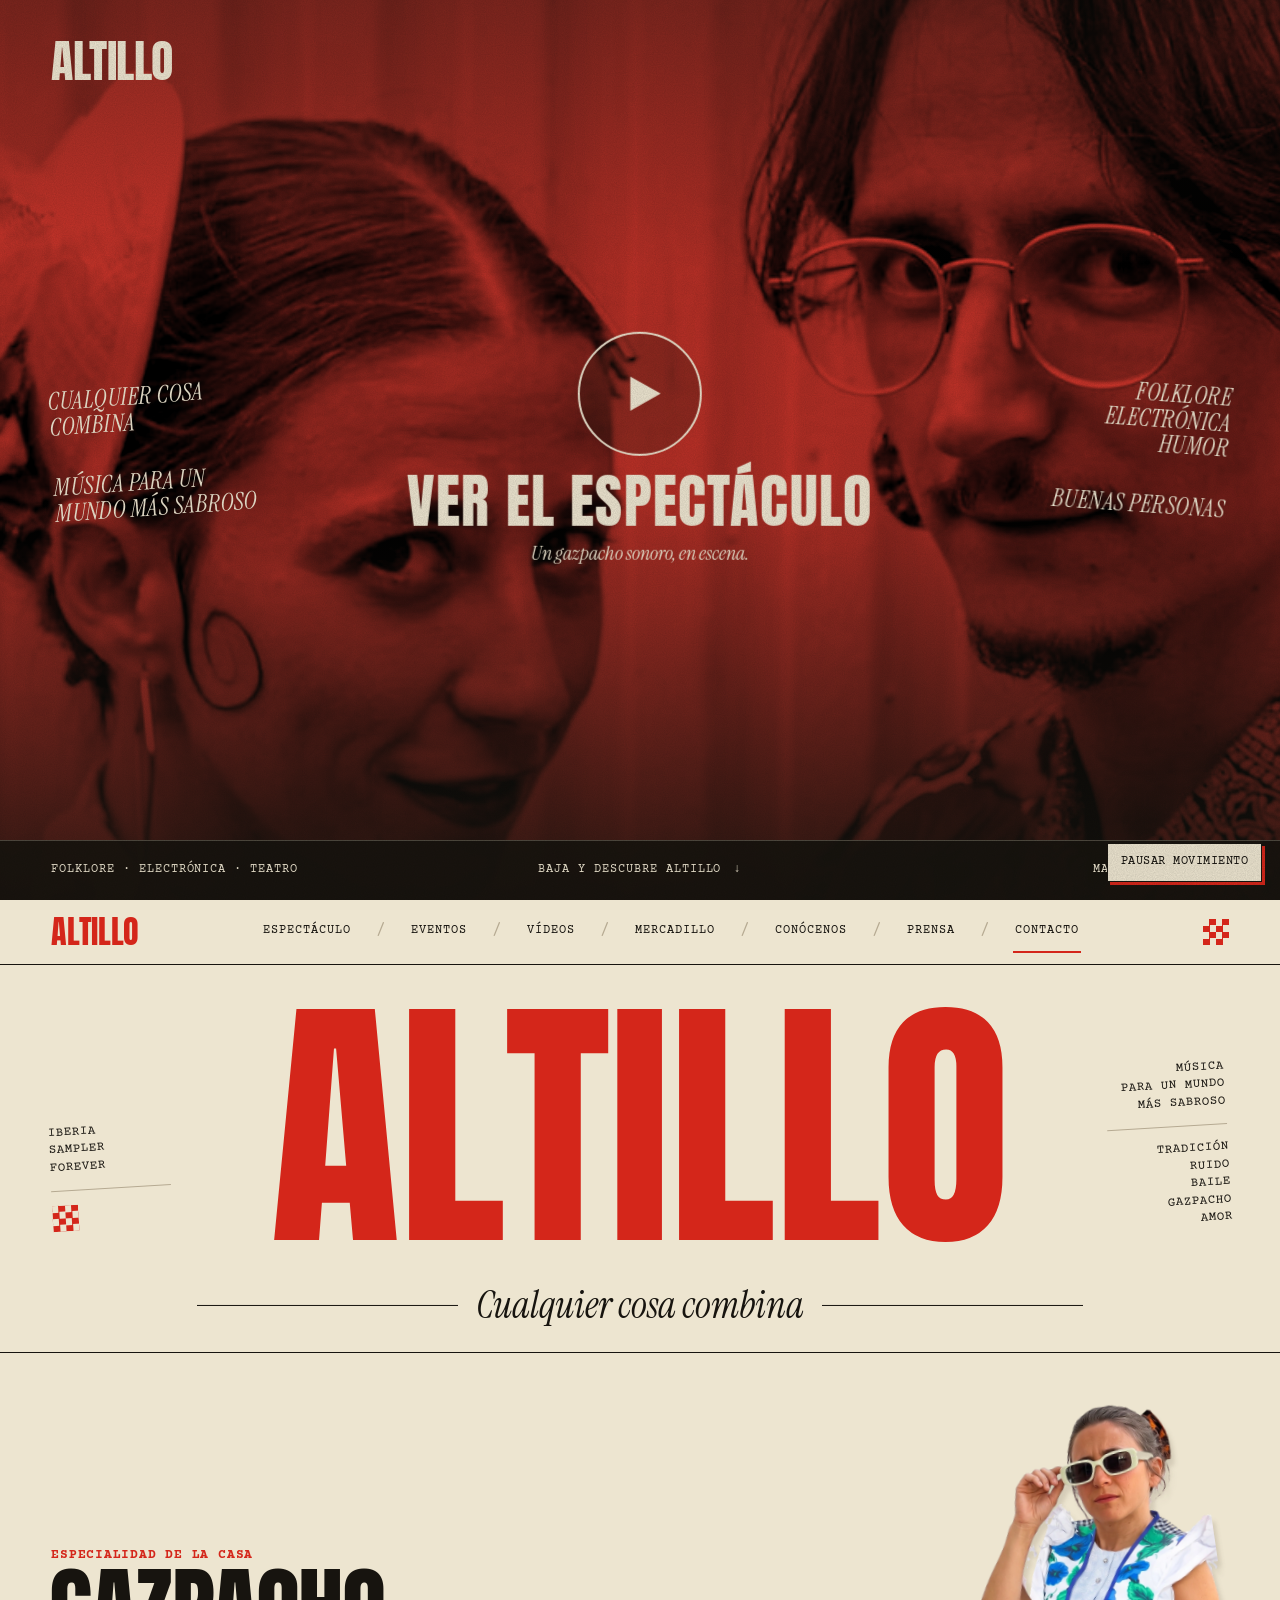
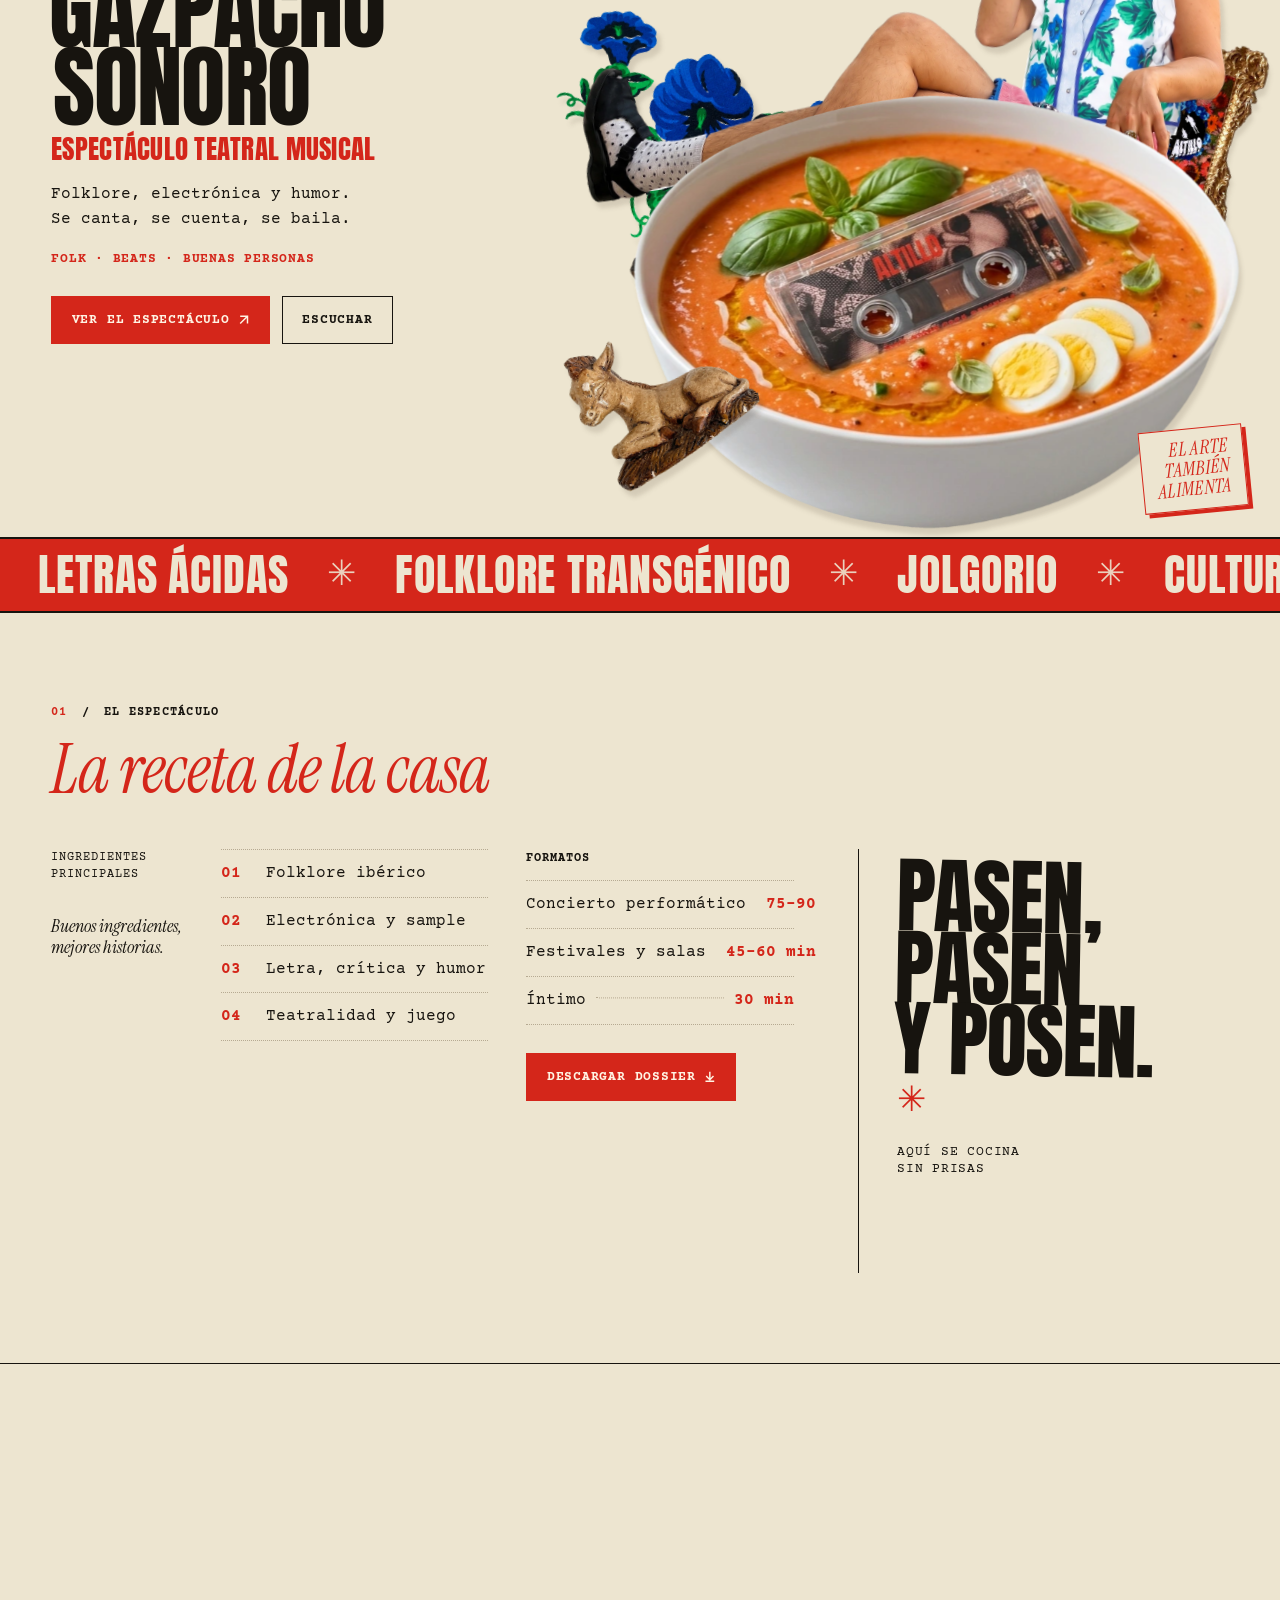
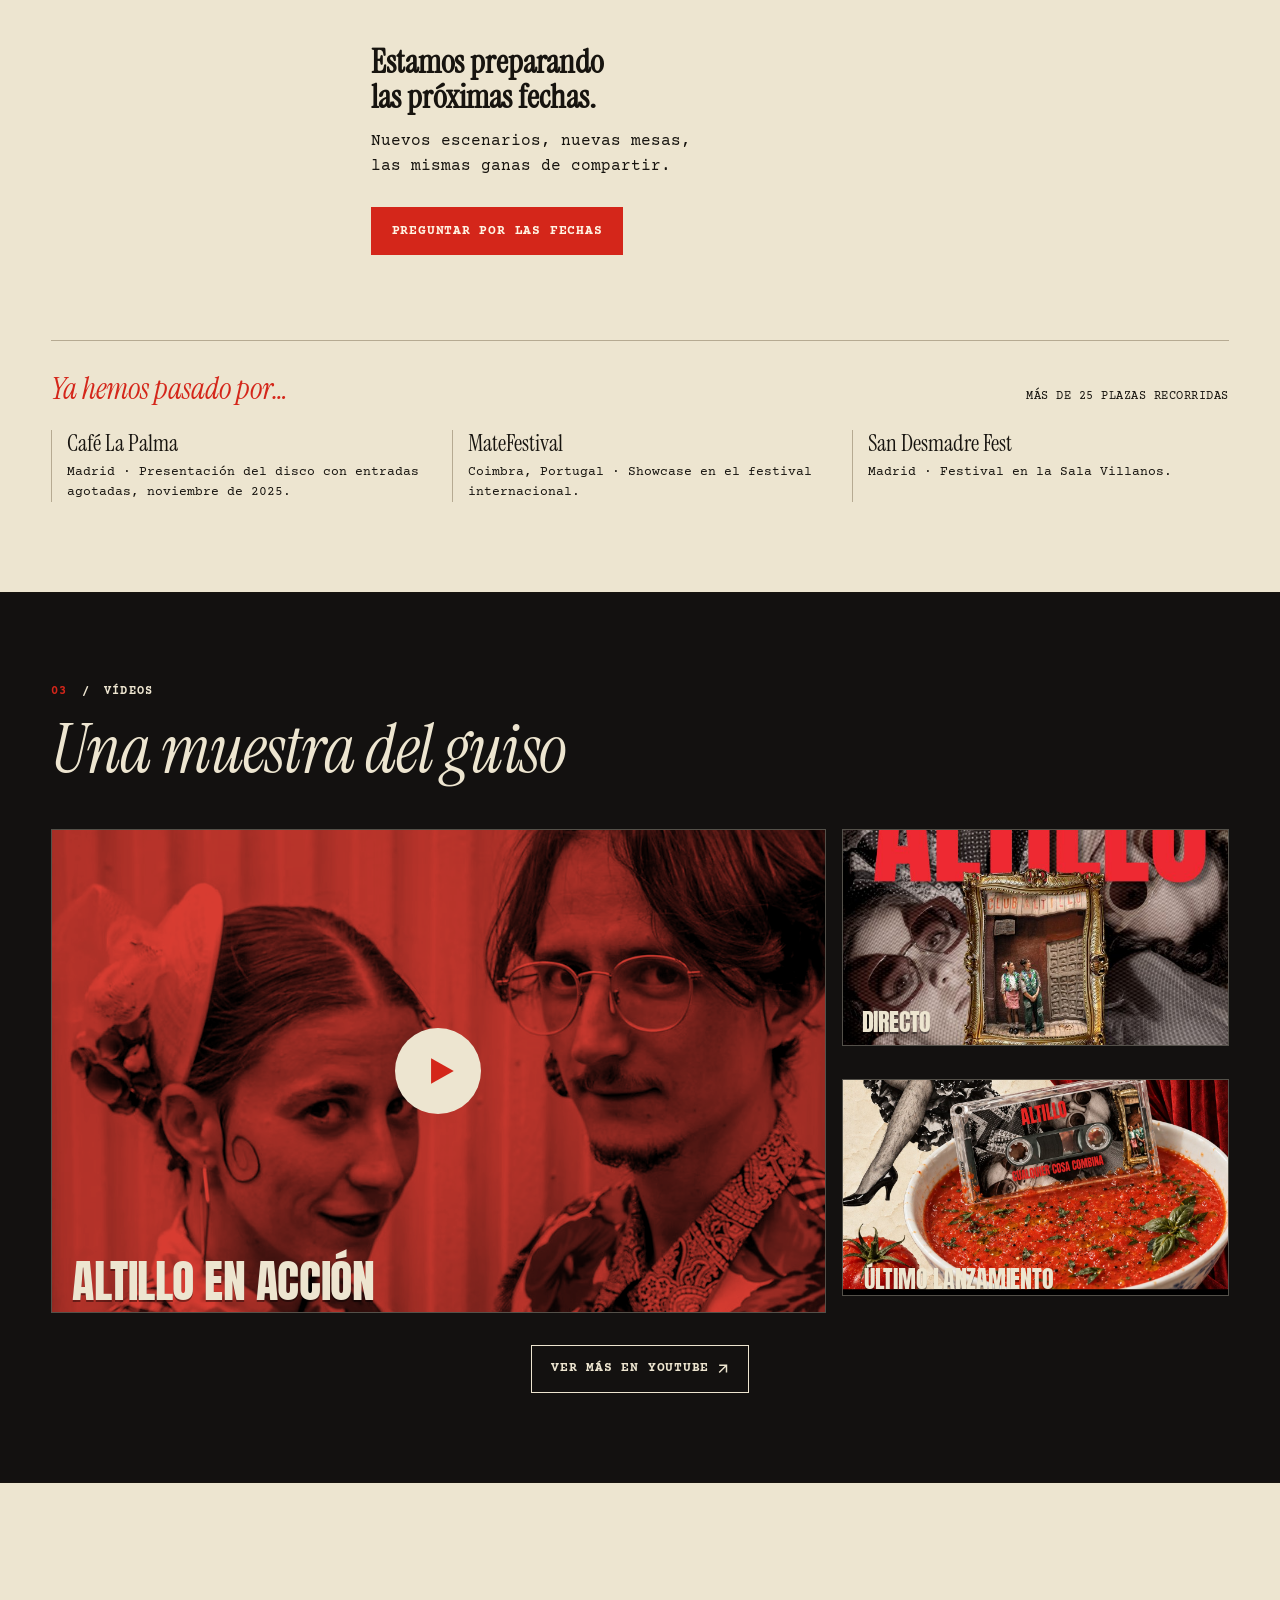
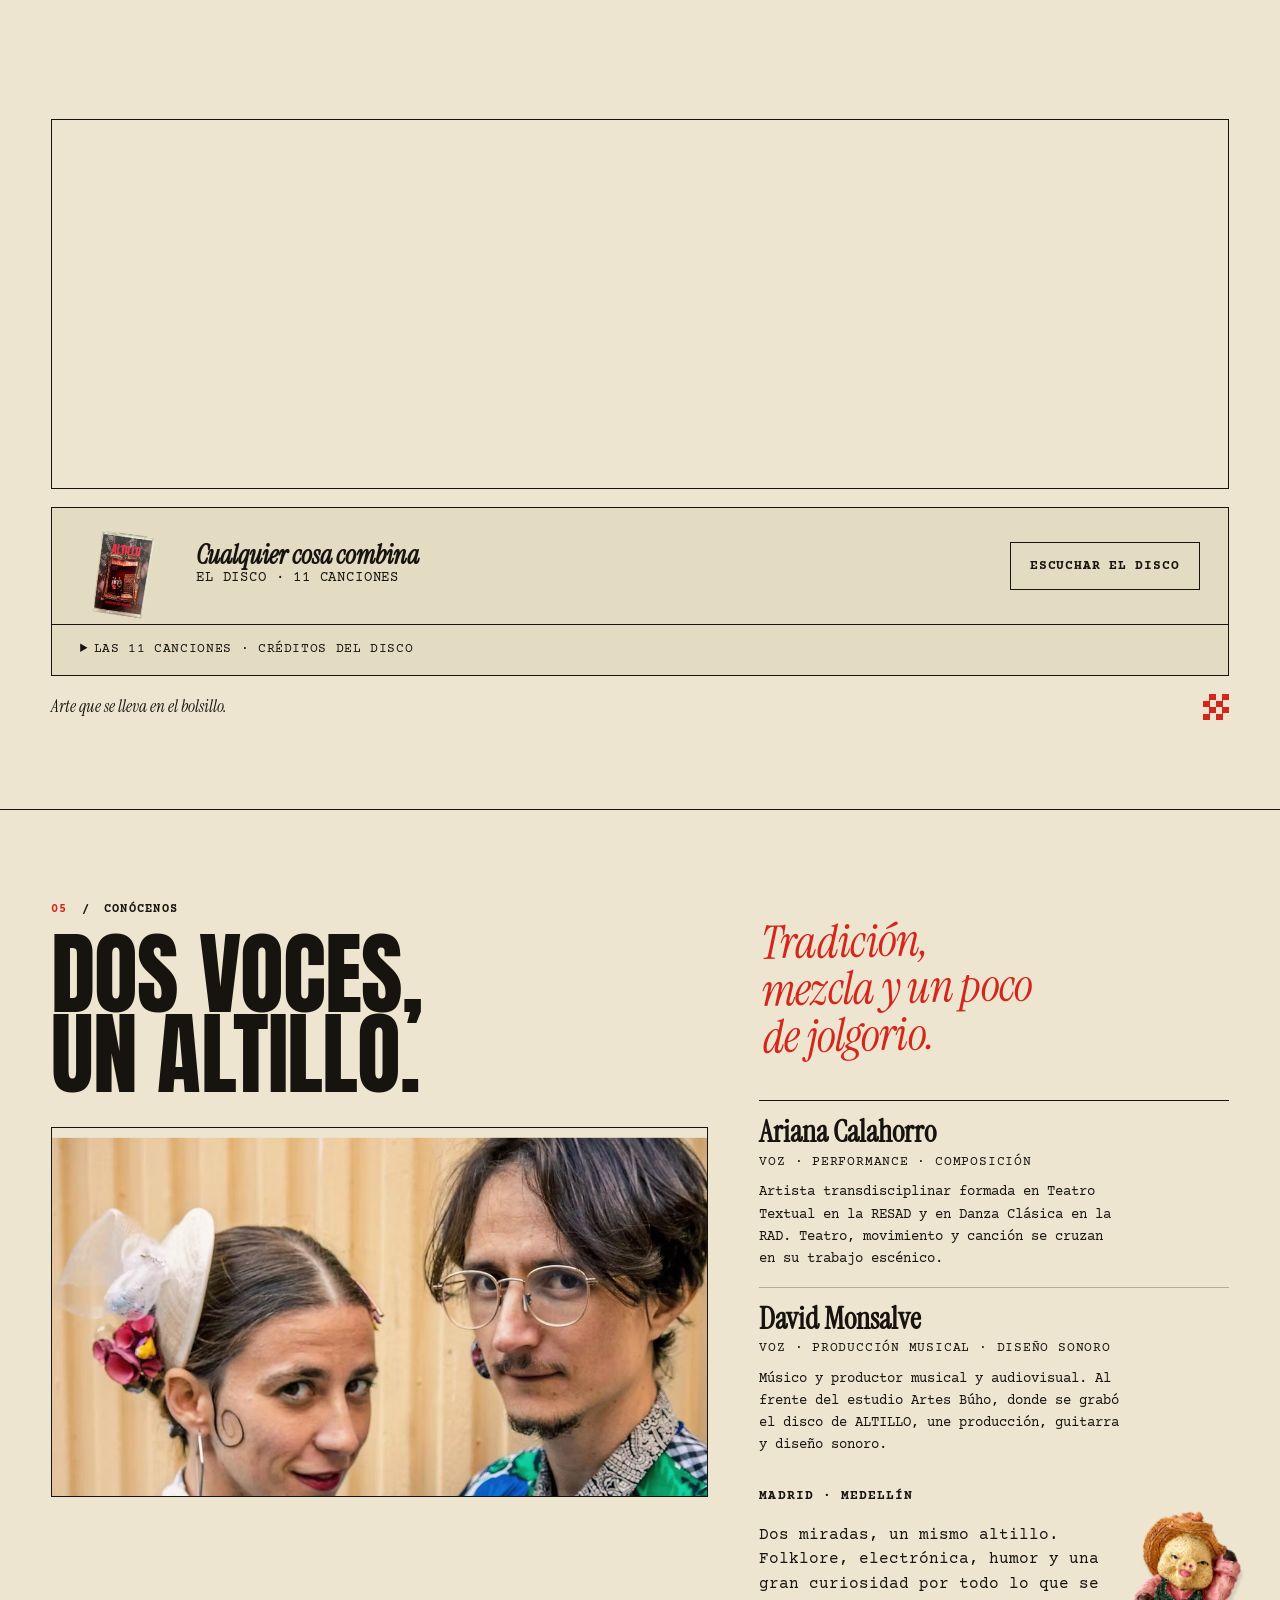
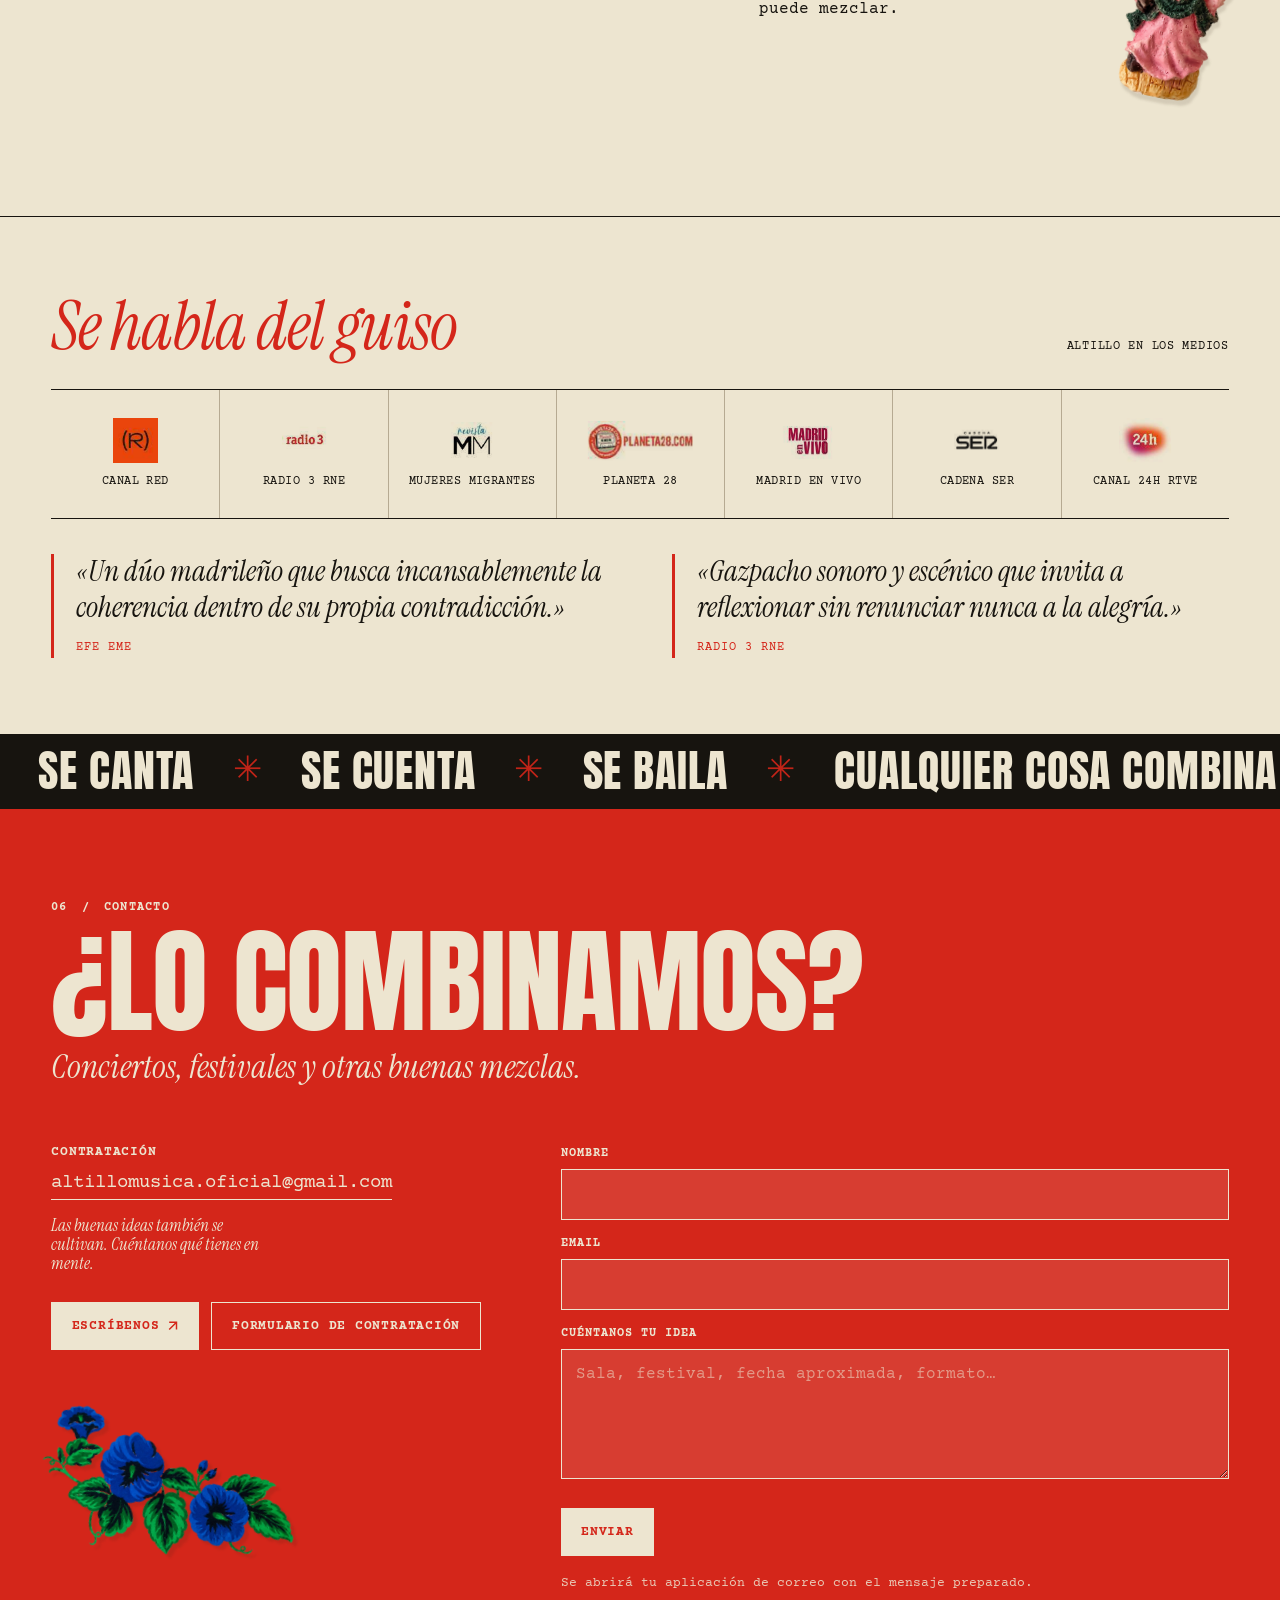
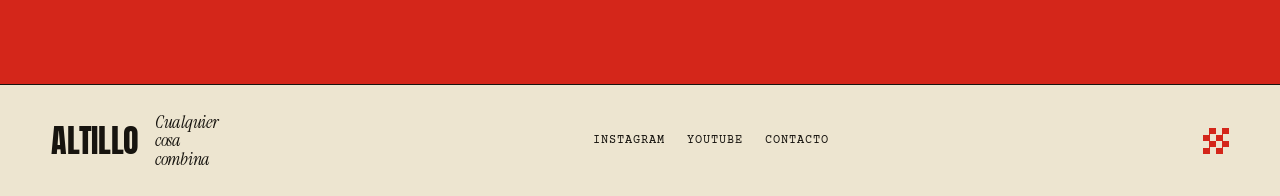
==== index.html @ 144a4db2 "Enlaces reales, vídeos nuevos, precio del cassette y página de pedido manual" ====
<!doctype html>
<html lang="es">
<head>
<meta charset="utf-8">
<meta name="viewport" content="width=device-width,initial-scale=1">
<title>ALTILLO — Gazpacho Sonoro · Cualquier cosa combina</title>
<meta name="description" content="ALTILLO: folklore, electrónica y humor. Gazpacho Sonoro, un espectáculo teatral musical. Se canta, se cuenta, se baila.">
<meta property="og:title" content="ALTILLO — Gazpacho Sonoro">
<meta property="og:description" content="Folklore, electrónica y humor. Un espectáculo teatral musical.">
<meta property="og:image" content="assets/img/gazpacho-sonoro.jpg">
<meta name="theme-color" content="#d4261a">
<link rel="icon" href="data:image/svg+xml,%3Csvg xmlns='http://www.w3.org/2000/svg' viewBox='0 0 32 32'%3E%3Crect width='32' height='32' fill='%23ede5d0'/%3E%3Crect x='4' y='4' width='12' height='12' fill='%23d4261a'/%3E%3Crect x='16' y='16' width='12' height='12' fill='%23d4261a'/%3E%3C/svg%3E">
<link rel="preconnect" href="https://fonts.googleapis.com">
<link rel="preconnect" href="https://fonts.gstatic.com" crossorigin>
<link rel="stylesheet" href="https://fonts.googleapis.com/css2?family=Anton&family=Instrument+Serif:ital@0;1&family=Courier+Prime:ital,wght@0,400;0,700;1,400&display=swap">
<style>
/* ============================================================
   ALTILLO — la carta
   Fuentes: Anton (titulares condensados) · Instrument Serif
   italic (cursiva retro) · Courier Prime (etiquetas de carta).
   Si Google Fonts no carga, entran las Nimbus locales.
   ============================================================ */
@font-face{font-family:"Altillo Display";src:url(assets/fonts/NimbusSansNarrow-Bold.otf) format("opentype");font-weight:700;font-display:swap}
@font-face{font-family:"Altillo Serif";src:url(assets/fonts/NimbusRoman-Italic.otf) format("opentype");font-style:italic;font-display:swap}

:root{
  --crema:#ede5d0;
  --crema-2:#e4dbc3;
  --tomate:#d4261a;
  --tomate-oscuro:#9e1810;
  --tinta:#17140f;
  --linea:#b6aa92;
  --negro:#131110;
  --page:1440px;
  --display:"Anton","Altillo Display",Impact,"Arial Narrow",sans-serif;
  --serif:"Instrument Serif","Altillo Serif",Georgia,"Times New Roman",serif;
  --mono:"Courier Prime","Courier New",Courier,monospace;
}

*{box-sizing:border-box}
html{scroll-behavior:smooth;scroll-padding-top:74px}
@media (prefers-reduced-motion:reduce){html{scroll-behavior:auto}}
body{margin:0;background:var(--crema);color:var(--tinta);font-family:var(--mono);font-size:1rem;line-height:1.55;-webkit-font-smoothing:antialiased}
body:has(dialog[open]){overflow:hidden}
/* grano de papel */
body::before{content:"";position:fixed;inset:0;pointer-events:none;z-index:999;opacity:.16;mix-blend-mode:multiply;
  background-image:url("data:image/svg+xml,%3Csvg xmlns='http://www.w3.org/2000/svg' width='260' height='260'%3E%3Cfilter id='n'%3E%3CfeTurbulence type='fractalNoise' baseFrequency='.9' numOctaves='3' stitchTiles='stitch'/%3E%3CfeColorMatrix values='0 0 0 0 0 0 0 0 0 0 0 0 0 0 0 0 0 0 .9 0'/%3E%3C/filter%3E%3Crect width='100%25' height='100%25' filter='url(%23n)'/%3E%3C/svg%3E")}
a{color:inherit;text-decoration:none}
img{display:block;max-width:100%;height:auto}
button,input,textarea{font:inherit;color:inherit}
button{cursor:pointer;background:none;border:0;padding:0}
h1,h2,h3,p,ul,ol,dl{margin:0}
:where(a,button,input,textarea,summary):focus-visible{outline:3px solid var(--tomate);outline-offset:4px}
.sr-only{position:absolute;width:1px;height:1px;overflow:hidden;clip-path:inset(50%);white-space:nowrap}
.skip{position:fixed;left:12px;top:-120px;z-index:1000;background:var(--tinta);color:var(--crema);padding:12px 18px}
.skip:focus{top:12px}

/* --- tipografía ------------------------------------------------ */
.display{font-family:var(--display);font-weight:400;text-transform:uppercase;line-height:.9;letter-spacing:-.01em}
.script{font-family:var(--serif);font-style:italic;font-weight:400;line-height:1.02;letter-spacing:-.015em}
.label{font-family:var(--mono);font-size:.8125rem;letter-spacing:.06em;text-transform:uppercase;line-height:1.35}
.nota{font-family:var(--serif);font-style:italic;font-size:1.05rem;line-height:1.15}
.rojo{color:var(--tomate)}
.wrap{width:min(var(--page),100%);margin-inline:auto;padding-inline:clamp(18px,4vw,64px)}

/* damero rojo que aparece en la carta */
.damero{width:26px;height:26px;flex:none;background:
  conic-gradient(var(--tomate) 25%,transparent 0 50%,var(--tomate) 0 75%,transparent 0) 0 0/13px 13px}
.damero.crema{background:conic-gradient(var(--crema) 25%,transparent 0 50%,var(--crema) 0 75%,transparent 0) 0 0/13px 13px}

/* botones */
.btn{display:inline-flex;align-items:center;justify-content:center;gap:.6em;min-height:48px;padding:.85em 1.5em;border:1.5px solid var(--tomate);background:var(--tomate);color:#fff4e4;font-family:var(--mono);font-weight:700;font-size:.8125rem;letter-spacing:.06em;text-transform:uppercase;text-align:center;transition:background .15s,color .15s,border-color .15s}
.btn:hover{background:var(--tinta);border-color:var(--tinta);color:var(--crema)}
.btn.contorno{background:transparent;color:var(--tinta);border-color:var(--tinta)}
.btn.contorno:hover{background:var(--tinta);color:var(--crema)}
.btn.claro{background:transparent;color:var(--crema);border-color:var(--crema)}
.btn.claro:hover{background:var(--crema);color:var(--tinta)}
.btn.crema{background:var(--crema);color:var(--tomate);border-color:var(--crema)}
.btn.crema:hover{background:var(--tinta);border-color:var(--tinta);color:var(--crema)}
.btn svg{width:.9em;height:.9em;flex:none}
.acciones{display:flex;flex-wrap:wrap;gap:12px;margin-top:1.75rem}

/* --- 0 · portada de vídeo ------------------------------------- */
.portada{position:relative;height:100svh;min-height:520px;max-height:1000px;background:var(--tinta);color:var(--crema);overflow:hidden;isolation:isolate}
.portada-poster{position:absolute;inset:0;z-index:0}
.portada-poster img{width:100%;height:100%;object-fit:cover;object-position:50% 35%;filter:grayscale(1) contrast(1.15) brightness(.95)}
.portada-poster::after{content:"";position:absolute;inset:0;background:var(--tomate);mix-blend-mode:multiply;opacity:.92}
.portada-poster::before{content:"";position:absolute;inset:0;z-index:1;background:linear-gradient(180deg,rgba(23,20,15,.35),transparent 30%,transparent 55%,rgba(23,20,15,.85))}
.portada-marco{position:absolute;inset:0;z-index:2;display:grid;grid-template-columns:1fr auto 1fr;align-items:center;padding:clamp(20px,4vw,56px)}
.portada-lado{display:flex;flex-direction:column;gap:2.2rem;font-family:var(--serif);font-style:italic;font-size:clamp(1.15rem,1.9vw,1.7rem);line-height:1.05;text-transform:uppercase;letter-spacing:.02em;max-width:220px}
.portada-lado.derecha{justify-self:end;text-align:right;transform:rotate(4deg)}
.portada-lado.izquierda{transform:rotate(-4deg)}
.portada-lado > *{display:block}
.portada-logo{position:absolute;top:clamp(18px,3vw,40px);left:clamp(18px,4vw,56px);z-index:3;font-size:clamp(2rem,3.6vw,3.2rem);line-height:1}
.portada-centro{text-align:center;padding-inline:20px}
.play{width:clamp(88px,10vw,124px);aspect-ratio:1;border-radius:50%;border:2px solid var(--crema);background:rgba(23,20,15,.25);backdrop-filter:blur(4px);display:grid;place-items:center;margin:0 auto 1.2rem;transition:transform .2s,background .2s}
.play svg{width:38%;height:38%;margin-left:6%;fill:var(--crema)}
.play:hover{transform:scale(1.06);background:var(--tinta)}
.portada-titulo{font-size:clamp(1.9rem,4.6vw,4.4rem);letter-spacing:.02em}
.portada-sub{margin-top:.6rem;font-family:var(--serif);font-style:italic;font-size:clamp(1.1rem,1.6vw,1.45rem)}
.portada-video{position:absolute;inset:0;z-index:5;background:#000;display:none}
.portada.reproduciendo .portada-video{display:block}
.portada.reproduciendo .portada-poster,.portada.reproduciendo .portada-marco,.portada.reproduciendo .portada-logo{display:none}
.portada-video iframe{width:100%;height:100%;border:0}
.portada-pie{position:absolute;left:0;right:0;bottom:0;z-index:6;display:grid;grid-template-columns:1fr auto 1fr;align-items:center;gap:20px;padding:14px clamp(18px,4vw,56px);background:rgba(23,20,15,.92);color:var(--crema);font-size:.75rem;letter-spacing:.08em;text-transform:uppercase;border-top:1px solid rgba(237,229,208,.25)}
.portada-pie .baja{justify-self:center;display:inline-flex;align-items:center;gap:12px;padding:6px 0}
.portada-pie .baja span{display:inline-block;animation:baja 1.8s ease-in-out infinite}
@keyframes baja{0%,100%{transform:translateY(0)}50%{transform:translateY(5px)}}
.portada-pie .lado-b{justify-self:end}
@media (prefers-reduced-motion:reduce){.portada-pie .baja span{animation:none}}

/* --- navegación ------------------------------------------------- */
.nav{position:sticky;top:0;z-index:50;background:var(--crema);border-bottom:1.5px solid var(--tinta);box-shadow:0 1px 0 var(--crema)}
.nav-in{display:flex;align-items:center;justify-content:space-between;gap:18px;min-height:64px;width:min(var(--page),100%);margin:auto;padding-inline:clamp(18px,4vw,64px)}
.nav-logo{font-size:2rem;color:var(--tomate);line-height:1}
.nav-links{display:flex;flex-wrap:wrap;justify-content:center;gap:0 clamp(10px,1.8vw,24px);margin:0;padding:0;list-style:none}
.nav-links a{display:inline-block;padding:10px 2px;font-size:.78rem;letter-spacing:.08em;text-transform:uppercase;border-bottom:2px solid transparent}
.nav-links a:hover{color:var(--tomate)}
.nav-links a.activo{border-bottom-color:var(--tomate)}
.nav-links li+li::before{content:"/";margin-right:clamp(10px,1.8vw,24px);color:var(--linea)}
.menu-toggle{display:none;font-family:var(--mono);font-weight:700;font-size:.8rem;letter-spacing:.08em;text-transform:uppercase;padding:10px 0}

/* --- cabecera ALTILLO ------------------------------------------- */
.cabecera{padding-block:clamp(28px,4vw,52px) clamp(20px,3vw,40px);display:grid;grid-template-columns:minmax(120px,1fr) minmax(0,8fr) minmax(120px,1fr);gap:clamp(12px,2vw,32px);align-items:end}
.cabecera h1{font-size:clamp(5.2rem,21vw,20rem);line-height:.82;color:var(--tomate);text-align:center;letter-spacing:-.005em;white-space:nowrap;display:flex;justify-content:center}
.cabecera-lema{display:flex;align-items:center;gap:18px;margin-top:clamp(10px,1.4vw,22px);font-family:var(--serif);font-style:italic;font-size:clamp(1.5rem,3vw,2.9rem);white-space:nowrap}
.cabecera-lema::before,.cabecera-lema::after{content:"";flex:1;height:1.5px;background:var(--tinta)}
.cab-lado{font-size:.78rem;letter-spacing:.08em;text-transform:uppercase;line-height:1.4;display:flex;flex-direction:column;gap:14px;padding-bottom:clamp(16px,2vw,32px)}
.cab-lado.der{text-align:right;align-items:flex-end}
.cab-lado hr{width:100%;border:0;border-top:1px solid var(--linea);margin:0}

/* --- especialidad: Gazpacho Sonoro ------------------------------ */
.gazpacho{border-top:1.5px solid var(--tinta);border-bottom:1.5px solid var(--tinta)}
.gazpacho-in{display:grid;grid-template-columns:minmax(0,5fr) minmax(0,7fr);width:min(var(--page),100%);margin:auto;align-items:center}
.gazpacho-arte{align-self:center}
.gazpacho-copia{padding:clamp(32px,5vw,72px) clamp(18px,4vw,64px) clamp(32px,5vw,72px)}
.gazpacho h2{font-size:clamp(3.2rem,7.1vw,7.6rem);line-height:.86;margin:.35rem 0 .6rem;position:relative;z-index:2}
.gazpacho h2 span{display:block}
.gazpacho .subt{color:var(--tomate);font-size:clamp(1.3rem,2.1vw,2.1rem);letter-spacing:.01em;line-height:1}
.gazpacho .desc{margin-top:1.2rem;max-width:34ch;font-size:1rem}
.gazpacho .ingr{margin-top:1.2rem;color:var(--tomate);font-weight:700}
.gazpacho-arte{position:relative;align-self:stretch;overflow:hidden;background:#efe7d6;display:flex}
.gazpacho-arte img{width:100%;height:100%;object-fit:contain;object-position:50% 50%}
.gazpacho-arte .sello{position:absolute;right:clamp(14px,3vw,36px);bottom:clamp(14px,3vw,36px);font-family:var(--serif);font-style:italic;font-size:1.25rem;line-height:1.05;color:var(--tomate);text-transform:uppercase;letter-spacing:.02em;text-align:right;transform:rotate(-6deg);background:var(--crema);padding:10px 14px;border:1.5px solid var(--tomate);box-shadow:4px 4px 0 var(--tomate)}

/* cinta */
.cinta{position:relative;left:50%;width:100vw;margin-left:-50vw;background:var(--tomate);color:var(--crema);border-block:1.5px solid var(--tinta);overflow:hidden;padding:14px 0;font-family:var(--display);font-size:clamp(1.5rem,3.4vw,3rem);letter-spacing:.02em;line-height:1;text-transform:uppercase}
.cinta-pista{display:flex;width:max-content;animation:cinta 30s linear infinite;will-change:transform}
.cinta:hover .cinta-pista{animation-play-state:paused}
.cinta-grupo{display:flex;align-items:center}
.cinta span{padding:0 clamp(20px,3vw,44px);white-space:nowrap}
.cinta i{font-style:normal;font-family:var(--serif);font-size:.8em;opacity:.9}
.cinta.contraria{background:var(--tinta);color:var(--crema)}
.cinta.contraria .cinta-pista{animation-name:cinta-inv;animation-duration:36s}
.cinta.contraria i{color:var(--tomate)}
@keyframes cinta{from{transform:translateX(0)}to{transform:translateX(-50%)}}
@keyframes cinta-inv{from{transform:translateX(-50%)}to{transform:translateX(0)}}
@media (prefers-reduced-motion:reduce){.cinta-pista{animation:none;flex-wrap:wrap;width:100%;justify-content:center}.cinta-grupo+.cinta-grupo{display:none}}

/* --- plato (sección de la carta) -------------------------------- */
.plato{padding-block:clamp(48px,7vw,104px);border-top:1.5px solid var(--tinta)}
.plato:first-of-type{border-top:0}
.plato-cab{display:flex;align-items:baseline;gap:14px;font-size:.78rem;letter-spacing:.1em;text-transform:uppercase;font-weight:700;margin-bottom:.9rem}
.plato-cab .num{color:var(--tomate)}
.plato h2.script{font-size:clamp(2.6rem,5.2vw,4.6rem);color:var(--tomate);margin-bottom:clamp(24px,3.5vw,48px)}
.plato h2.display{font-size:clamp(3rem,7vw,7rem)}

/* 01 espectáculo */
.receta{display:grid;grid-template-columns:minmax(0,8fr) minmax(0,4fr);gap:clamp(28px,5vw,80px);align-items:start}
.carta{display:grid;grid-template-columns:auto 1fr 1fr;gap:clamp(20px,3vw,48px);align-items:start}
.carta .col-etiqueta{font-size:.78rem;letter-spacing:.08em;text-transform:uppercase;line-height:1.4;max-width:150px;display:flex;flex-direction:column;gap:2rem}
.carta .col-etiqueta .nota{text-transform:none;letter-spacing:0;font-size:1.15rem;color:var(--tinta)}
.lista-carta{list-style:none;counter-reset:plato;padding:0}
.lista-carta li{display:grid;grid-template-columns:2.2em 1fr;gap:10px;padding:11px 0;border-bottom:1px dotted var(--linea);counter-increment:plato}
.lista-carta li::before{content:"0" counter(plato);font-weight:700;color:var(--tomate)}
.lista-carta li:first-child{border-top:1px dotted var(--linea)}
.col-titulo{font-size:.78rem;letter-spacing:.08em;text-transform:uppercase;font-weight:700;margin-bottom:12px}
.formatos{padding:0}
.formatos div{display:flex;align-items:baseline;gap:10px;padding:11px 0;border-bottom:1px dotted var(--linea)}
.formatos div:first-of-type{border-top:1px dotted var(--linea)}
.formatos dt{flex:none}
.formatos .puntos{flex:1;border-bottom:1.5px dotted var(--linea);transform:translateY(-.35em)}
.formatos dd{margin:0;flex:none;color:var(--tomate);font-weight:700}
.receta-lateral{border-left:1.5px solid var(--tinta);padding-left:clamp(20px,3vw,44px);display:flex;flex-direction:column;gap:1.4rem;align-items:flex-start}
.receta-lateral .grito{font-size:clamp(3.4rem,6.5vw,6.6rem);line-height:.86}
.receta-lateral .aster{color:var(--tomate);font-size:2.2rem;line-height:1}
.receta-lateral .label{max-width:180px}

/* 02 eventos */
.eventos{display:grid;grid-template-columns:minmax(220px,3fr) minmax(0,5fr) minmax(0,4fr);gap:clamp(24px,4vw,64px);align-items:center}
.calendario{position:relative;background:#f4eedd;border:1.5px solid var(--tinta);box-shadow:6px 6px 0 var(--tomate);transform:rotate(-2deg);padding:0 0 24px}
.calendario .cabeza{background:var(--tomate);color:var(--crema);text-align:center;padding:14px 10px 10px;font-size:2.4rem;line-height:1}
.calendario .agujero{width:12px;height:12px;border-radius:50%;background:var(--tinta);position:absolute;top:-6px}
.calendario .agujero.a{left:22%}.calendario .agujero.b{right:22%}
.calendario .fecha{font-family:var(--display);font-size:5rem;text-align:center;line-height:1;padding:18px 0 4px}
.calendario .fecha small{display:block;font-family:var(--serif);font-style:italic;font-size:1.5rem;text-transform:none;letter-spacing:0}
.eventos h3{font-family:var(--serif);font-size:clamp(1.6rem,2.6vw,2.4rem);line-height:1.05;margin-bottom:.9rem}
.eventos .llamada{border:1.5px solid var(--tinta);padding:clamp(22px,3vw,36px);background:var(--crema-2)}
.eventos .llamada h3{font-style:italic;color:var(--tomate)}
.eventos .llamada p{margin-bottom:1.2rem;max-width:32ch}

/* 03 vídeos */
.oscuro{background:var(--negro);color:var(--crema);border-top:1.5px solid var(--tinta)}
.oscuro .plato-cab .num,.oscuro h2.script{color:var(--crema)}
.oscuro .plato-cab .num{color:var(--tomate)}
.videos{display:grid;grid-template-columns:minmax(0,2fr) minmax(0,1fr);grid-template-rows:1fr 1fr;gap:16px}
.tarjeta-video{position:relative;display:block;width:100%;overflow:hidden;background:#000;border:1.5px solid rgba(237,229,208,.35);text-align:left;color:var(--crema)}
.tarjeta-video img{width:100%;height:100%;object-fit:cover;transition:transform .5s ease}
.tarjeta-video:hover img{transform:scale(1.03)}
.tarjeta-video.principal{grid-row:1/3;aspect-ratio:16/10}
.tarjeta-video.principal img{filter:grayscale(1) contrast(1.1)}
.tarjeta-video.principal::before{content:"";position:absolute;inset:0;z-index:1;background:var(--tomate);mix-blend-mode:multiply;opacity:.9;pointer-events:none}
.tarjeta-video .titulo,.tarjeta-video .play-mini{z-index:2}
.tarjeta-video .titulo{position:absolute;left:18px;right:18px;bottom:16px;font-size:clamp(1.6rem,3.6vw,3.8rem);line-height:.9;text-shadow:0 2px 0 rgba(0,0,0,.4)}
.tarjeta-video:not(.principal){aspect-ratio:16/9}
.tarjeta-video:not(.principal) .titulo{font-size:clamp(1.3rem,1.9vw,2rem)}
.tarjeta-video .play-mini{position:absolute;inset:0;display:grid;place-items:center;pointer-events:none}
.tarjeta-video .play-mini span{width:86px;aspect-ratio:1;border-radius:50%;background:var(--crema);display:grid;place-items:center}
.tarjeta-video .play-mini svg{width:34px;fill:var(--tomate);margin-left:5px}
.videos-pie{margin-top:32px;text-align:center}

/* 04 mercadillo */
.mercadillo{display:grid;grid-template-columns:1fr 1fr;gap:0;border:1.5px solid var(--tinta)}
.producto{display:grid;grid-template-columns:minmax(0,1.2fr) minmax(0,1fr);gap:clamp(16px,2.5vw,32px);padding:clamp(20px,3vw,36px);align-items:center}
.producto+.producto{border-left:1.5px solid var(--tinta)}
.producto figure{margin:0;overflow:hidden;background:var(--crema-2)}
.producto figure img{width:100%;aspect-ratio:1;object-fit:cover}
.producto h3{font-family:var(--serif);font-style:italic;font-size:clamp(1.7rem,2.4vw,2.3rem);line-height:1;margin-bottom:.7rem}
.producto p{font-size:.92rem;margin-bottom:.8rem}
.producto .precio{font-family:var(--display);font-size:1.9rem;color:var(--tomate);margin-bottom:1.1rem;letter-spacing:0}
.producto .precio s{color:var(--linea);font-size:.7em}
.producto .precio strong{font-weight:400}
.producto figure img{transition:transform .5s ease}
.producto:hover figure img{transform:scale(1.04) rotate(-.6deg)}
.disco-linea{display:flex;align-items:center;gap:clamp(16px,2.5vw,32px);margin-top:18px;padding:16px clamp(18px,2.5vw,28px);border:1.5px solid var(--tinta);background:var(--crema-2)}
.disco-linea img{width:84px;height:84px;object-fit:cover;flex:none;border:1px solid var(--tinta)}
.disco-linea h3{font-family:var(--serif);font-style:italic;font-size:1.6rem;line-height:1}
.disco-linea p{font-size:.85rem;letter-spacing:.06em;text-transform:uppercase}
.disco-linea > div{flex:1;min-width:0}
.producto .disco-portada img{aspect-ratio:1;object-fit:contain}
.mercadillo-nota{margin-top:18px;display:flex;justify-content:space-between;gap:20px;flex-wrap:wrap;align-items:center}

/* 05 conócenos */
.nosotros{display:grid;grid-template-columns:minmax(0,7fr) minmax(0,5fr);gap:clamp(28px,4vw,64px);align-items:start}
.nosotros figure{margin:clamp(20px,2.5vw,36px) 0 0;border:1.5px solid var(--tinta);overflow:hidden}
.nosotros figure img{width:100%;aspect-ratio:16/9;object-fit:cover;object-position:50% 30%}
.nosotros .script.lead{font-size:clamp(2rem,3.6vw,3.4rem);color:var(--tomate);margin-bottom:1.6rem}
.persona{border-top:1.5px solid var(--tinta);padding:16px 0}
.persona+.persona{border-top:1px solid var(--linea)}
.persona h3{font-family:var(--serif);font-size:1.9rem;line-height:1;margin-bottom:6px}
.nosotros .origen{margin-top:14px;font-weight:700;letter-spacing:.08em;text-transform:uppercase;font-size:.8rem}
.nosotros .bio{margin-top:1rem;max-width:40ch}

/* 06 contacto */
.contacto{background:var(--tomate);color:var(--crema);border-top:1.5px solid var(--tinta)}
.contacto .plato-cab .num{color:var(--crema)}
.contacto h2.display{font-size:clamp(3.2rem,9vw,9rem);line-height:.86}
.contacto .lema{font-family:var(--serif);font-style:italic;font-size:clamp(1.5rem,2.6vw,2.5rem);margin:.6rem 0 clamp(28px,4vw,56px)}
.contacto-grid{display:grid;grid-template-columns:minmax(0,4fr) minmax(0,6fr);gap:clamp(28px,5vw,80px);align-items:start}
.contacto .email{display:inline-block;font-size:clamp(1rem,1.5vw,1.3rem);border-bottom:1.5px solid var(--crema);margin:.5rem 0 1rem;word-break:break-all}
.contacto .email:hover{color:var(--tinta);border-color:var(--tinta)}
.formulario{display:grid;gap:14px}
.formulario label{font-size:.78rem;letter-spacing:.08em;text-transform:uppercase;font-weight:700;display:block;margin-bottom:6px}
.formulario input,.formulario textarea{width:100%;background:rgba(237,229,208,.12);border:1.5px solid var(--crema);padding:12px 14px;color:var(--crema);font-family:var(--mono)}
.formulario input::placeholder,.formulario textarea::placeholder{color:rgba(237,229,208,.55)}
.formulario textarea{min-height:130px;resize:vertical}
.formulario .nota-form{font-size:.8rem;opacity:.85;margin-top:4px}
.contacto .nota{color:var(--crema);max-width:26ch}

/* pie */
.pie{background:var(--crema);border-top:1.5px solid var(--tinta);padding:28px 0}
.pie-in{display:flex;align-items:center;justify-content:space-between;gap:20px;flex-wrap:wrap;width:min(var(--page),100%);margin:auto;padding-inline:clamp(18px,4vw,64px)}
.pie .marca{display:flex;align-items:center;gap:16px}
.pie .marca .display{font-size:2rem;line-height:1}
.pie .marca .script{font-size:1.1rem;max-width:8ch;line-height:1.05}
.pie ul{display:flex;gap:22px;list-style:none;margin:0;padding:0;font-size:.78rem;letter-spacing:.08em;text-transform:uppercase}
.pie ul a:hover,.pie ul button:hover{color:var(--tomate)}
.pie ul button{font-family:var(--mono);letter-spacing:.08em;text-transform:uppercase;font-size:.78rem}

/* diálogos */
dialog{border:1.5px solid var(--tinta);background:var(--crema);color:var(--tinta);padding:0;max-width:min(920px,92vw);width:100%;box-shadow:10px 10px 0 var(--tomate)}
dialog::backdrop{background:rgba(23,20,15,.82)}
dialog .cerrar{position:absolute;top:10px;right:12px;font-family:var(--mono);font-weight:700;font-size:.8rem;letter-spacing:.08em;text-transform:uppercase;padding:8px 10px;background:var(--crema);border:1.5px solid var(--tinta);z-index:2}
dialog .cerrar:hover{background:var(--tinta);color:var(--crema)}
dialog .cuerpo{padding:clamp(24px,4vw,44px)}
dialog h2{font-family:var(--serif);font-style:italic;font-size:2.2rem;color:var(--tomate);margin-bottom:.8rem;padding-right:80px}
dialog p{margin-bottom:1.4rem;max-width:48ch}
#dialogo-video{background:#000;max-width:min(1100px,94vw)}
#dialogo-video .ratio{aspect-ratio:16/9;width:100%}
#dialogo-video iframe{width:100%;height:100%;border:0;display:block}
#dialogo-cassette img{width:100%;aspect-ratio:2/1;object-fit:cover}


.lista-carta li,.formatos div{transition:background .2s,padding-left .2s}
.lista-carta li:hover,.formatos div:hover{background:var(--crema-2);padding-left:8px}
.nav-logo{transition:transform .3s cubic-bezier(.2,.8,.3,1)}
.nav-logo:hover{transform:skewX(-6deg)}

/* --- móvil / tablet --------------------------------------------- */
@media (max-width:1024px){
  .receta{grid-template-columns:1fr}
  .receta-lateral{border-left:0;border-top:1.5px solid var(--tinta);padding:24px 0 0}
  .eventos{grid-template-columns:minmax(200px,1fr) 1.4fr}
  .eventos .llamada{grid-column:1/-1}
  .nosotros{grid-template-columns:1fr}
}
@media (max-width:860px){
  .menu-toggle{display:inline-flex;align-items:center;gap:10px}
  .nav-in{flex-wrap:wrap}
  .nav-links{display:none;width:100%;flex-direction:column;gap:0;padding:6px 0 14px;border-top:1px solid var(--linea)}
  .nav-links.abierto{display:flex}
  .nav-links li+li::before{content:none}
  .nav-links a{display:block;padding:12px 0;font-size:.95rem;border-bottom:1px dotted var(--linea)}
  .nav .damero{display:none}
  .portada{height:auto;min-height:0;max-height:none;display:flex;flex-direction:column;background:var(--tomate)}
  .portada-logo{position:relative;top:auto;left:auto;padding:16px 18px 10px;color:var(--crema)}
  .portada-poster{position:relative;aspect-ratio:1203/701;width:100%}
  .portada-poster img{object-fit:cover;object-position:50% 50%}
  .portada-poster::before{background:linear-gradient(180deg,transparent 70%,rgba(158,24,16,.85))}
  .portada-marco{position:relative;inset:auto;grid-template-columns:1fr;padding:22px 18px 36px;background:var(--tomate)}
  .portada-lado{display:none}
  .play{width:76px;margin-bottom:.9rem;background:rgba(23,20,15,.35)}
  .portada.reproduciendo .portada-video{position:relative;aspect-ratio:16/9;width:100%}
  .portada.reproduciendo .portada-marco{display:grid;padding:16px 18px 24px}
  .portada.reproduciendo .portada-centro{display:none}
  .portada-pie{position:relative;bottom:auto}
  .portada-pie{grid-template-columns:1fr;text-align:center;gap:6px}
  .portada-pie .lado-a,.portada-pie .lado-b{display:none}
  .portada-pie .baja{justify-self:center}
  .cabecera{grid-template-columns:1fr;gap:10px}
  .cab-lado{flex-direction:row;justify-content:space-between;padding-bottom:0}
  .cab-lado.der{order:3;text-align:left;align-items:flex-start}
  .cab-lado hr{display:none}
  .cabecera h1{font-size:clamp(5rem,26vw,11rem)}
  .cabecera-lema{white-space:normal;font-size:clamp(1.4rem,6vw,2.2rem)}
  .gazpacho-in{grid-template-columns:1fr}
  .gazpacho-arte{order:-1}
  .gazpacho-arte img{height:auto;object-fit:contain}
  .gazpacho h2{font-size:clamp(3.4rem,15vw,7rem)}
  .carta{grid-template-columns:1fr}
  .carta .col-etiqueta{max-width:none;flex-direction:row;flex-wrap:wrap;gap:1rem 2rem}
  .videos{grid-template-columns:1fr;grid-template-rows:auto}
  .tarjeta-video.principal{grid-row:auto;aspect-ratio:16/10}
  .mercadillo{grid-template-columns:1fr}
  .producto+.producto{border-left:0;border-top:1.5px solid var(--tinta)}
  .contacto-grid{grid-template-columns:1fr}
}
@media (max-width:560px){
  .eventos{grid-template-columns:1fr}
  .calendario{max-width:280px;margin:12px auto 24px}
  .producto{grid-template-columns:1fr}
  .producto figure img{aspect-ratio:4/3}
  .disco-linea{flex-wrap:wrap}
  .disco-linea .btn{width:100%}
  .gazpacho-arte .sello{font-size:1rem}
  .receta-lateral .grito{font-size:clamp(3rem,15vw,5rem)}
  .nosotros figure img{aspect-ratio:4/3;object-position:50% 25%}
  .pie-in{flex-direction:column;align-items:flex-start}
}
/* ALTILLO · collage en movimiento. La composición original sigue intacta. */
html{overflow-x:clip}
[data-anim]{opacity:1;transform:none;clip-path:none}
.cabecera h1 .letra{display:inline-block}
.nav::after{content:"";position:absolute;bottom:-2px;left:0;width:100%;height:3px;background:var(--tomate);transform:scaleX(var(--lectura,0));transform-origin:left;pointer-events:none}
@media all{
  .motion-on [data-motion-layer]{translate:var(--mx,0px) var(--my,0px);rotate:var(--mr,0deg);scale:var(--ms,1)}
  .motion-on [data-anim]{transition:opacity .9s ease,transform 1.15s cubic-bezier(.16,1,.3,1),clip-path 1.2s cubic-bezier(.16,1,.3,1);transition-delay:var(--delay,0ms)}
  .motion-on [data-anim]:not(.visible){opacity:0;transform:translate3d(0,44px,0) rotate(1.5deg)}
  .motion-on [data-anim="corta"]:not(.visible){opacity:1;clip-path:inset(0 0 105% 0);transform:translateY(24px) rotate(1deg)}
  .motion-on [data-anim="gira"]:not(.visible){transform:translateY(48px) rotate(-7deg) scale(.94)}
  .motion-on [data-anim].visible{opacity:1;transform:none;clip-path:inset(-20% -10% -20% -10%)}
  .motion-on .cabecera h1 .letra{opacity:0;transform:translateY(.65em) rotate(8deg) scaleY(.7);transition:opacity .6s,transform 1.15s cubic-bezier(.16,1,.3,1);transition-delay:calc(var(--i) * 75ms)}
  .motion-on .cabecera h1.visible .letra{opacity:1;transform:none}
  .motion-on .portada-poster{overflow:hidden}
  .motion-on .portada-poster img{transform:scale(1.16)}
  .motion-on .gazpacho-arte{isolation:isolate}
  .motion-on .gazpacho-arte .sello{z-index:3;transform-origin:75% 15%}
  .motion-on .producto figure,.motion-on .calendario,.motion-on .eventos .llamada{transform-origin:50% 60%}
  .motion-on .nosotros figure img{transform:scale(1.13)}
  .motion-on .tarjeta-video img{transform:scale(1.12);transition:transform .8s cubic-bezier(.16,1,.3,1)}
  .motion-on .tarjeta-video:hover img{transform:scale(1.17)}
  .motion-on .tarjeta-video .play-mini span{transition:transform .6s cubic-bezier(.16,1,.3,1)}
  .motion-on .tarjeta-video:hover .play-mini span{transform:scale(1.12) rotate(-8deg)}
  .btn{transition:background .2s,color .2s,border-color .2s,box-shadow .35s,transform .35s}
  .btn:hover{transform:translateY(-3px);box-shadow:4px 5px 0 var(--linea)}
  .btn:active{transform:translateY(0);box-shadow:none}
  .btn svg{transition:transform .35s}.btn:hover svg{transform:translate(2px,-2px)}
  .nav-links a{position:relative}.nav-links a::after{content:"";position:absolute;left:0;right:0;bottom:4px;height:1px;background:var(--tomate);transform:scaleX(0);transform-origin:right;transition:transform .35s}
  .nav-links a:hover::after{transform:scaleX(1);transform-origin:left}
  .damero{animation:damero 9s steps(2) infinite}
  @keyframes damero{50%{background-position:13px 0}}
  .receta-lateral .aster{display:inline-block;animation:aster 18s linear infinite}
  @keyframes aster{to{transform:rotate(360deg)}}
  dialog[open]{animation:paper-open .45s cubic-bezier(.16,1,.3,1)}
  @keyframes paper-open{from{opacity:0;transform:translateY(24px) rotate(-2deg) scale(.97)}to{opacity:1;transform:none}}
}

.motion-toggle{position:fixed;right:18px;bottom:18px;z-index:100;padding:9px 13px;border:1px solid var(--tinta);background:var(--crema);color:var(--tinta);font-family:var(--mono);font-size:12px;text-transform:uppercase;letter-spacing:.04em;box-shadow:3px 3px 0 var(--tomate)}
.motion-on .portada-poster img{transform:scale(1.28)}
.motion-on .gazpacho-arte img{transform:scale(1.12)}
.motion-on .cinta-pista{animation:cinta 24s linear infinite;flex-wrap:nowrap;width:max-content;justify-content:normal}
.motion-on .cinta.contraria .cinta-pista{animation:cinta-inv 28s linear infinite}
.motion-on .cinta-grupo+.cinta-grupo{display:flex}
.motion-on .cinta:hover .cinta-pista{animation-play-state:paused}
.motion-on .portada-pie .baja span{animation:baja 1.8s ease-in-out infinite}
.motion-on .portada-centro{animation:portada-entrada 1.4s cubic-bezier(.16,1,.3,1) both}
@keyframes portada-entrada{from{opacity:0;transform:translateY(65px) scale(.9) rotate(-3deg)}to{opacity:1;transform:none}}
html:not(.motion-on) [data-motion-layer]{translate:none!important;rotate:none!important;scale:none!important}
html:not(.motion-on) [data-anim],html:not(.motion-on) .cabecera h1 .letra{opacity:1!important;transform:none!important;clip-path:none!important;transition:none!important}
html:not(.motion-on) .cinta-pista,html:not(.motion-on) .damero,html:not(.motion-on) .receta-lateral .aster,html:not(.motion-on) .portada-pie .baja span{animation:none!important}
@media(max-width:860px){.motion-toggle{bottom:10px;right:10px;font-size:11px}.motion-on .gazpacho-arte img{transform:scale(1.08)}}

/* Imaginario ALTILLO: recortes fotográficos independientes. */
.gazpacho-arte.altillo-imaginario{display:block;align-self:stretch;overflow:hidden;background:var(--crema);min-height:0;isolation:isolate}
.collage-escena{position:relative;width:100%;aspect-ratio:1/1.05;isolation:isolate;pointer-events:none}
.collage-escena .pieza{position:absolute;display:block;transform:rotate(var(--giro,0deg));transform-origin:center;filter:drop-shadow(3px 7px 2px rgb(50 29 13 / .13))}
.gazpacho-arte .collage-escena img{width:100%;height:auto;object-fit:contain;transform:none!important;will-change:auto}
.pieza-flores{left:5%;top:28%;width:49%;--giro:-15deg;z-index:1}
.pieza-ariana{left:5%;top:11%;width:88%;--giro:-8deg;z-index:3}
.pieza-marco{left:77%;top:35%;width:20%;--giro:14deg;z-index:2}
.pieza-sopa{left:13%;top:43%;width:82%;z-index:4}
.pieza-sopa .cassette-en-sopa{position:absolute;left:23%;bottom:38%;width:67%;transform:rotate(-13deg);transform-origin:50% 80%;filter:drop-shadow(0px 5px 2px rgb(55 15 3 / .25))}
.pieza-sopa .sopa-frente{position:absolute;inset:0;clip-path:polygon(0 53%,100% 53%,100% 100%,0 100%);z-index:2}
.pieza-burro{left:5%;top:74%;width:25%;--giro:-10deg;z-index:5}
.gazpacho-arte.altillo-imaginario .sello{right:5%;bottom:4%;z-index:8;font-size:clamp(.9rem,1.5vw,1.25rem)}
.fragmento{display:block;pointer-events:none;user-select:none;flex:none;filter:drop-shadow(3px 5px 1px rgb(50 29 13 / .13))}
.fragmento img{display:block;width:100%;height:auto;object-fit:contain}
.receta-lateral .fragmento-sillon{width:clamp(100px,12vw,164px);align-self:flex-end;margin-top:-104px;transform:rotate(9deg)}
.receta-lateral{position:relative;padding-bottom:8px}
.eventos .llamada{position:relative}
.eventos .fragmento-mono{position:absolute;width:clamp(55px,5.2vw,76px);right:-12px;top:-58px;transform:rotate(17deg)}
.nosotros .fragmento-cerdita{width:105px;float:right;margin:12px 0 15px 15px;transform:rotate(9deg)}
.contacto-grid>div{position:relative}
.contacto .fragmento-flores{width:clamp(135px,19vw,225px);margin-top:34px;transform:rotate(-15deg)}
.producto figure.producto-real{background:transparent;overflow:visible;padding:10px;isolation:isolate}
.producto figure.producto-real img{aspect-ratio:1;object-fit:contain;filter:drop-shadow(3px 7px 2px rgb(50 29 13 / .16))}
.producto figure.producto-real img[data-producto="marco"]{max-height:230px}
.producto figure.producto-real img[data-producto="cassette"]{transform:rotate(-9deg)}
.disco-linea img{object-fit:contain;background:transparent;border:none}
#dialogo-cassette .cassette-galeria{display:grid;grid-template-columns:repeat(3,minmax(0,1fr));gap:14px;padding:55px 24px 22px;background:var(--crema-2);align-items:center}
#dialogo-cassette .cassette-galeria figure{margin:0;min-width:0}
#dialogo-cassette .cassette-galeria img{width:100%;height:190px;aspect-ratio:auto;object-fit:contain;filter:drop-shadow(2px 4px 1px rgb(30 20 10 / .15))}
#dialogo-cassette .cassette-galeria figcaption{margin-top:7px;text-align:center;font-size:.72rem;text-transform:uppercase;letter-spacing:.04em}
@media(min-width:861px){.gazpacho-in{align-items:center}.gazpacho-copia{position:relative;z-index:5}}
@media(max-width:1024px){.receta-lateral .fragmento-sillon{position:absolute;right:4%;bottom:12px;margin:0;width:145px}.receta-lateral{padding-right:180px}.eventos .fragmento-mono{top:-38px;right:12px;width:62px}}
@media(max-width:860px){.collage-escena{max-width:620px;margin:auto}.gazpacho-arte.altillo-imaginario .sello{right:8%;bottom:4%}.gazpacho-copia{padding-top:24px}.contacto .fragmento-flores{width:140px;margin-top:25px}.nosotros .fragmento-cerdita{width:85px}.pieza-burro{width:27%}.eventos .fragmento-mono{right:8px;top:-36px;width:55px}}
@media(max-width:560px){.receta-lateral .fragmento-sillon{width:110px;right:5px}.receta-lateral{padding-right:120px}.gazpacho-arte.altillo-imaginario .sello{font-size:.8rem;padding:8px;box-shadow:3px 3px 0 var(--tomate)}#dialogo-cassette .cassette-galeria{grid-template-columns:repeat(2,minmax(0,1fr));gap:14px;padding-inline:16px}#dialogo-cassette .cassette-galeria img{height:150px}}

/* Prensa y trayectoria: el mismo lenguaje de carta editorial. */
.prensa{border-top:1.5px solid var(--tinta);padding-block:clamp(40px,6vw,80px)}
.prensa-cab{display:flex;align-items:baseline;justify-content:space-between;gap:20px;margin-bottom:28px}
.prensa h2{font-size:clamp(2.6rem,5.2vw,4.6rem);color:var(--tomate)}
.prensa .label{font-size:.75rem}
.medios-lista{display:grid;grid-template-columns:repeat(7,minmax(0,1fr));list-style:none;padding:0;border-block:1px solid var(--tinta)}
.medios-lista li{display:flex;flex-direction:column;align-items:center;justify-content:center;gap:12px;min-height:128px;text-align:center;padding:20px 10px}
.medios-lista li+li{border-left:1px solid var(--linea)}
.medios-lista img{max-width:105px;width:auto;height:45px;object-fit:contain;mix-blend-mode:multiply}
.medios-lista span{font-size:.73rem;line-height:1.25;letter-spacing:.04em;text-transform:uppercase}
.prensa-resenas{display:grid;grid-template-columns:1fr 1fr;gap:clamp(24px,5vw,64px);margin-top:35px}
.prensa-resenas blockquote{margin:0;padding-left:22px;border-left:3px solid var(--tomate)}
.prensa-resenas p{font-family:var(--serif);font-style:italic;font-size:clamp(1.35rem,2.3vw,2rem);line-height:1.2}
.prensa-resenas cite{display:block;font-family:var(--mono);font-size:.75rem;font-style:normal;letter-spacing:.08em;text-transform:uppercase;color:var(--tomate);margin-top:14px}
.trayectoria{margin-top:40px;border-top:1px solid var(--linea);padding-top:24px}
.trayectoria-cab{display:flex;gap:20px;align-items:baseline;justify-content:space-between;margin-bottom:18px}
.trayectoria h3{font-family:var(--serif);font-style:italic;color:var(--tomate);font-size:1.9rem;font-weight:400}
.trayectoria-cab p{font-size:.78rem;letter-spacing:.04em;text-transform:uppercase}
.escenarios{list-style:none;padding:0;display:grid;grid-template-columns:repeat(3,minmax(0,1fr));gap:24px}
.escenarios li{border-left:1px solid var(--linea);padding-left:15px}
.escenarios strong{display:block;font-family:var(--serif);font-size:1.45rem;font-weight:400;line-height:1.15}
.escenarios span{display:block;font-size:.84rem;margin-top:5px;line-height:1.5}
.disco-detalles{border:1px solid var(--tinta);border-top:0;background:var(--crema-2)}
.disco-detalles summary{cursor:pointer;padding:15px clamp(18px,2.5vw,28px);font-size:.8rem;letter-spacing:.05em;text-transform:uppercase}
.disco-detalles summary:focus-visible{outline:3px solid var(--tomate);outline-offset:3px}
.disco-ampliado{display:grid;grid-template-columns:1fr 1.1fr;gap:30px;padding:10px clamp(18px,2.5vw,28px) 26px;border-top:1px solid var(--linea)}
.disco-ampliado h3{font-family:var(--serif);font-size:1.7rem;font-style:italic;font-weight:400;margin:12px 0;color:var(--tomate)}
.disco-ampliado p{font-size:.92rem;margin-top:12px}
.temas{padding-left:2em;font-size:.88rem}
.temas li{padding:5px 0;border-bottom:1px dotted var(--linea)}
.temas li::marker{color:var(--tomate);font-weight:700}
.temas small{font-size:.76rem;display:block;color:var(--tomate)}
.persona .detalle-bio{font-family:var(--mono);font-size:.9rem;line-height:1.55;margin-top:10px;max-width:45ch}
@media(max-width:1024px){.medios-lista{grid-template-columns:repeat(4,minmax(0,1fr))}.medios-lista li{border-bottom:1px solid var(--linea)}.medios-lista li:nth-child(5){border-left:0}}
@media(max-width:600px){.medios-lista{grid-template-columns:repeat(2,minmax(0,1fr))}.medios-lista li:nth-child(odd){border-left:0}.medios-lista li:last-child{grid-column:1/-1}.prensa-cab,.trayectoria-cab{display:block}.prensa-cab>.label,.trayectoria-cab>p{margin-top:12px}.prensa-resenas,.disco-ampliado,.escenarios{grid-template-columns:1fr}.prensa-resenas{gap:28px}.medios-lista li{min-height:110px}.escenarios{gap:20px}}

</style>
</head>
<body>
<a class="skip" href="#carta">Saltar al contenido</a>

<!-- 0 · Portada: vídeo del espectáculo -->
<header class="portada" id="inicio">
  <a class="portada-logo display" href="#carta">ALTILLO</a>
  <div class="portada-poster" aria-hidden="true">
    <img src="assets/img/altillo-duo.jpg" alt="" fetchpriority="high">
  </div>
  <div class="portada-marco">
    <div class="portada-lado izquierda" aria-hidden="true">
      <span>Cualquier cosa combina</span>
      <span>Música para un mundo más sabroso</span>
    </div>
    <div class="portada-centro">
      <button class="play" id="play-portada" aria-label="Ver el vídeo del espectáculo">
        <svg viewBox="0 0 24 24" aria-hidden="true"><path d="M5 3l16 9-16 9z"/></svg>
      </button>
      <p class="display portada-titulo">Ver el espectáculo</p>
      <p class="portada-sub">Un gazpacho sonoro, en escena.</p>
    </div>
    <div class="portada-lado derecha" aria-hidden="true">
      <span>Folklore<br>electrónica<br>humor</span>
      <span>Buenas personas</span>
    </div>
  </div>
  <div class="portada-video" id="portada-video"></div>
  <div class="portada-pie">
    <span class="lado-a">Folklore · Electrónica · Teatro</span>
    <a class="baja" href="#carta">Baja y descubre Altillo <span aria-hidden="true">↓</span></a>
    <span class="lado-b">Madrid · Medellín</span>
  </div>
</header>

<!-- Navegación -->
<nav class="nav" aria-label="Navegación principal">
  <div class="nav-in">
    <a class="nav-logo display" href="#inicio">ALTILLO</a>
    <button class="menu-toggle" aria-expanded="false" aria-controls="nav-links">Carta <span aria-hidden="true">+</span></button>
    <ul class="nav-links" id="nav-links">
      <li><a href="#espectaculo">Espectáculo</a></li>
      <li><a href="#eventos">Eventos</a></li>
      <li><a href="#videos">Vídeos</a></li>
      <li><a href="#mercadillo">Mercadillo</a></li>
      <li><a href="#conocenos">Conócenos</a></li>
      <li><a href="#prensa">Prensa</a></li>
      <li><a href="#contacto">Contacto</a></li>
    </ul>
    <span class="damero" aria-hidden="true"></span>
  </div>
</nav>

<main id="carta">

  <!-- Cabecera de la carta -->
  <section class="cabecera wrap" aria-label="Altillo, cualquier cosa combina">
    <div class="cab-lado">
      <span>Iberia<br>sampler<br>forever</span>
      <hr>
      <span class="damero" aria-hidden="true"></span>
    </div>
    <div>
      <h1 class="display">ALTILLO</h1>
      <p class="cabecera-lema"><span>Cualquier cosa combina</span></p>
    </div>
    <div class="cab-lado der">
      <span>Música<br>para un mundo<br>más sabroso</span>
      <hr>
      <span>Tradición<br>ruido<br>baile<br>gazpacho<br>amor</span>
    </div>
  </section>

  <!-- Especialidad de la casa -->
  <section class="gazpacho" aria-labelledby="gazpacho-titulo">
    <div class="gazpacho-in">
      <div class="gazpacho-copia">
        <p class="label rojo"><strong>Especialidad de la casa</strong></p>
        <h2 class="display" id="gazpacho-titulo" data-anim="corta"><span>Gazpacho</span><span>Sonoro</span></h2>
        <p class="display subt">Espectáculo teatral musical</p>
        <p class="desc">Folklore, electrónica y humor.<br>Se canta, se cuenta, se baila.</p>
        <p class="label ingr" aria-hidden="true">Folk · Beats · Buenas personas</p>
        <div class="acciones">
          <a class="btn" href="#espectaculo">Ver el espectáculo <svg viewBox="0 0 16 16" aria-hidden="true"><path fill="currentColor" d="M3 2h11v11h-2V5.4L3.7 13.7 2.3 12.3 10.6 4H3z"/></svg></a>
          <button class="btn contorno" type="button" data-enlace="disco">Escuchar</button>
        </div>
      </div>
      <div class="gazpacho-arte altillo-imaginario">
  <div class="collage-escena" role="img" aria-label="Collage de ALTILLO: Ariana con gafas de sol y chaleco de flores flota junto a nuestro cassette sumergido en gazpacho, entre flores azules, un marco y un burro.">
    <span class="pieza pieza-flores" aria-hidden="true"><img src="assets/img/collage-flores.webp" alt="" width="1200" height="1019" decoding="async" ></span>
    <span class="pieza pieza-marco" aria-hidden="true"><img src="assets/img/marco-nfc.webp" alt="" width="402" height="535" decoding="async" ></span>
    <span class="pieza pieza-ariana" aria-hidden="true"><img src="assets/img/collage-ariana.webp" alt="" width="1500" height="1044" decoding="async"></span>
    <span class="pieza pieza-sopa" aria-hidden="true"><img src="assets/img/collage-sopa.webp" alt="" width="823" height="592" decoding="async"></span>
    <span class="pieza pieza-burro" aria-hidden="true"><img src="assets/img/figura-burro.webp" alt="" width="1200" height="981" decoding="async" ></span>
  </div>
  <p class="sello">El arte<br>también<br>alimenta</p>
</div>
    </div>
  </section>

  <div class="cinta" aria-label="Letras ácidas, folklore transgénico, jolgorio, cultura del mix">
    <div class="cinta-pista">
      <div class="cinta-grupo"><span>Letras ácidas</span><i>✳</i><span>Folklore transgénico</span><i>✳</i><span>Jolgorio</span><i>✳</i><span>Cultura del mix</span><i>✳</i></div><div class="cinta-grupo" aria-hidden="true"><span>Letras ácidas</span><i>✳</i><span>Folklore transgénico</span><i>✳</i><span>Jolgorio</span><i>✳</i><span>Cultura del mix</span><i>✳</i></div><div class="cinta-grupo" aria-hidden="true"><span>Letras ácidas</span><i>✳</i><span>Folklore transgénico</span><i>✳</i><span>Jolgorio</span><i>✳</i><span>Cultura del mix</span><i>✳</i></div><div class="cinta-grupo" aria-hidden="true"><span>Letras ácidas</span><i>✳</i><span>Folklore transgénico</span><i>✳</i><span>Jolgorio</span><i>✳</i><span>Cultura del mix</span><i>✳</i></div>
    </div>
  </div>

  <!-- 01 · El espectáculo -->
  <section id="espectaculo" class="plato wrap" aria-labelledby="t-espectaculo">
    <p class="plato-cab"><span class="num">01</span><span>/</span><span>El espectáculo</span></p>
    <h2 class="script" id="t-espectaculo" data-anim="corta">La receta de la casa</h2>
    <div class="receta">
      <div class="carta">
        <div class="col-etiqueta">
          <span>Ingredientes<br>principales</span>
          <span class="nota">Buenos ingredientes,<br>mejores historias.</span>
        </div>
        <div>
          <ol class="lista-carta">
            <li>Folklore ibérico</li>
            <li>Electrónica y sample</li>
            <li>Letra, crítica y humor</li>
            <li>Teatralidad y juego</li>
          </ol>
        </div>
        <div>
          <p class="col-titulo">Formatos</p>
          <dl class="formatos">
            <div><dt>Concierto performático</dt><span class="puntos"></span><dd>75–90 min</dd></div>
            <div><dt>Festivales y salas</dt><span class="puntos"></span><dd>45–60 min</dd></div>
            <div><dt>Íntimo</dt><span class="puntos"></span><dd>30 min</dd></div>
          </dl>
          <div class="acciones">
            <a class="btn" href="assets/docs/ALTILLO-dossier.pdf" title="Descargar el dossier de ALTILLO 2026 en PDF" download="ALTILLO-dossier.pdf">Descargar dossier <svg viewBox="0 0 16 16" aria-hidden="true"><path fill="currentColor" d="M7 1h2v8.6l3.3-3.3 1.4 1.4L8 13.4 2.3 7.7l1.4-1.4L7 9.6zM2 13h12v2H2z"/></svg></a>
          </div>
        </div>
      </div>
      <aside class="receta-lateral">
        <p class="display grito" data-anim="sube">Pasen,<br>pasen<br>y posen.</p>
        <span class="aster" aria-hidden="true">✳</span>
        <p class="label">Aquí se cocina<br>sin prisas</p><span class="fragmento fragmento-sillon" aria-hidden="true"><img src="assets/img/figura-sillon.webp" alt="" width="1095" height="1200" decoding="async" loading="lazy"></span>
      </aside>
    </div>
  </section>

  <!-- 02 · Eventos -->
  <section id="eventos" class="plato wrap" aria-labelledby="t-eventos">
    <p class="plato-cab"><span class="num">02</span><span>/</span><span>Eventos</span></p>
    <h2 class="script" id="t-eventos" data-anim="corta">Próximas sobremesas</h2>
    <div class="eventos">
      <div class="calendario" aria-hidden="true" data-anim="gira">
        <span class="agujero a"></span><span class="agujero b"></span>
        <div class="cabeza display">ALTILLO</div>
        <div class="fecha display">—<small>Próximamente…</small></div>
      </div>
      <div>
        <h3>Estamos preparando<br>las próximas fechas.</h3>
        <p>Nuevos escenarios, nuevas mesas,<br>las mismas ganas de compartir.</p>
        <div class="acciones">
          <a class="btn" href="#contacto">Preguntar por las fechas</a>
        </div>
      </div>
      <div class="llamada"><span class="fragmento fragmento-mono" aria-hidden="true"><img src="assets/img/figura-mono.webp" alt="" width="822" height="1200" decoding="async" loading="lazy"></span>
        <h3 class="script">¿Nos llevas<br>a tu escenario?</h3>
        <p>Si crees que ALTILLO encaja en tu programación, ¡hablemos!</p>
        <a class="btn contorno" href="https://app.altillomusica.com/contratar" target="_blank" rel="noopener noreferrer">Proponer un bolo</a>
      </div>
    </div><div class="trayectoria"><div class="trayectoria-cab"><h3>Ya hemos pasado por…</h3><p>Más de 25 plazas recorridas</p></div><ul class="escenarios"><li><strong>Café La Palma</strong><span>Madrid · Presentación del disco con entradas agotadas, noviembre de 2025.</span></li><li><strong>MateFestival</strong><span>Coimbra, Portugal · Showcase en el festival internacional.</span></li><li><strong>San Desmadre Fest</strong><span>Madrid · Festival en la Sala Villanos.</span></li></ul></div>
  </section>

  <!-- 03 · Vídeos -->
  <section id="videos" class="plato oscuro" aria-labelledby="t-videos">
    <div class="wrap">
      <p class="plato-cab"><span class="num">03</span><span>/</span><span>Vídeos</span></p>
      <h2 class="script" id="t-videos" data-anim="corta">Una muestra del guiso</h2>
      <div class="videos">
        <button class="tarjeta-video principal" data-anim="sube" type="button" data-video="espectaculo">
          <img src="assets/img/altillo-duo.jpg" alt="" loading="lazy">
          <span class="play-mini" aria-hidden="true"><span><svg viewBox="0 0 24 24"><path d="M5 3l16 9-16 9z"/></svg></span></span>
          <span class="titulo display">Altillo en acción</span>
          <span class="sr-only">Ver el vídeo del espectáculo</span>
        </button>
        <button class="tarjeta-video" type="button" data-video="directo" data-anim="sube">
          <img src="assets/img/portada-cualquier-cosa-combina.jpg" alt="" loading="lazy">
          <span class="titulo display">Directo</span>
          <span class="sr-only">Ver vídeo en directo: Empecinadas</span>
        </button>
        <button class="tarjeta-video" type="button" data-video="ultimoLanzamiento" data-anim="sube">
          <img src="assets/img/gazpacho-sonoro.jpg" alt="" loading="lazy">
          <span class="titulo display">Último lanzamiento</span>
          <span class="sr-only">Ver vídeo del último lanzamiento: Paseíto</span>
        </button>
      </div>
      <div class="videos-pie">
        <button class="btn claro" type="button" data-enlace="youtube">Ver más en YouTube <svg viewBox="0 0 16 16" aria-hidden="true"><path fill="currentColor" d="M3 2h11v11h-2V5.4L3.7 13.7 2.3 12.3 10.6 4H3z"/></svg></button>
      </div>
    </div>
  </section>

  <!-- 04 · Mercadillo -->
  <section id="mercadillo" class="plato wrap" aria-labelledby="t-mercadillo">
    <p class="plato-cab"><span class="num">04</span><span>/</span><span>Mercadillo</span></p>
    <h2 class="script" id="t-mercadillo" data-anim="corta">Para llevar</h2>
    <div class="mercadillo">
      <article class="producto" data-anim="sube">
        <figure class="producto-real"><img src="assets/img/marco-nfc.webp" alt="Marco dorado NFC de ALTILLO, fotografía del producto real" width="402" height="535" decoding="async" loading="lazy" data-producto="marco"></figure>
        <div>
          <h3>Marcos NFC</h3>
          <p>Un cuadro que suena: acércale el móvil y se abre la música.</p>
          <p class="precio">8,00 €</p>
          <a class="btn" href="pedido.html?producto=marco">Comprar <svg viewBox="0 0 16 16" aria-hidden="true"><path fill="currentColor" d="M3 2h11v11h-2V5.4L3.7 13.7 2.3 12.3 10.6 4H3z"/></svg></a>
        </div>
      </article>
      <article class="producto" data-anim="sube">
        <figure class="producto-real"><img src="assets/img/cassette-cara-a.webp" alt="Cassette de ALTILLO, fotografía del producto real" width="1096" height="686" decoding="async" loading="lazy" data-producto="cassette"></figure>
        <div>
          <h3>Cassette</h3>
          <p>Cualquier cosa combina en cinta reciclada. Cada copia es distinta.</p>
          <p class="precio">15,00 €</p>
          <div class="acciones" style="margin-top:0">
            <a class="btn" href="pedido.html?producto=cassette">Comprar <svg viewBox="0 0 16 16" aria-hidden="true"><path fill="currentColor" d="M3 2h11v11h-2V5.4L3.7 13.7 2.3 12.3 10.6 4H3z"/></svg></a>
            <button class="btn contorno" type="button" id="abrir-cassette">Ver de cerca</button>
          </div>
        </div>
      </article>
    </div>
    <div class="disco-linea">
      <img src="assets/img/disco-estuche.webp" alt="Estuche del disco Cualquier cosa combina de ALTILLO" width="784" height="1200" decoding="async" loading="lazy">
      <div>
        <h3>Cualquier cosa combina</h3>
        <p>El disco · 11 canciones</p>
      </div>
      <button class="btn contorno" type="button" data-enlace="disco">Escuchar el disco</button>
    </div>
<details class="disco-detalles"><summary>Las 11 canciones · Créditos del disco</summary><div class="disco-ampliado"><div><h3>De la bulería al sintetizador</h3><p>Grabado en el Estudio Artes Búho, Madrid, con producción de David Monsalve, mezcla de Gonzalo Lasheras y cajones y baterías de Jorge Vallejo.</p><p>Un cassette reciclado sorpresa: cada cinta guarda una historia y da acceso digital a la música vía QR o NFC.</p></div><ol class="temas"><li>Mande</li><li>Cualquier Cosa Combina<small>Con Bewis de la Rosa</small></li><li>PENA SANTA</li><li>Pena y Manta<small>Con Marta Delas y Ángela Calvo</small></li><li>Ruina y Cobre</li><li>Empecinadas<small>Con Eva Anaí Sánchez y Luis Guillermo Díaz</small></li><li>Yoga y Panceta</li><li>Respirar</li><li>Paseíto por el centro de Madrid</li><li>Papila</li><li>La Marea (Outro)</li></ol></div></details>
    <div class="mercadillo-nota">
      <span class="nota">Arte que se lleva en el bolsillo.</span>
      <span class="damero" aria-hidden="true"></span>
    </div>
  </section>

  <!-- 05 · Conócenos -->
  <section id="conocenos" class="plato wrap" aria-labelledby="t-conocenos">
    <p class="plato-cab"><span class="num">05</span><span>/</span><span>Conócenos</span></p>
    <div class="nosotros">
      <div>
        <h2 class="display" id="t-conocenos" data-anim="corta">Dos voces,<br>un altillo.</h2>
        <figure><img src="assets/img/altillo-duo.jpg" alt="Retrato de Ariana Calahorro y David Monsalve, ALTILLO" loading="lazy"></figure>
      </div>
      <div>
        <p class="script lead">Tradición,<br>mezcla y un poco<br>de jolgorio.</p>
        <div class="persona">
          <h3>Ariana Calahorro</h3>
          <p class="label">Voz · Performance · Composición</p><p class="detalle-bio">Artista transdisciplinar formada en Teatro Textual en la RESAD y en Danza Clásica en la RAD. Teatro, movimiento y canción se cruzan en su trabajo escénico.</p>
        </div>
        <div class="persona">
          <h3>David Monsalve</h3>
          <p class="label">Voz · Producción musical · Diseño sonoro</p><p class="detalle-bio">Músico y productor musical y audiovisual. Al frente del estudio Artes Búho, donde se grabó el disco de ALTILLO, une producción, guitarra y diseño sonoro.</p>
        </div>
        <p class="origen">Madrid · Medellín</p>
        <span class="fragmento fragmento-cerdita" aria-hidden="true"><img src="assets/img/figura-cerdita.webp" alt="" width="655" height="1200" decoding="async" loading="lazy"></span><p class="bio">Dos miradas, un mismo altillo. Folklore, electrónica, humor y una gran curiosidad por todo lo que se puede mezclar.</p>
      </div>
    </div>
  </section>

<section class="prensa wrap" id="prensa" aria-labelledby="t-prensa">
 <div class="prensa-cab"><h2 class="script" id="t-prensa" data-anim="corta">Se habla del guiso</h2><p class="label">ALTILLO en los medios</p></div>
 <ul class="medios-lista" aria-label="Medios en los que ha aparecido ALTILLO"><li><img src="assets/img/medio-canal-red.jpg" alt="" loading="lazy" decoding="async"><span>Canal Red</span></li><li><img src="assets/img/medio-radio3.jpg" alt="" loading="lazy" decoding="async"><span>Radio 3 RNE</span></li><li><img src="assets/img/medio-mujeres-migrantes.jpg" alt="" loading="lazy" decoding="async"><span>Mujeres Migrantes</span></li><li><img src="assets/img/medio-planeta28.jpg" alt="" loading="lazy" decoding="async"><span>Planeta 28</span></li><li><img src="assets/img/medio-madrid-en-vivo.jpg" alt="" loading="lazy" decoding="async"><span>Madrid en Vivo</span></li><li><img src="assets/img/medio-cadena-ser.jpg" alt="" loading="lazy" decoding="async"><span>Cadena SER</span></li><li><img src="assets/img/medio-rtve-24h.jpg" alt="" loading="lazy" decoding="async"><span>Canal 24h RTVE</span></li></ul>
 <div class="prensa-resenas">
 <blockquote><p>«Un dúo madrileño que busca incansablemente la coherencia dentro de su propia contradicción.»</p><cite>Efe Eme</cite></blockquote>
 <blockquote><p>«Gazpacho sonoro y escénico que invita a reflexionar sin renunciar nunca a la alegría.»</p><cite>Radio 3 RNE</cite></blockquote>
 </div>
</section>
  <div class="cinta contraria" aria-label="Se canta, se cuenta, se baila. Cualquier cosa combina">
    <div class="cinta-pista">
      <div class="cinta-grupo"><span>Se canta</span><i>✳</i><span>Se cuenta</span><i>✳</i><span>Se baila</span><i>✳</i><span>Cualquier cosa combina</span><i>✳</i></div><div class="cinta-grupo" aria-hidden="true"><span>Se canta</span><i>✳</i><span>Se cuenta</span><i>✳</i><span>Se baila</span><i>✳</i><span>Cualquier cosa combina</span><i>✳</i></div><div class="cinta-grupo" aria-hidden="true"><span>Se canta</span><i>✳</i><span>Se cuenta</span><i>✳</i><span>Se baila</span><i>✳</i><span>Cualquier cosa combina</span><i>✳</i></div><div class="cinta-grupo" aria-hidden="true"><span>Se canta</span><i>✳</i><span>Se cuenta</span><i>✳</i><span>Se baila</span><i>✳</i><span>Cualquier cosa combina</span><i>✳</i></div>
    </div>
  </div>

  <!-- 06 · Contacto -->
  <section id="contacto" class="plato contacto" aria-labelledby="t-contacto">
    <div class="wrap">
      <p class="plato-cab"><span class="num">06</span><span>/</span><span>Contacto</span></p>
      <h2 class="display" id="t-contacto" data-anim="corta">¿Lo combinamos?</h2>
      <p class="lema">Conciertos, festivales y otras buenas mezclas.</p>
      <div class="contacto-grid">
        <div>
          <p class="label"><strong>Contratación</strong></p>
          <a class="email" href="mailto:altillomusica.oficial@gmail.com">altillomusica.oficial@gmail.com</a>
          <p class="nota">Las buenas ideas también se cultivan. Cuéntanos qué tienes en mente.</p>
          <div class="acciones">
            <a class="btn crema" href="mailto:altillomusica.oficial@gmail.com">Escríbenos <svg viewBox="0 0 16 16" aria-hidden="true"><path fill="currentColor" d="M3 2h11v11h-2V5.4L3.7 13.7 2.3 12.3 10.6 4H3z"/></svg></a>
            <a class="btn claro" href="https://app.altillomusica.com/contratar" target="_blank" rel="noopener noreferrer">Formulario de contratación</a>
          </div><span class="fragmento fragmento-flores" aria-hidden="true"><img src="assets/img/collage-flores.webp" alt="" width="1200" height="1019" decoding="async" loading="lazy"></span>
        </div>
        <form class="formulario" id="formulario-contacto" novalidate>
          <div>
            <label for="f-nombre">Nombre</label>
            <input id="f-nombre" name="nombre" autocomplete="name" required maxlength="100">
          </div>
          <div>
            <label for="f-email">Email</label>
            <input id="f-email" name="email" type="email" autocomplete="email" required maxlength="254">
          </div>
          <div>
            <label for="f-mensaje">Cuéntanos tu idea</label>
            <textarea id="f-mensaje" name="mensaje" required maxlength="4000" placeholder="Sala, festival, fecha aproximada, formato…"></textarea>
          </div>
          <div class="acciones" style="margin-top:.4rem">
            <button class="btn crema" type="submit">Enviar</button>
          </div>
          <p class="nota-form">Se abrirá tu aplicación de correo con el mensaje preparado.</p>
        </form>
      </div>
    </div>
  </section>
</main>

<footer class="pie">
  <div class="pie-in">
    <div class="marca">
      <a class="display" href="#inicio">ALTILLO</a>
      <span class="script">Cualquier cosa combina</span>
    </div>
    <ul>
      <li><button type="button" data-enlace="instagram">Instagram</button></li>
      <li><button type="button" data-enlace="youtube">YouTube</button></li>
      <li><a href="#contacto">Contacto</a></li>
    </ul>
    <span class="damero" aria-hidden="true"></span>
  </div>
</footer>

<!-- Diálogos -->
<dialog id="dialogo-aviso" aria-labelledby="aviso-titulo">
  <button class="cerrar" type="button" data-cerrar>Cerrar ×</button>
  <div class="cuerpo">
    <h2 id="aviso-titulo"></h2>
    <p id="aviso-texto"></p>
    <a class="btn" href="mailto:altillomusica.oficial@gmail.com">Pregúntanos</a>
  </div>
</dialog>

<dialog id="dialogo-video" aria-label="Vídeo de ALTILLO">
  <button class="cerrar" type="button" data-cerrar>Cerrar ×</button>
  <div class="ratio" id="video-contenedor"></div>
</dialog>

<dialog id="dialogo-cassette" aria-labelledby="cassette-titulo">
  <button class="cerrar" type="button" data-cerrar>Cerrar ×</button>
  <div class="cassette-galeria"><figure><img src="assets/img/cassette-cara-a.webp" alt="Cara A" width="1096" height="686" decoding="async" loading="lazy"><figcaption>Cara A</figcaption></figure><figure><img src="assets/img/cassette-cara-b.webp" alt="Cara B" width="1107" height="710" decoding="async" loading="lazy"><figcaption>Cara B</figcaption></figure><figure><img src="assets/img/disco-estuche.webp" alt="Estuche" width="784" height="1200" decoding="async" loading="lazy"><figcaption>Estuche</figcaption></figure><figure><img src="assets/img/cassette-cinta.webp" alt="Cinta reciclada" width="906" height="603" decoding="async" loading="lazy"><figcaption>Cinta reciclada</figcaption></figure><figure><img src="assets/img/cassette-presentacion.webp" alt="Presentación" width="615" height="922" decoding="async" loading="lazy"><figcaption>Presentación</figcaption></figure></div>
  <div class="cuerpo">
    <h2 id="cassette-titulo">Cassette reciclado sorpresa</h2>
    <p>Cualquier cosa combina. El disco de ALTILLO en cassette reciclado sorpresa, con acceso digital. Cada copia es distinta.</p>
    <a class="btn" href="mailto:altillomusica.oficial@gmail.com?subject=Consulta%20cassette%20ALTILLO">Consultar disponibilidad</a>
  </div>
</dialog>

<script>
/* ============================================================
   CONFIGURACIÓN — rellena solo con destinos reales.
   Lo que quede vacío muestra un aviso amable en lugar de un
   enlace roto. Los vídeos son IDs de YouTube (lo que va tras
   "watch?v=").
   ============================================================ */
window.ALTILLO = {
  videos: {
    espectaculo: "qTfbxBdEPdw",        // vídeo de intro / portada
    directo: "O7hlNhw9pQU",            // Empecinadas, en directo
    ultimoLanzamiento: "hK0c5fvO0U4"   // Paseíto (último lanzamiento)
  },
  enlaces: {
    disco: "https://tidal.com/artist/42996330",       // única plataforma de escucha enlazada en el dossier
    youtube: "https://www.youtube.com/channel/UCUPfdS8AhfqtHSKqLbsm5ug",
    contratar: "https://app.altillomusica.com/contratar", // formulario de contratación del dossier
    instagram: "https://www.instagram.com/altillomusica/"
  }
};
// Mientras un campo esté vacío, el botón correspondiente muestra un aviso
// amable en vez de un enlace roto. Ver README.md → "Enlaces pendientes".

(function(){
  "use strict";
  const cfg = window.ALTILLO;
  const $ = (s, r=document) => r.querySelector(s);
  const $$ = (s, r=document) => [...r.querySelectorAll(s)];

  /* YouTube: se carga solo cuando el usuario pulsa (sin sonido automático) */
  function embed(id, autoplay){
    const src = "https://www.youtube-nocookie.com/embed/" + encodeURIComponent(id)
      + "?rel=0&modestbranding=1&playsinline=1" + (autoplay ? "&autoplay=1" : "");
    const f = document.createElement("iframe");
    f.src = src; f.title = "Vídeo de ALTILLO";
    f.allow = "accelerometer; autoplay; clipboard-write; encrypted-media; gyroscope; picture-in-picture; web-share";
    f.setAttribute("allowfullscreen", "");
    f.referrerPolicy = "strict-origin-when-cross-origin";
    return f;
  }

  /* Portada */
  const portada = $("#inicio");
  $("#play-portada").addEventListener("click", () => {
    const id = cfg.videos.espectaculo;
    if (!id) { aviso("El espectáculo, muy pronto aquí", "Estamos preparando el vídeo. Si quieres conocer el espectáculo o llevarlo a tu escenario, escríbenos."); return; }
    const cont = $("#portada-video");
    cont.replaceChildren(embed(id, true));
    portada.classList.add("reproduciendo");
  });

  /* Navegación móvil + sección activa */
  const toggle = $(".menu-toggle"), links = $("#nav-links");
  toggle.addEventListener("click", () => {
    const open = toggle.getAttribute("aria-expanded") !== "true";
    toggle.setAttribute("aria-expanded", String(open));
    links.classList.toggle("abierto", open);
    toggle.lastElementChild.textContent = open ? "×" : "+";
  });
  $$("#nav-links a").forEach(a => a.addEventListener("click", () => {
    toggle.setAttribute("aria-expanded", "false"); links.classList.remove("abierto"); toggle.lastElementChild.textContent = "+";
  }));
  const navA = $$("#nav-links a");
  const io = new IntersectionObserver(entries => {
    entries.forEach(e => { if (e.isIntersecting) navA.forEach(a => a.classList.toggle("activo", a.getAttribute("href") === "#" + e.target.id)); });
  }, { rootMargin: "-40% 0px -55% 0px" });
  $$("main section[id]").forEach(s => io.observe(s));

  /* Diálogos */
  const dAviso = $("#dialogo-aviso"), dVideo = $("#dialogo-video"), dCass = $("#dialogo-cassette");
  function aviso(t, c){ $("#aviso-titulo").textContent = t; $("#aviso-texto").textContent = c; dAviso.showModal(); }
  $$("dialog").forEach(d => {
    $("[data-cerrar]", d).addEventListener("click", () => d.close());
    d.addEventListener("click", e => { if (e.target === d) d.close(); });
  });
  dVideo.addEventListener("close", () => $("#video-contenedor").replaceChildren());

  $$("[data-video]").forEach(b => b.addEventListener("click", () => {
    const id = cfg.videos[b.dataset.video];
    if (!id) { aviso("Seguimos grabando", "Este vídeo estará disponible próximamente. Mientras tanto, puedes escribirnos para saber más."); return; }
    $("#video-contenedor").replaceChildren(embed(id, true));
    dVideo.showModal();
  }));

  $$("[data-enlace]").forEach(b => b.addEventListener("click", () => {
    const url = cfg.enlaces[b.dataset.enlace];
    if (url) window.open(url, "_blank", "noopener,noreferrer");
    else aviso("Seguimos cocinando", "Este enlace estará disponible próximamente. Mientras tanto, puedes escribirnos para saber más.");
  }));

  $("#abrir-cassette").addEventListener("click", () => dCass.showModal());


  /* Un solo motor de parallax: capas independientes y scroll nativo. */
  (() => {
    const media = matchMedia('(prefers-reduced-motion: reduce)');
    const fine = matchMedia('(hover:hover) and (pointer:fine)');
    const root = document.documentElement;
    // Esta vista previa se entrega con movimiento por petición expresa.
    let enabled=true;
    const control=document.createElement('button');
    control.type='button';control.className='motion-toggle';
    document.body.append(control);
    const layers = [];
    const clamp = (v,a,b) => Math.max(a,Math.min(b,v));
    let frame=0, last=0, dirty=true, px=0, py=0, tx=0, ty=0;
    let width=innerWidth, height=innerHeight;
    const register = (selector, anchor, depth, drift=0, turn=0, zoom=0) => {
      document.querySelectorAll(selector).forEach((el,i) => {
        el.dataset.motionLayer='';
        layers.push({el,anchor:el.closest(anchor)||el.parentElement,depth,drift,turn,zoom,i,top:0,h:0,y:0,x:0,r:0,s:1});
      });
    };
    register('.portada-poster img','.portada',65,22,0,.025);
    register('.portada-lado.izquierda','.portada',-65,-22,-4);
    register('.portada-lado.derecha','.portada',45,22,4);
    register('.portada-centro','.portada',-34,8);
    register('.cab-lado','.cabecera',34,0,2);
    register('.cabecera-lema','.cabecera',-12);
    register('.pieza-ariana','.gazpacho',-23,12,-2);
    register('.pieza-flores','.gazpacho',26,-15,3);
    register('.pieza-marco','.gazpacho',-13,-9,3);
    register('.pieza-sopa','.gazpacho',8,3,.5);
    register('.pieza-burro','.gazpacho',-18,9,-3);
    register('.fragmento-sillon','#espectaculo',-18,-4,4);
    register('.fragmento-mono','#eventos',-12,4,-5);
    register('.fragmento-cerdita','#conocenos',-15,6,4);
    register('.fragmento-flores','#contacto',18,-5,-3);
    register('.gazpacho-arte .sello','.gazpacho',12,-5,3);
    register('.gazpacho h2 span:first-child','.gazpacho',0,-14);
    register('.gazpacho h2 span:last-child','.gazpacho',0,14);
    register('.receta-lateral .grito','.receta',-26,4,-2);
    register('.calendario','.eventos',-34,10,5);
    register('.eventos .llamada','.eventos',20,-5,-1.5);
    register('.tarjeta-video img','.tarjeta-video',24,5);
    register('.tarjeta-video .titulo','.tarjeta-video',-13,-4);
    register('.producto figure','.producto',-17,5,2.5);
    register('.disco-linea img','.disco-linea',8,0,9);
    register('.nosotros figure img','.nosotros figure',32,5);
    register('.nosotros .lead','.nosotros',-25,3,-1.5);
    register('.contacto .lema','.contacto',-12);

    document.querySelectorAll('.plato-cab,.receta .col-etiqueta,.lista-carta li,.formatos div,.eventos .llamada,.persona,.nosotros .lead,.disco-linea,.contacto-grid>div,.formulario').forEach((el,i)=>{
      el.dataset.anim='sube';el.style.setProperty('--delay',`${(i%4)*65}ms`);
    });
    const h1=document.querySelector('.cabecera h1');
    h1.setAttribute('aria-label',h1.textContent.trim());
    h1.replaceChildren(...Array.from(h1.textContent.trim(),(c,i)=>{
      const span=document.createElement('span');span.className='letra';span.textContent=c;
      span.style.setProperty('--i',i);span.setAttribute('aria-hidden','true');return span;
    }));
    const reveals=[...document.querySelectorAll('[data-anim]'),h1];
    const observer=new IntersectionObserver(entries=>entries.forEach(e=>{
      if(e.isIntersecting){e.target.classList.add('visible');observer.unobserve(e.target);}
    }),{threshold:0,rootMargin:'0px 0px -6% 0px'});
    const measure=()=>{
      width=innerWidth;height=innerHeight;
      layers.forEach(l=>{const r=l.anchor.getBoundingClientRect();l.top=r.top+scrollY;l.h=r.height;});dirty=false;
    };
    function wake(){if(!frame&&enabled&&!document.hidden)frame=requestAnimationFrame(tick);}
    function tick(now){
      frame=0;if(!enabled||document.hidden)return;
      if(dirty)measure();
      const a=1-Math.exp(-Math.min(now-last||16,48)/85);last=now;
      px+=(tx-px)*a;py+=(ty-py)*a;
      const mobile=width<=860, strength=mobile?.6:1.8;
      const travel=Math.max(1,document.documentElement.scrollHeight-height);
      root.style.setProperty('--lectura',clamp(scrollY/travel,0,1).toFixed(4));
      let settling=Math.abs(tx-px)+Math.abs(ty-py)>.002;
      layers.forEach(l=>{
        if(l.top+l.h<scrollY-150||l.top>scrollY+height+150)return;
        const p=clamp((scrollY+height/2-l.top-l.h/2)/((height+l.h)/2),-1,1);
        const hover=!mobile&&fine.matches&&l.top<scrollY+height&&l.top+l.h>scrollY;
        const x=(p*l.drift+(hover?px*l.drift*.5:0))*strength;
        const y=(p*l.depth+(hover?py*Math.abs(l.drift)*.35:0))*strength;
        const r=(p*l.turn+(hover?px*l.turn*.3:0))*strength;
        const s=1+(Math.abs(p)*l.zoom)*strength;
        l.x+=(x-l.x)*a;l.y+=(y-l.y)*a;l.r+=(r-l.r)*a;l.s+=(s-l.s)*a;
        settling ||= Math.abs(y-l.y)+Math.abs(x-l.x)+Math.abs(r-l.r)>.035;
        l.el.style.setProperty('--mx',`${l.x.toFixed(2)}px`);
        l.el.style.setProperty('--my',`${l.y.toFixed(2)}px`);
        l.el.style.setProperty('--mr',`${l.r.toFixed(3)}deg`);
        l.el.style.setProperty('--ms',l.s.toFixed(4));
      });
      if(settling)wake();
    }
    function preference(){
      control.textContent=enabled?'Pausar movimiento':'Activar movimiento';
      control.setAttribute('aria-pressed',String(enabled));
      root.classList.toggle('motion-on',enabled);
      if(!enabled){cancelAnimationFrame(frame);frame=0;observer.disconnect();reveals.forEach(el=>el.classList.add('visible'));}
      else{reveals.filter(el=>!el.classList.contains('visible')).forEach(el=>observer.observe(el));dirty=true;wake();}
    }
    addEventListener('scroll',wake,{passive:true});
    addEventListener('resize',()=>{dirty=true;wake();},{passive:true});
    addEventListener('pointermove',e=>{if(!fine.matches)return;tx=clamp(e.clientX/width*2-1,-1,1);ty=clamp(e.clientY/height*2-1,-1,1);wake();},{passive:true});
    document.addEventListener('pointerleave',()=>{tx=ty=0;wake();});
    document.addEventListener('visibilitychange',()=>{if(document.hidden){cancelAnimationFrame(frame);frame=0;}else{dirty=true;wake();}});
    addEventListener('load',()=>{dirty=true;wake();});
    document.fonts.ready.then(()=>{dirty=true;wake();});
    if('ResizeObserver' in window)new ResizeObserver(()=>{dirty=true;wake();}).observe(document.body);
    control.addEventListener('click',()=>{enabled=!enabled;preference();});
    media.addEventListener('change',()=>{enabled=!media.matches;preference();});
    preference();
  })();



  /* Formulario → correo real */
  $("#formulario-contacto").addEventListener("submit", e => {
    e.preventDefault();
    const f = e.currentTarget;
    if (!f.reportValidity()) return;
    const d = new FormData(f);
    const asunto = "Propuesta para ALTILLO — " + d.get("nombre");
    const cuerpo = "Nombre: " + d.get("nombre") + "\nEmail: " + d.get("email") + "\n\n" + d.get("mensaje");
    location.href = "mailto:altillomusica.oficial@gmail.com?subject=" + encodeURIComponent(asunto) + "&body=" + encodeURIComponent(cuerpo);
  });
})();
</script>
</body>
</html>
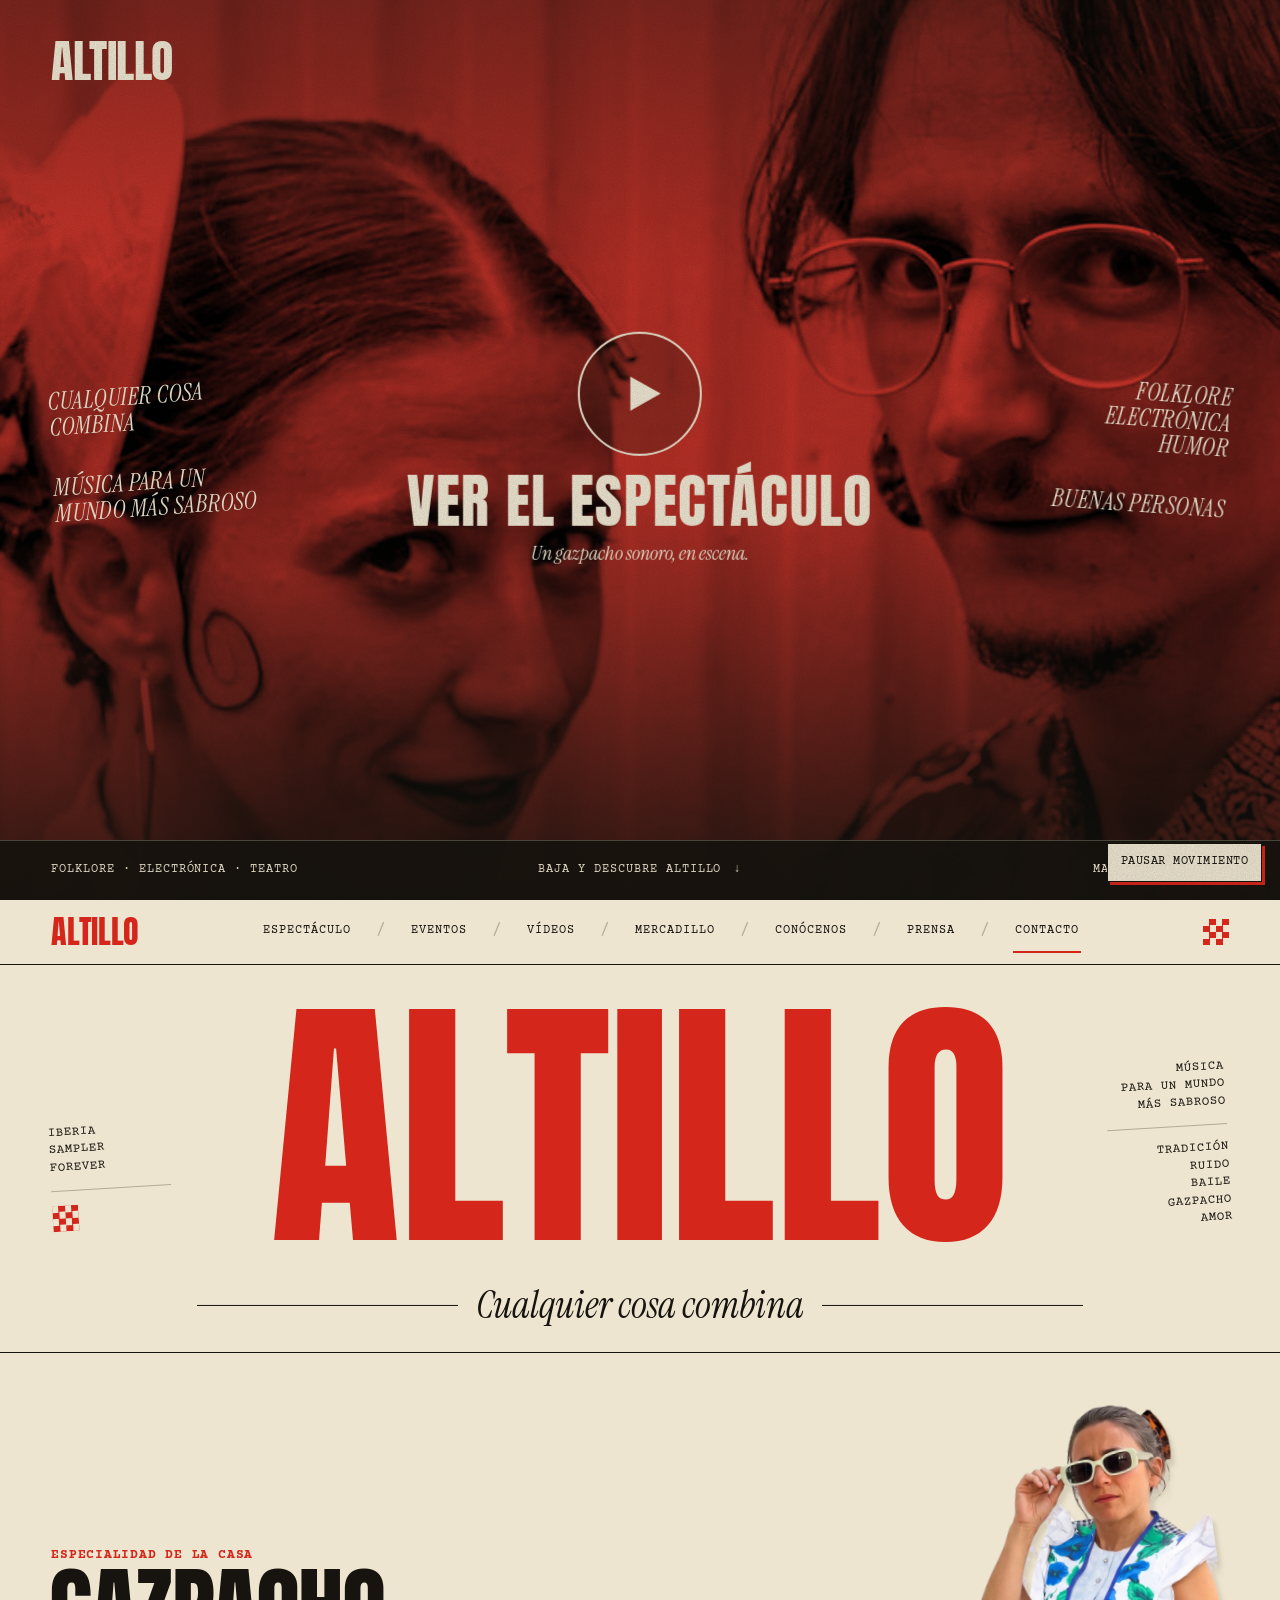
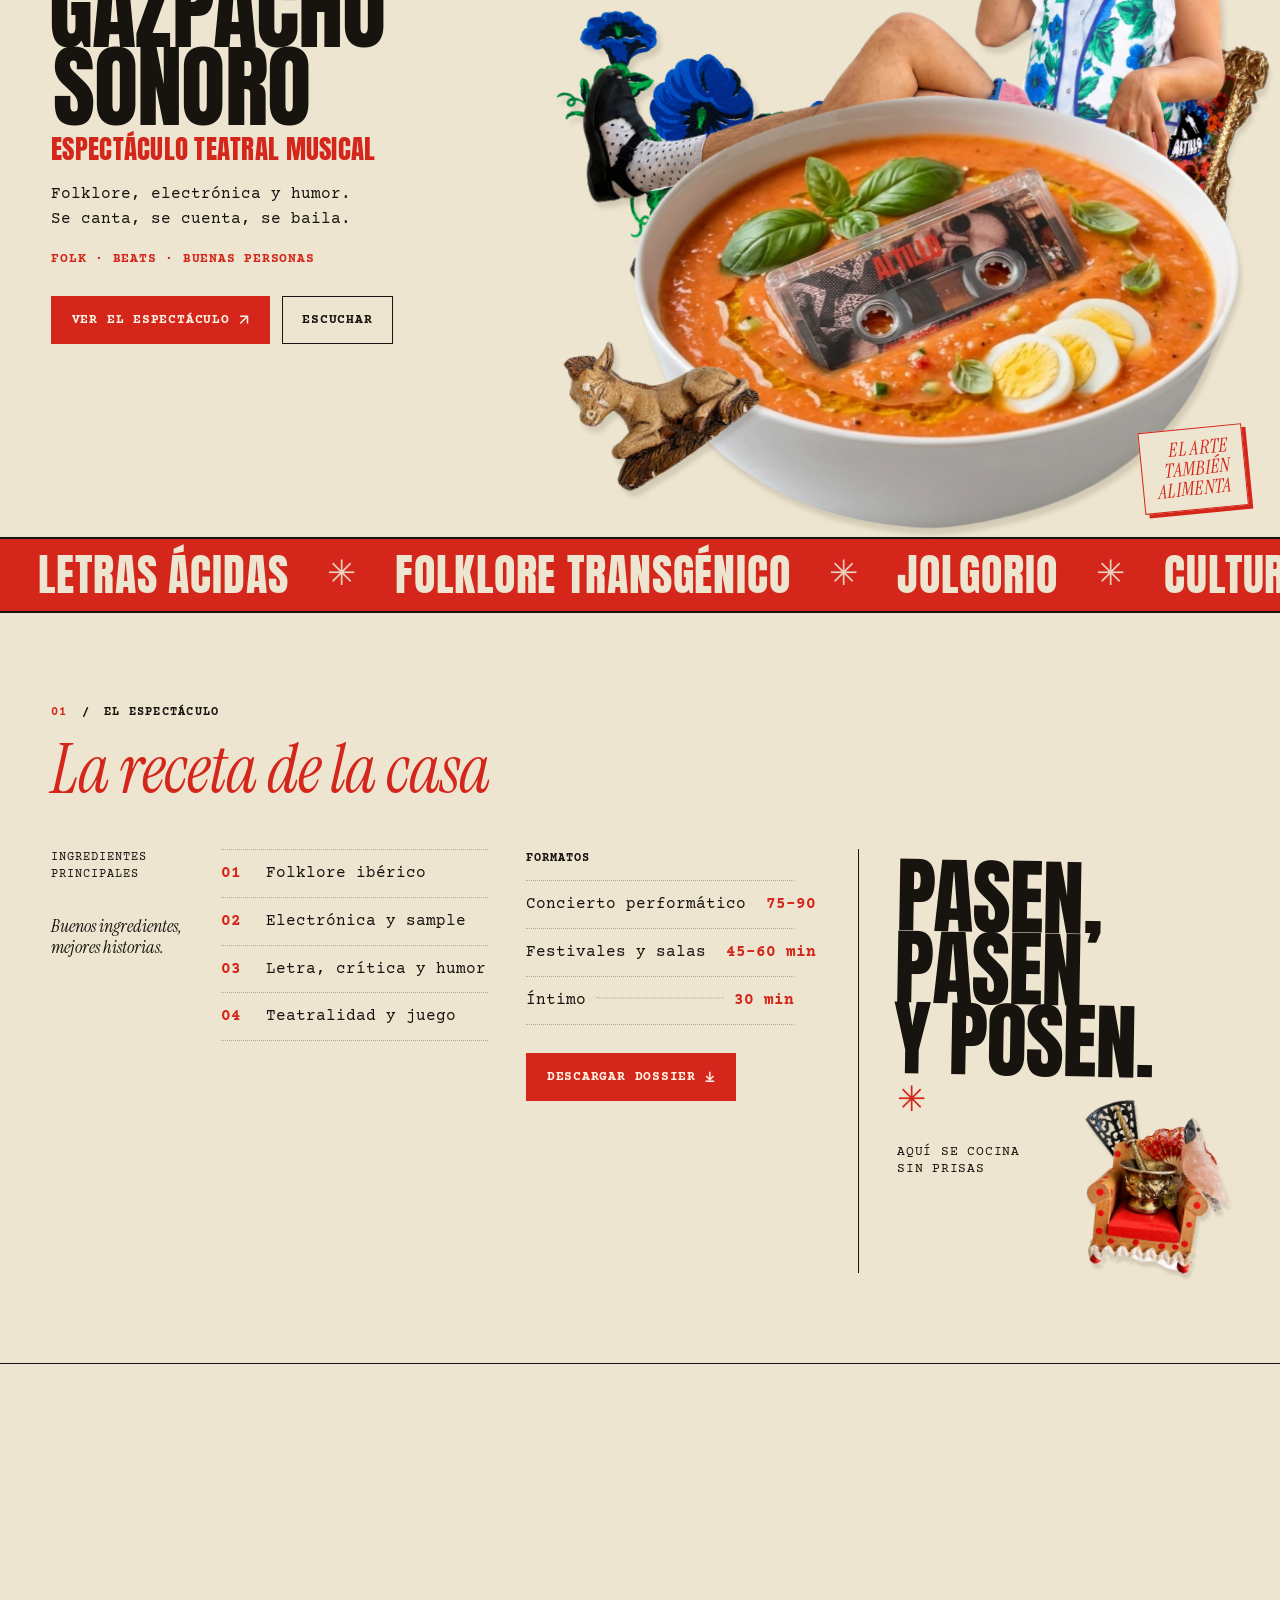
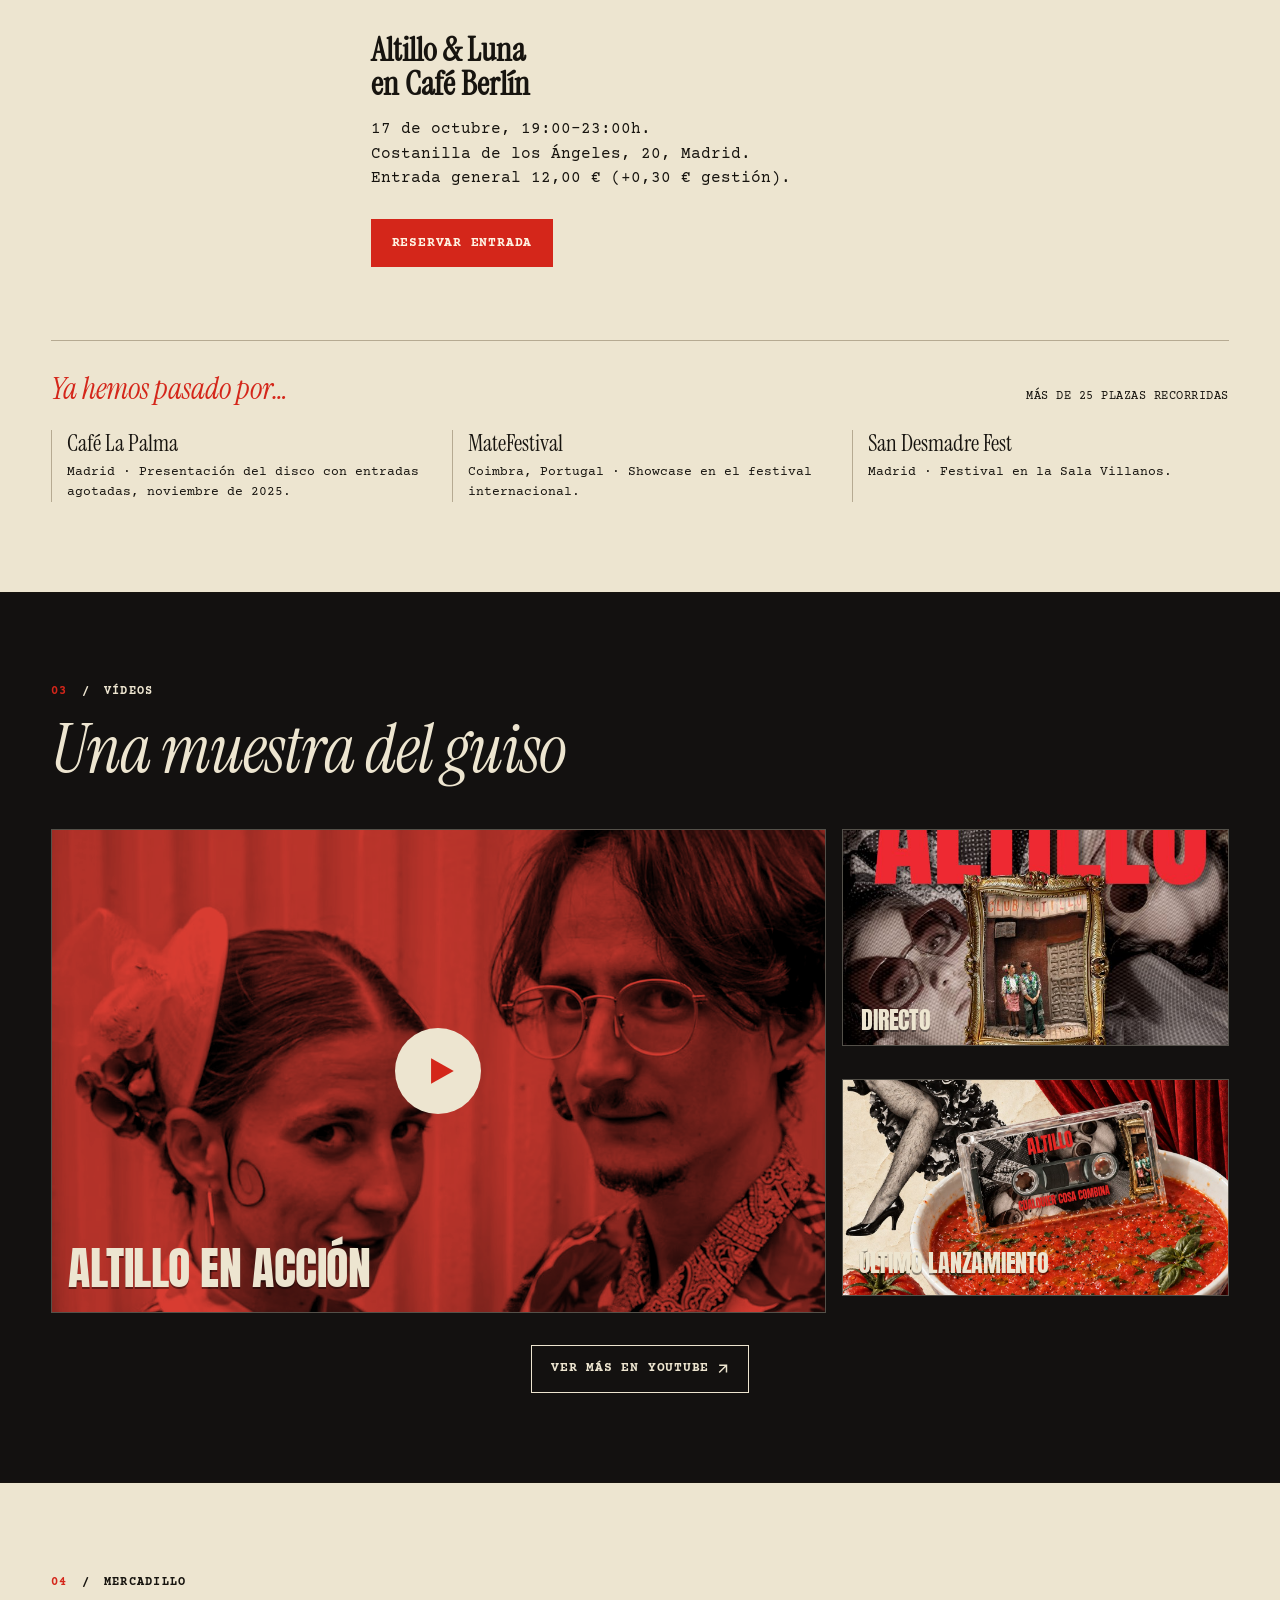
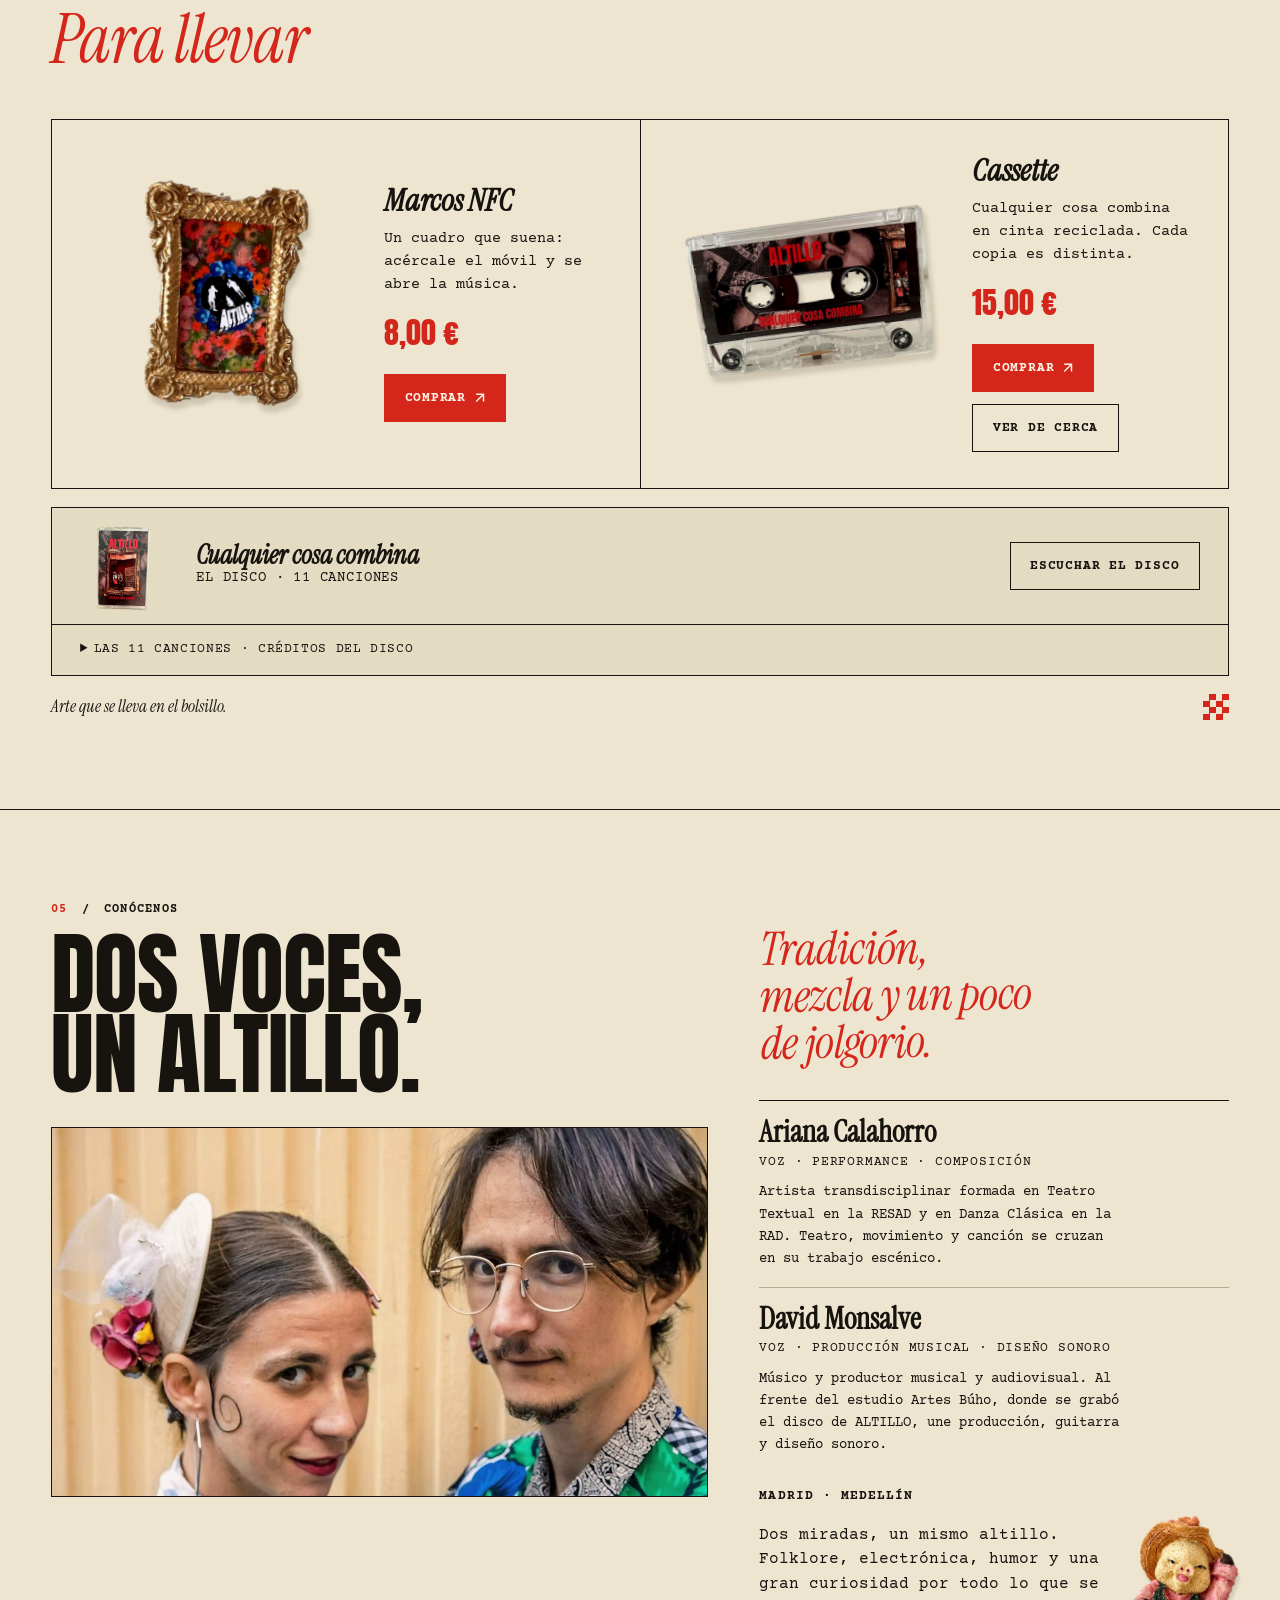
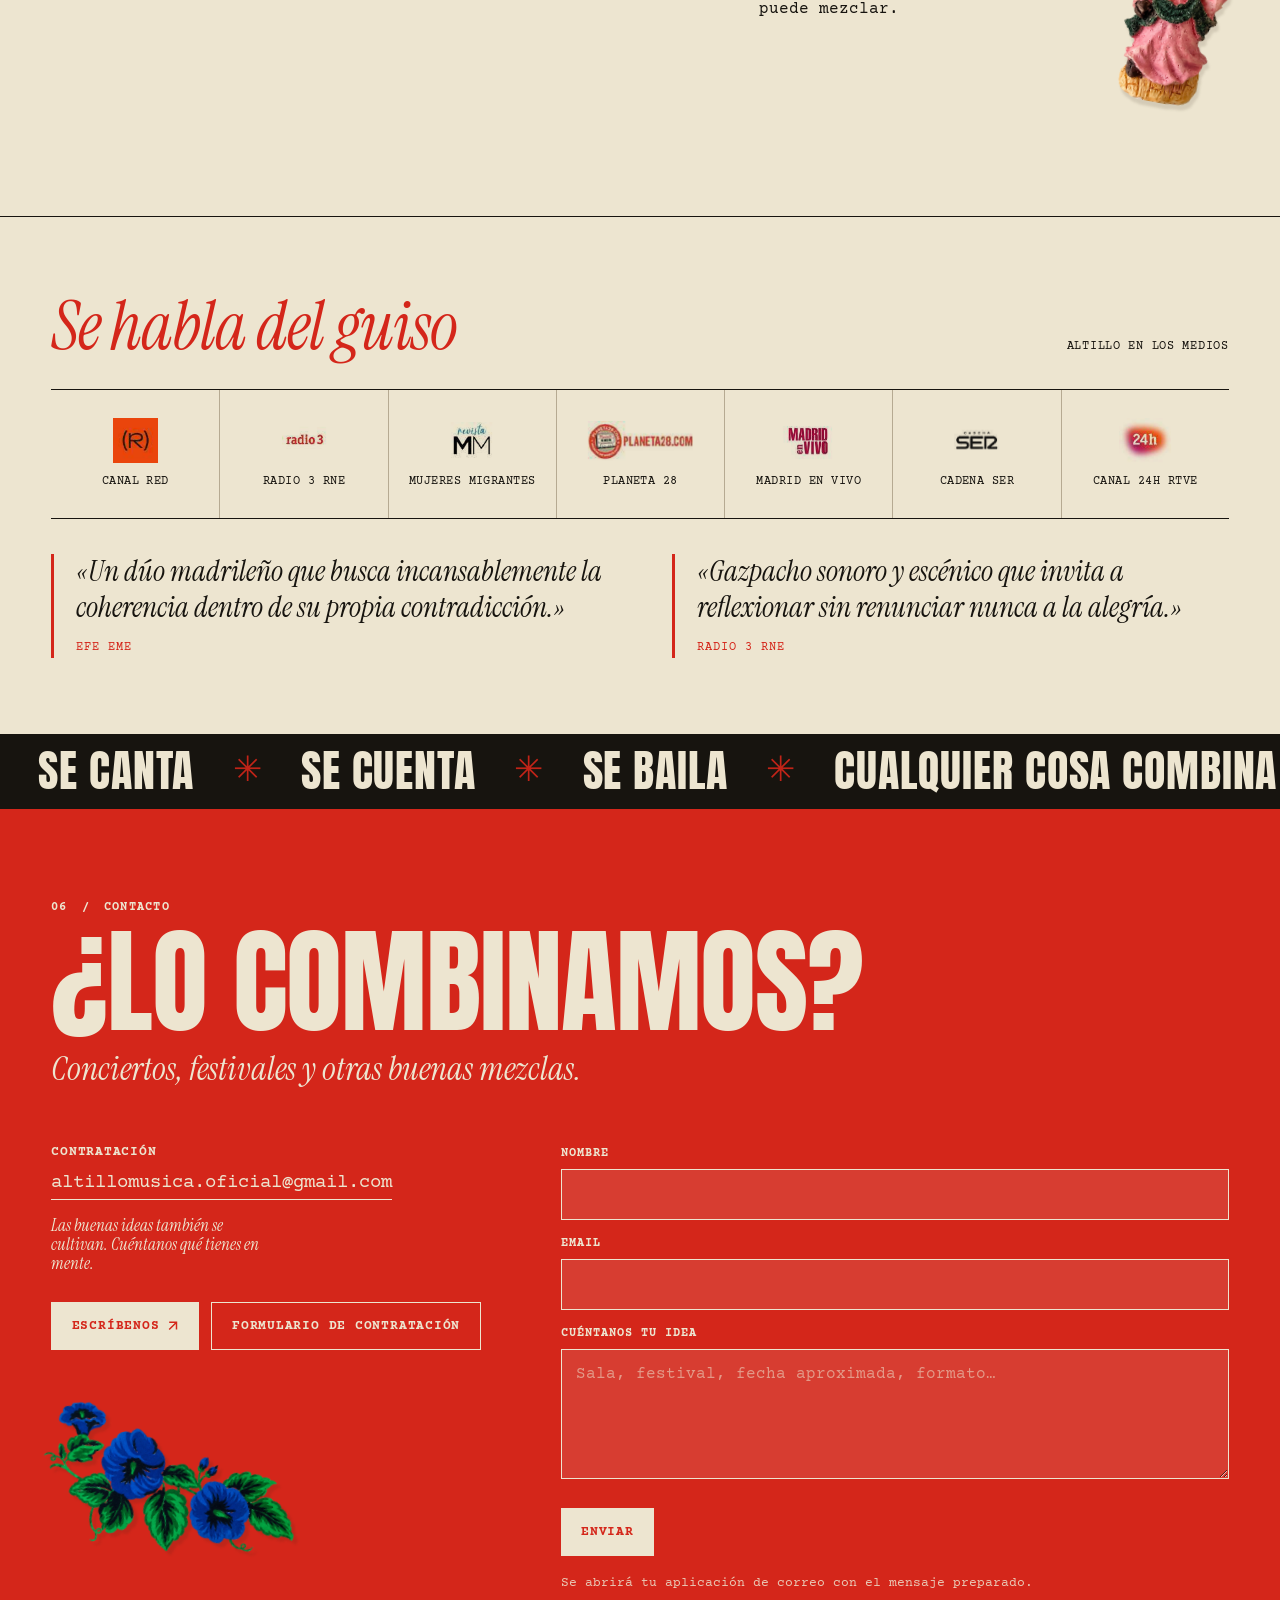
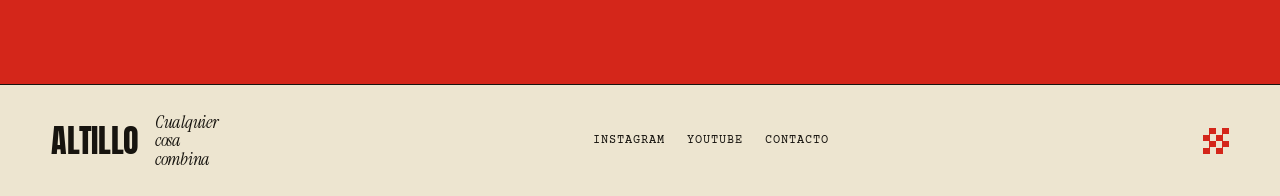
==== commit eab70ec2: "Añade el concierto real de Cafe Berlin (17 oct) al hueco de proximas fechas" ====
--- a/index.html
+++ b/index.html
@@ -635,13 +635,13 @@
       <div class="calendario" aria-hidden="true" data-anim="gira">
         <span class="agujero a"></span><span class="agujero b"></span>
         <div class="cabeza display">ALTILLO</div>
-        <div class="fecha display">—<small>Próximamente…</small></div>
+        <div class="fecha display">17<small>OCT · Café Berlín</small></div>
       </div>
       <div>
-        <h3>Estamos preparando<br>las próximas fechas.</h3>
-        <p>Nuevos escenarios, nuevas mesas,<br>las mismas ganas de compartir.</p>
+        <h3>Altillo &amp; Luna<br>en Café Berlín</h3>
+        <p>17 de octubre, 19:00–23:00h.<br>Costanilla de los Ángeles, 20, Madrid.<br>Entrada general 12,00 € (+0,30 € gestión).</p>
         <div class="acciones">
-          <a class="btn" href="#contacto">Preguntar por las fechas</a>
+          <a class="btn" href="mailto:altillomusica.oficial@gmail.com">Reservar entrada</a>
         </div>
       </div>
       <div class="llamada"><span class="fragmento fragmento-mono" aria-hidden="true"><img src="assets/img/figura-mono.webp" alt="" width="822" height="1200" decoding="async" loading="lazy"></span>
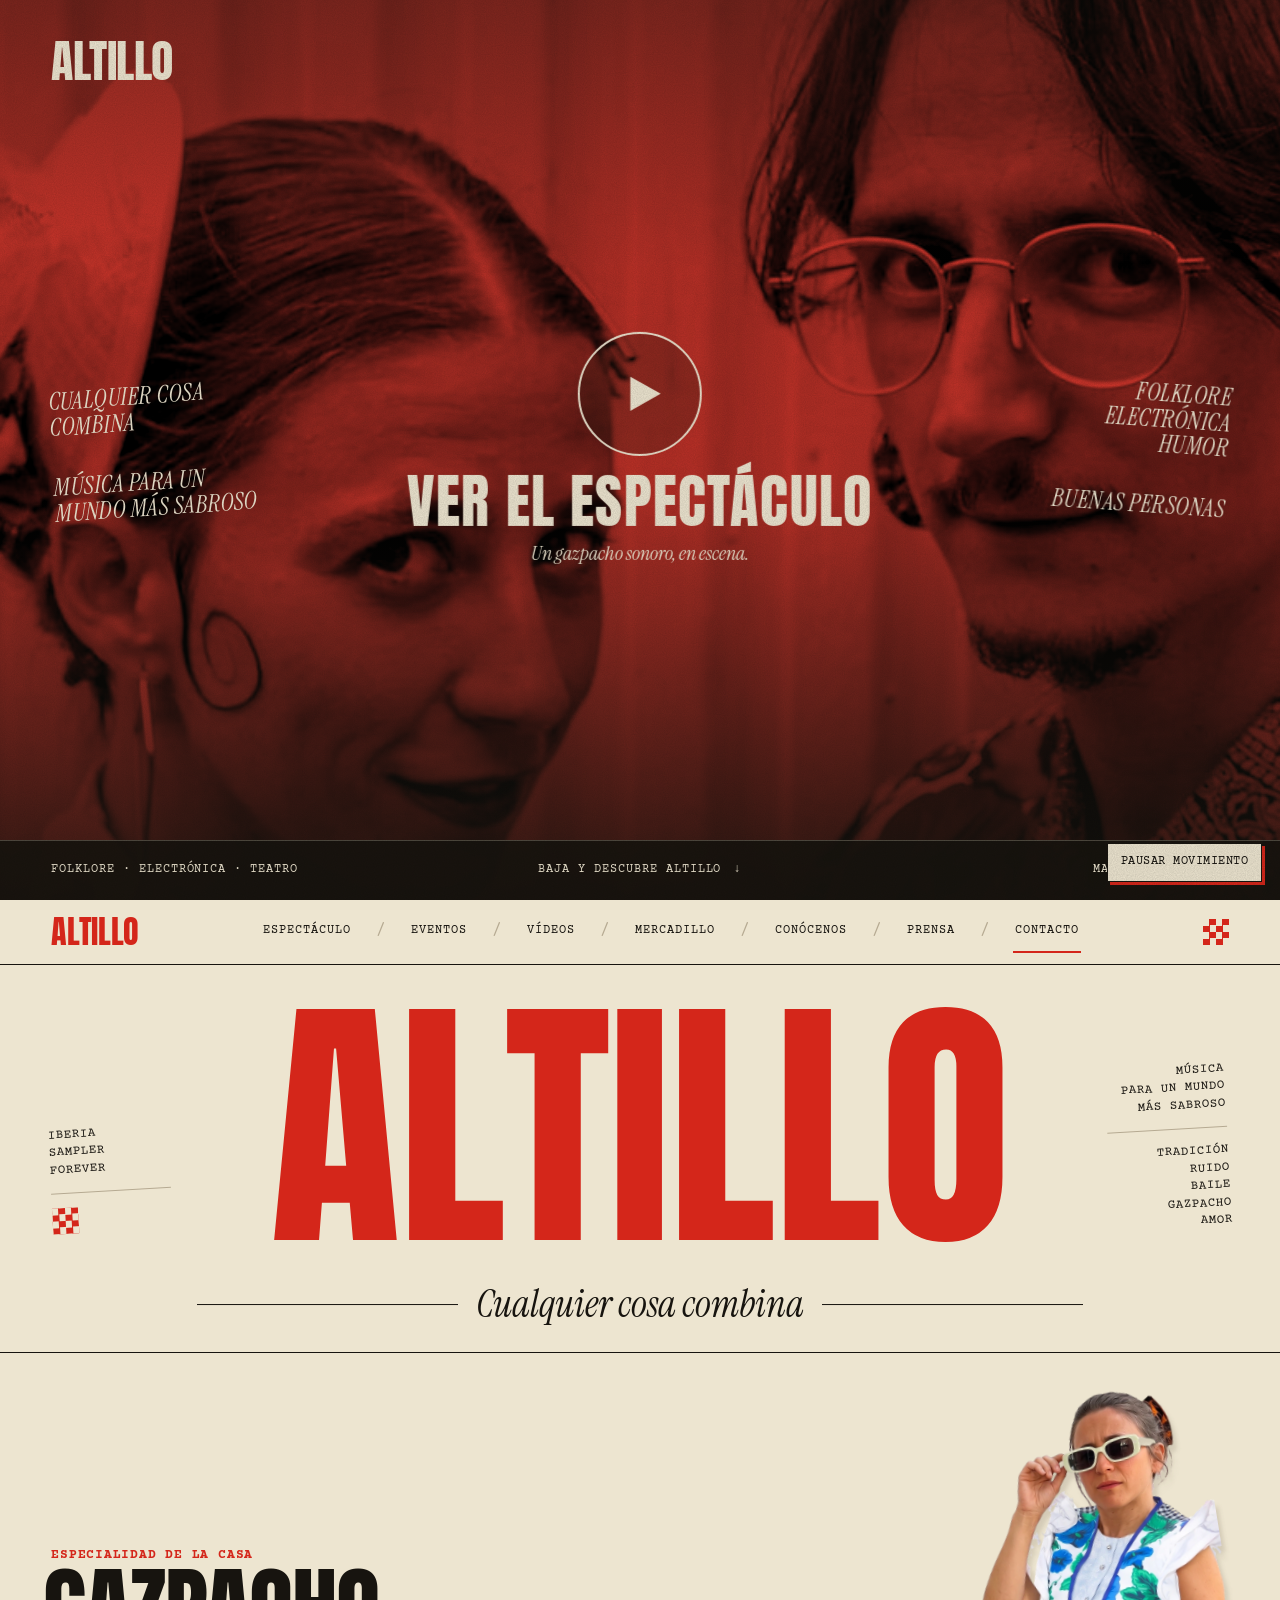
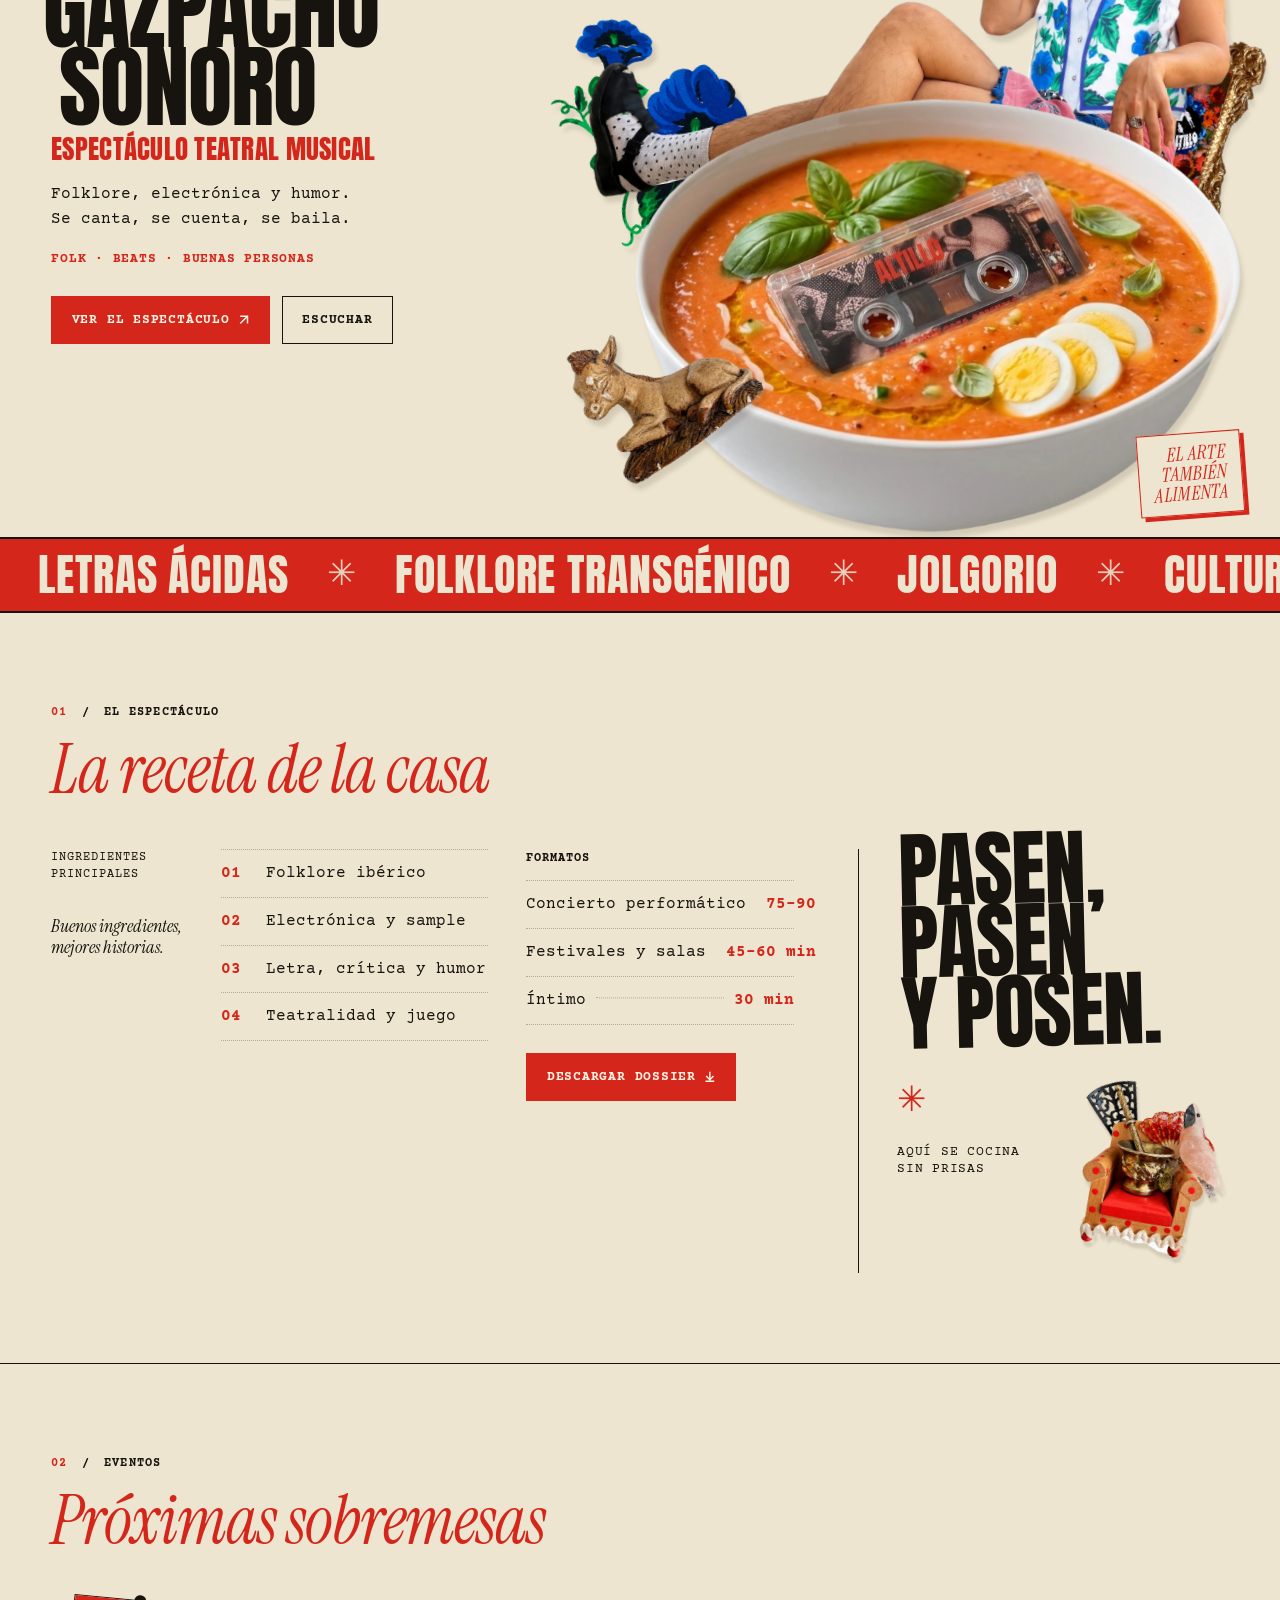
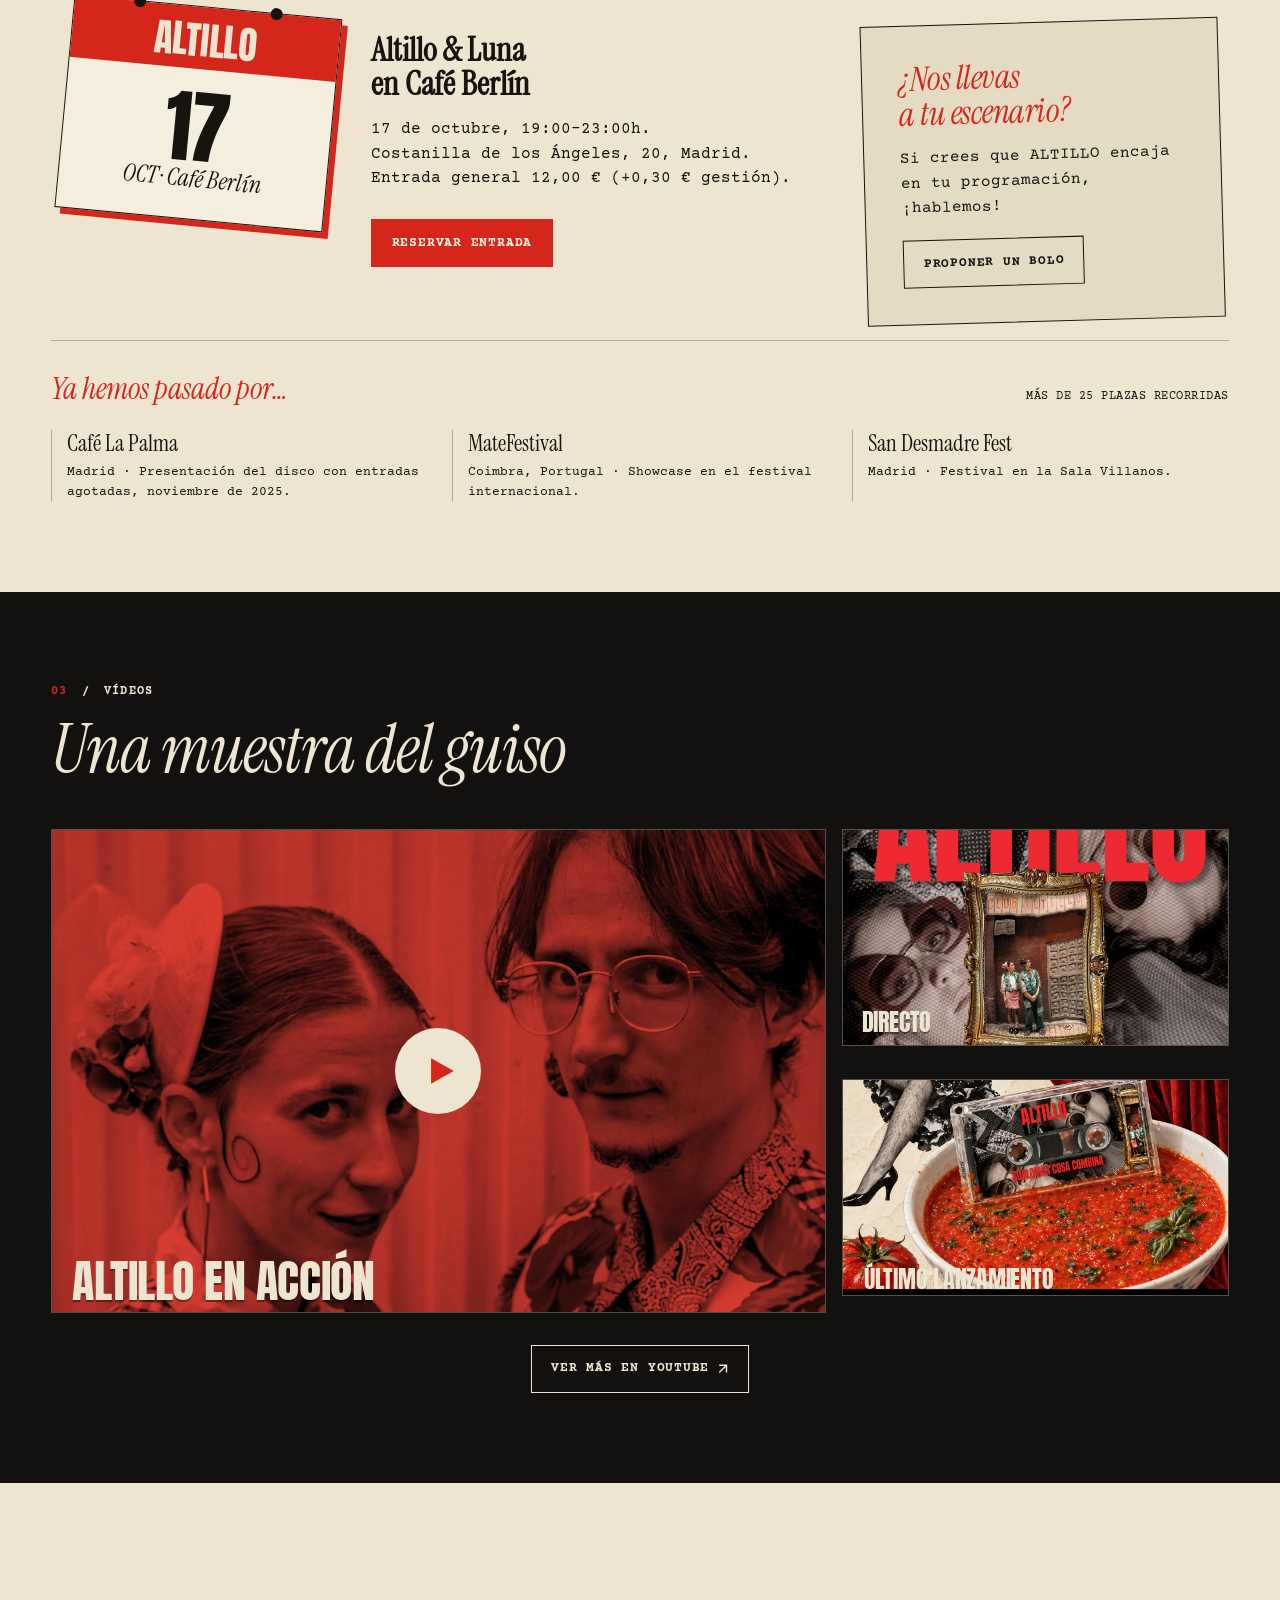
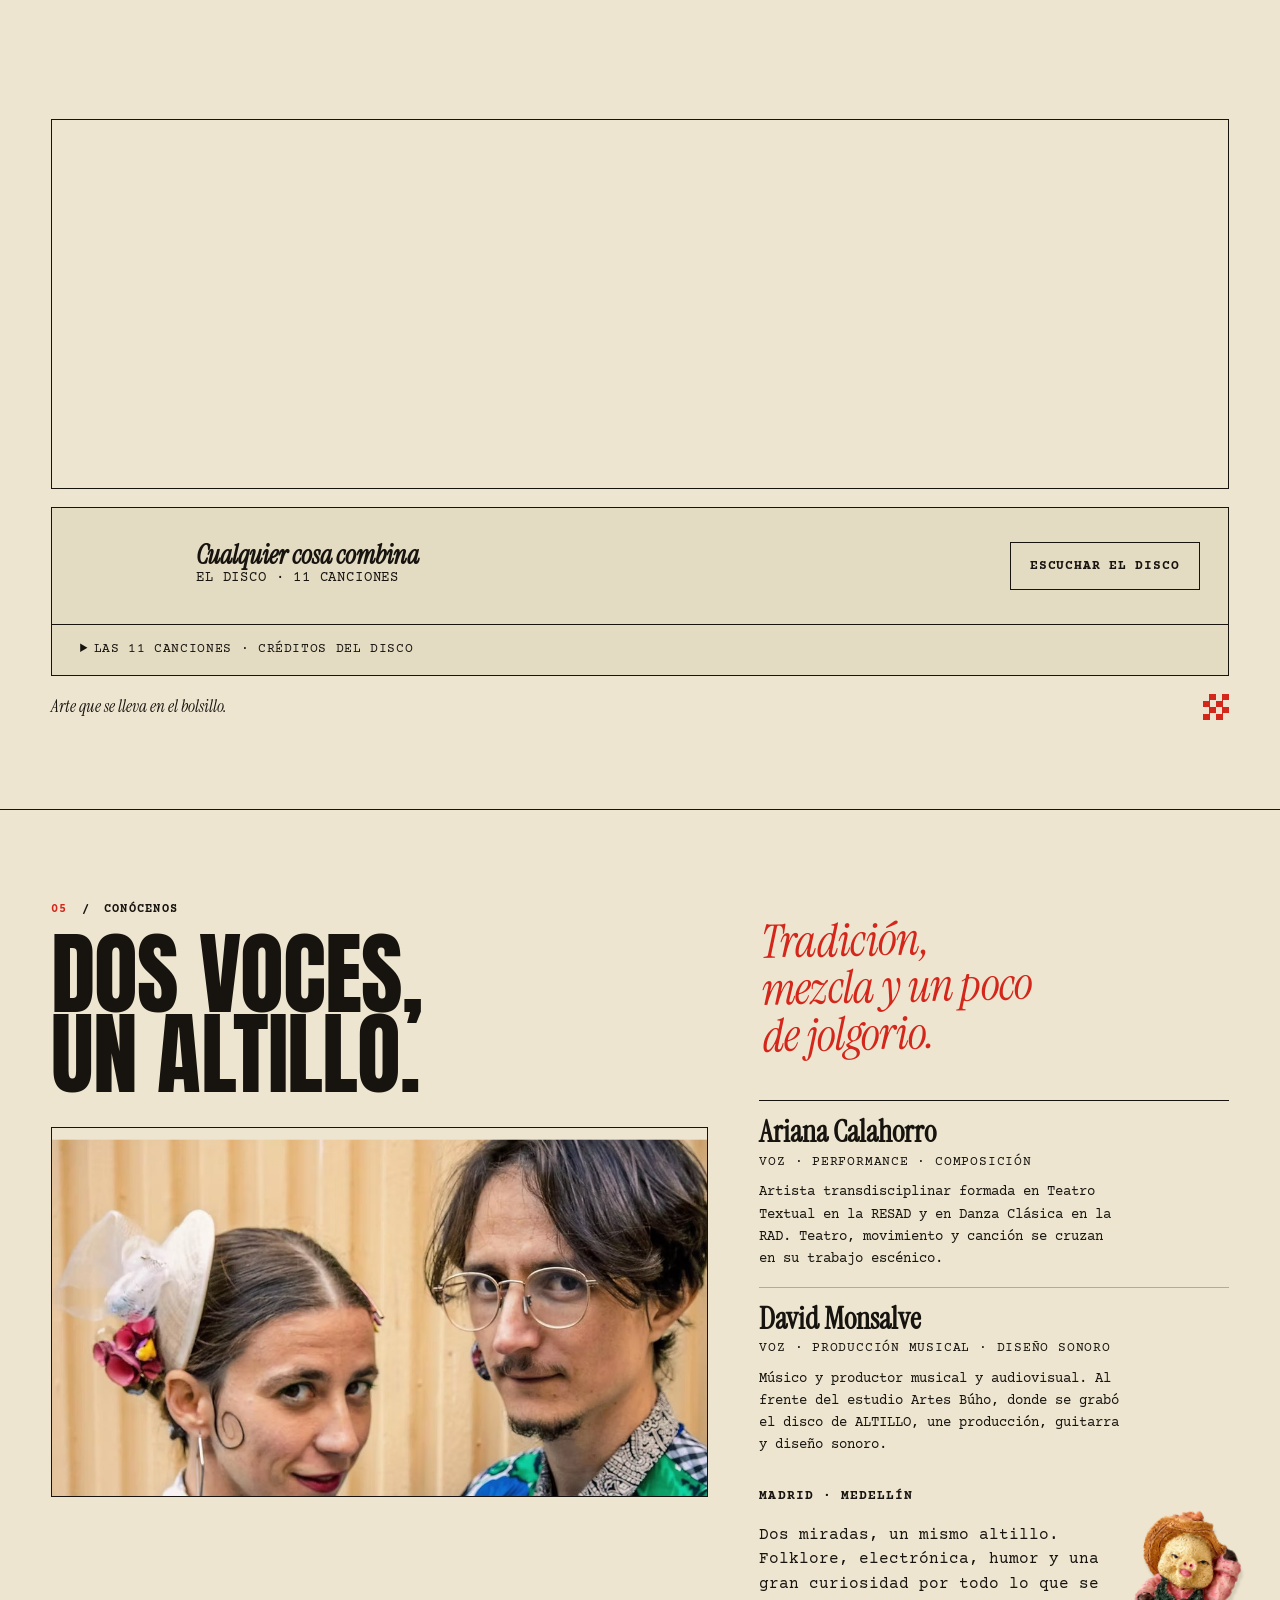
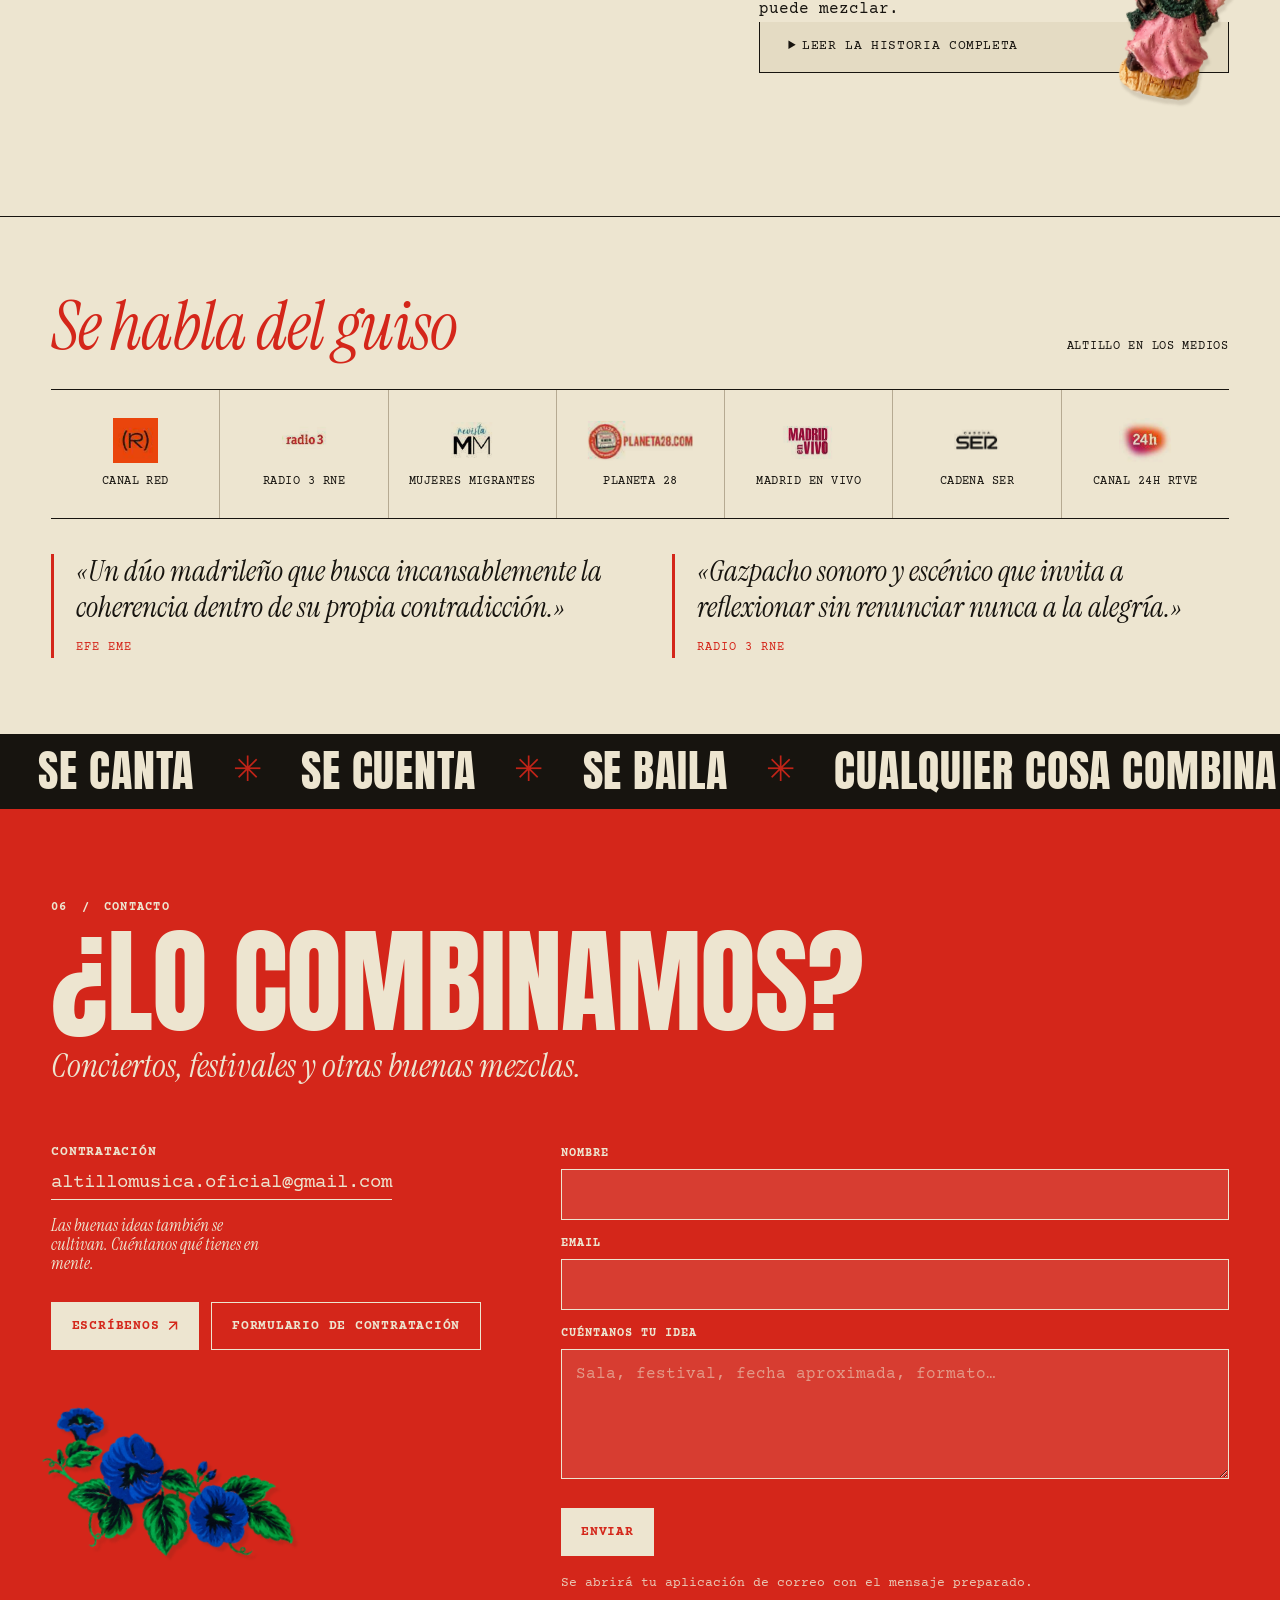
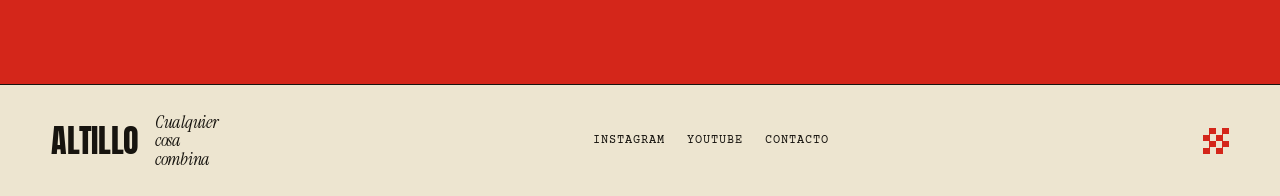
==== commit e8f86fda: "Conocenos: recupera la historia completa del origen de Altillo (desplegable)" ====
--- a/index.html
+++ b/index.html
@@ -474,6 +474,8 @@
 .disco-ampliado{display:grid;grid-template-columns:1fr 1.1fr;gap:30px;padding:10px clamp(18px,2.5vw,28px) 26px;border-top:1px solid var(--linea)}
 .disco-ampliado h3{font-family:var(--serif);font-size:1.7rem;font-style:italic;font-weight:400;margin:12px 0;color:var(--tomate)}
 .disco-ampliado p{font-size:.92rem;margin-top:12px}
+.bio-ampliado{padding:4px clamp(18px,2.5vw,28px) 22px;border-top:1px solid var(--linea);max-width:62ch}
+.bio-ampliado p{font-size:.92rem;line-height:1.6;margin-top:14px}
 .temas{padding-left:2em;font-size:.88rem}
 .temas li{padding:5px 0;border-bottom:1px dotted var(--linea)}
 .temas li::marker{color:var(--tomate);font-weight:700}
@@ -743,6 +745,13 @@
         </div>
         <p class="origen">Madrid · Medellín</p>
         <span class="fragmento fragmento-cerdita" aria-hidden="true"><img src="assets/img/figura-cerdita.webp" alt="" width="655" height="1200" decoding="async" loading="lazy"></span><p class="bio">Dos miradas, un mismo altillo. Folklore, electrónica, humor y una gran curiosidad por todo lo que se puede mezclar.</p>
+        <details class="disco-detalles"><summary>Leer la historia completa</summary><div class="bio-ampliado">
+          <p>Un altillo es esa habitación en lo alto de la casa donde se guardan los cacharros viejos, las cajas con glorias y miserias del pasado, las cosas que no sabemos dónde meter. Puede ser caos y puede ser refugio. Ariana y David no tienen altillo en sus pisos compartidos, así que se construyeron uno metafórico: un cajón de sastre donde atesorar y resignificar sus contradicciones, sus raíces, sus herencias familiares y culturales. Desde ese espacio —a la vez íntimo y político— nace toda su música.</p>
+          <p>Este Altillo es el desván musical de Ariana Calahorro (música y performer) y David Monsalve (músico y productor). Un proyecto afincado en Madrid que nació en el verano de 2023 en un Volvo S90. El 1 de enero de 2024 entraron al estudio. De ahí salió el gazpacho sonoro "Cualquier Cosa Combina", su primer álbum y puesta en escena de "folklore transgénico", una investigación sobre la contradicción, el deseo y el arraigo.</p>
+          <p>Las letras reflexionan sobre el delirio turbocapitalista y sus consecuencias en los cuerpos y los territorios, sobre las herencias familiares que inevitablemente cargamos, sobre el deseo terrenal y la autodeterminación, sobre la violencia estructural y las redes de apoyo que nos salvan de ella. Lo hacen con humor ácido, con ironía, con ternura —entendiendo la risa como fuente de resiliencia y supervivencia— pero sin renunciar jamás a la densidad ni a la honestidad, entendiendo la poesía como una necesidad vital y un espacio de sospecha más que como un adorno estético.</p>
+          <p>Sobre el escenario, la reflexión crítica se baila. El espectáculo "Cualquier Cosa Combina" es una experiencia que agita tripas, cerebros y entrañas y pone en movimiento a todo cuerpo corriente y doliente que quiera dejarse atravesar por la alegría y por el disfrute.</p>
+          <p>Fieles a su búsqueda de coherencia, Altillo apuesta por un formato físico tan radical como poético: el cassette reciclado sorpresa —cintas rescatadas del olvido, con QR y NFC para descargar el álbum completo—, porque en un mundo de sobreproducción y objetos de usar y tirar, reutilizar lo que ya existe es un acto profundamente revolucionario.</p>
+        </div></details>
       </div>
     </div>
   </section>
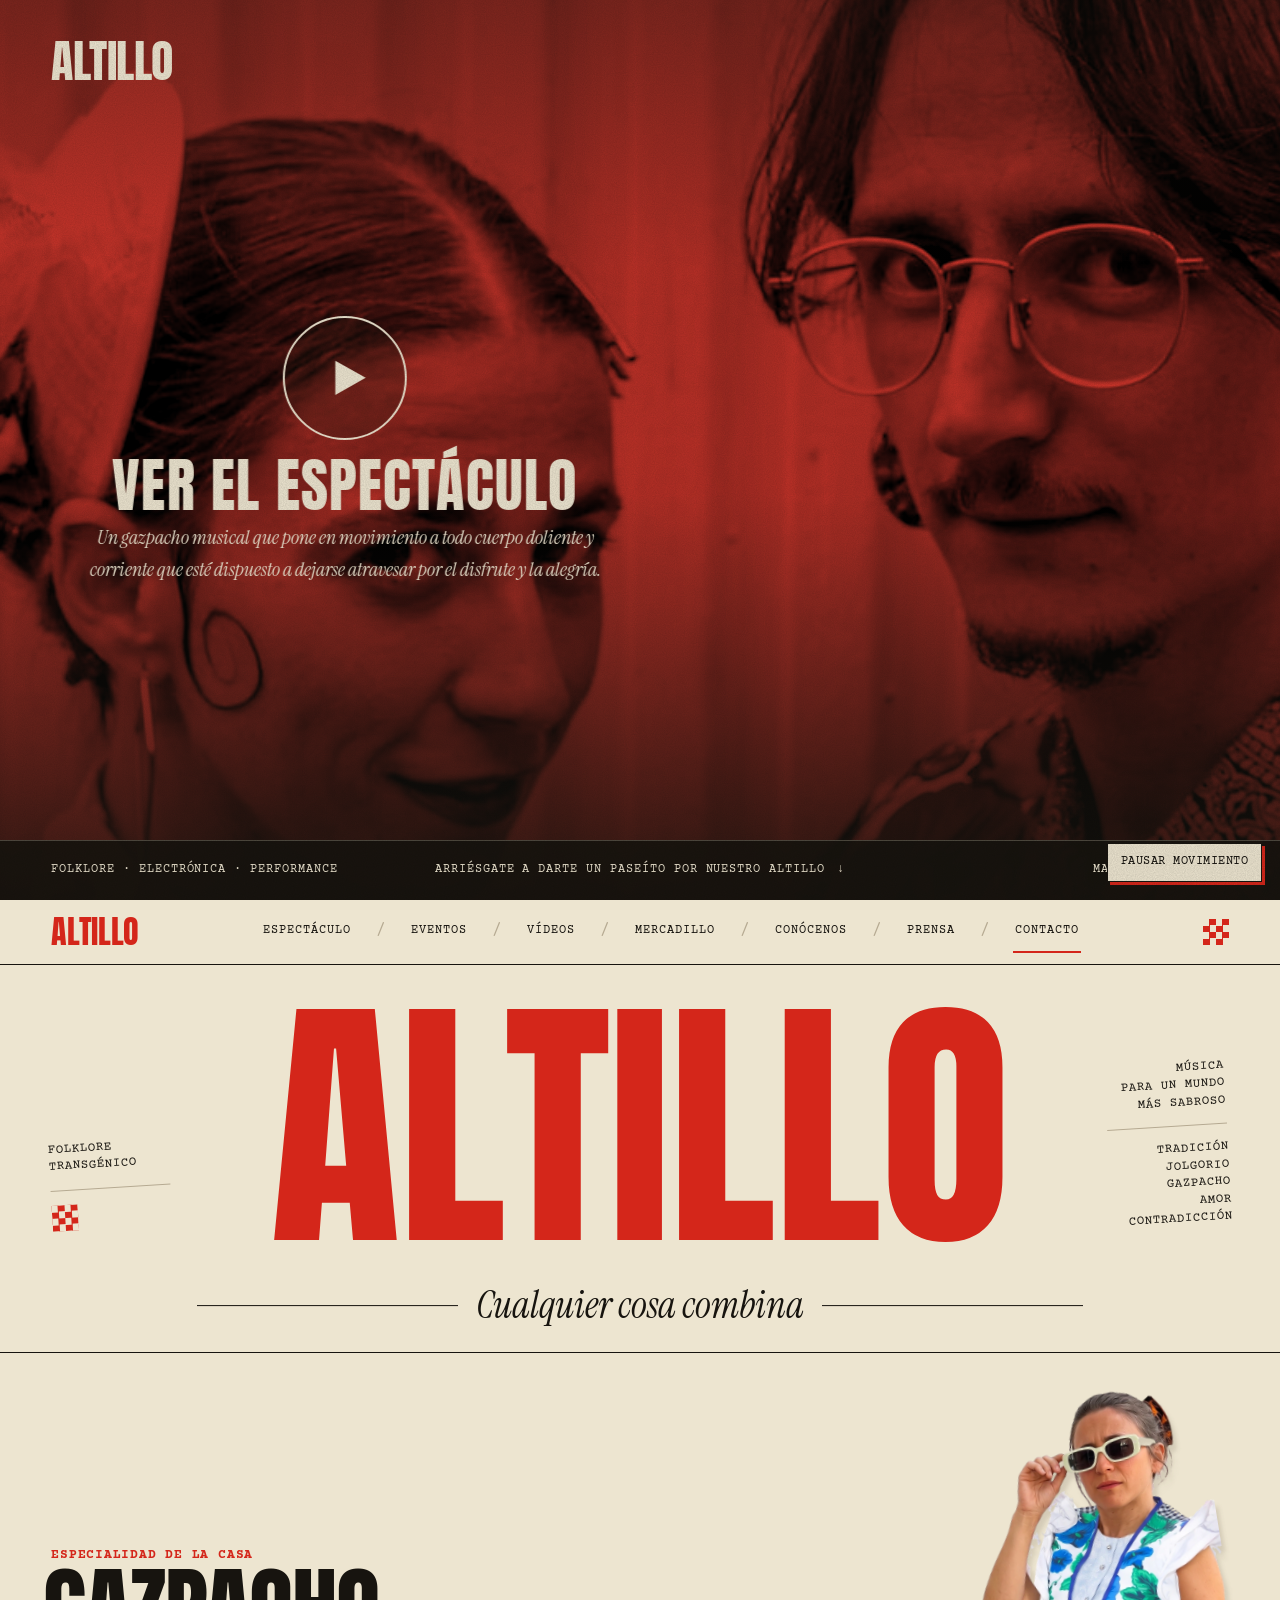
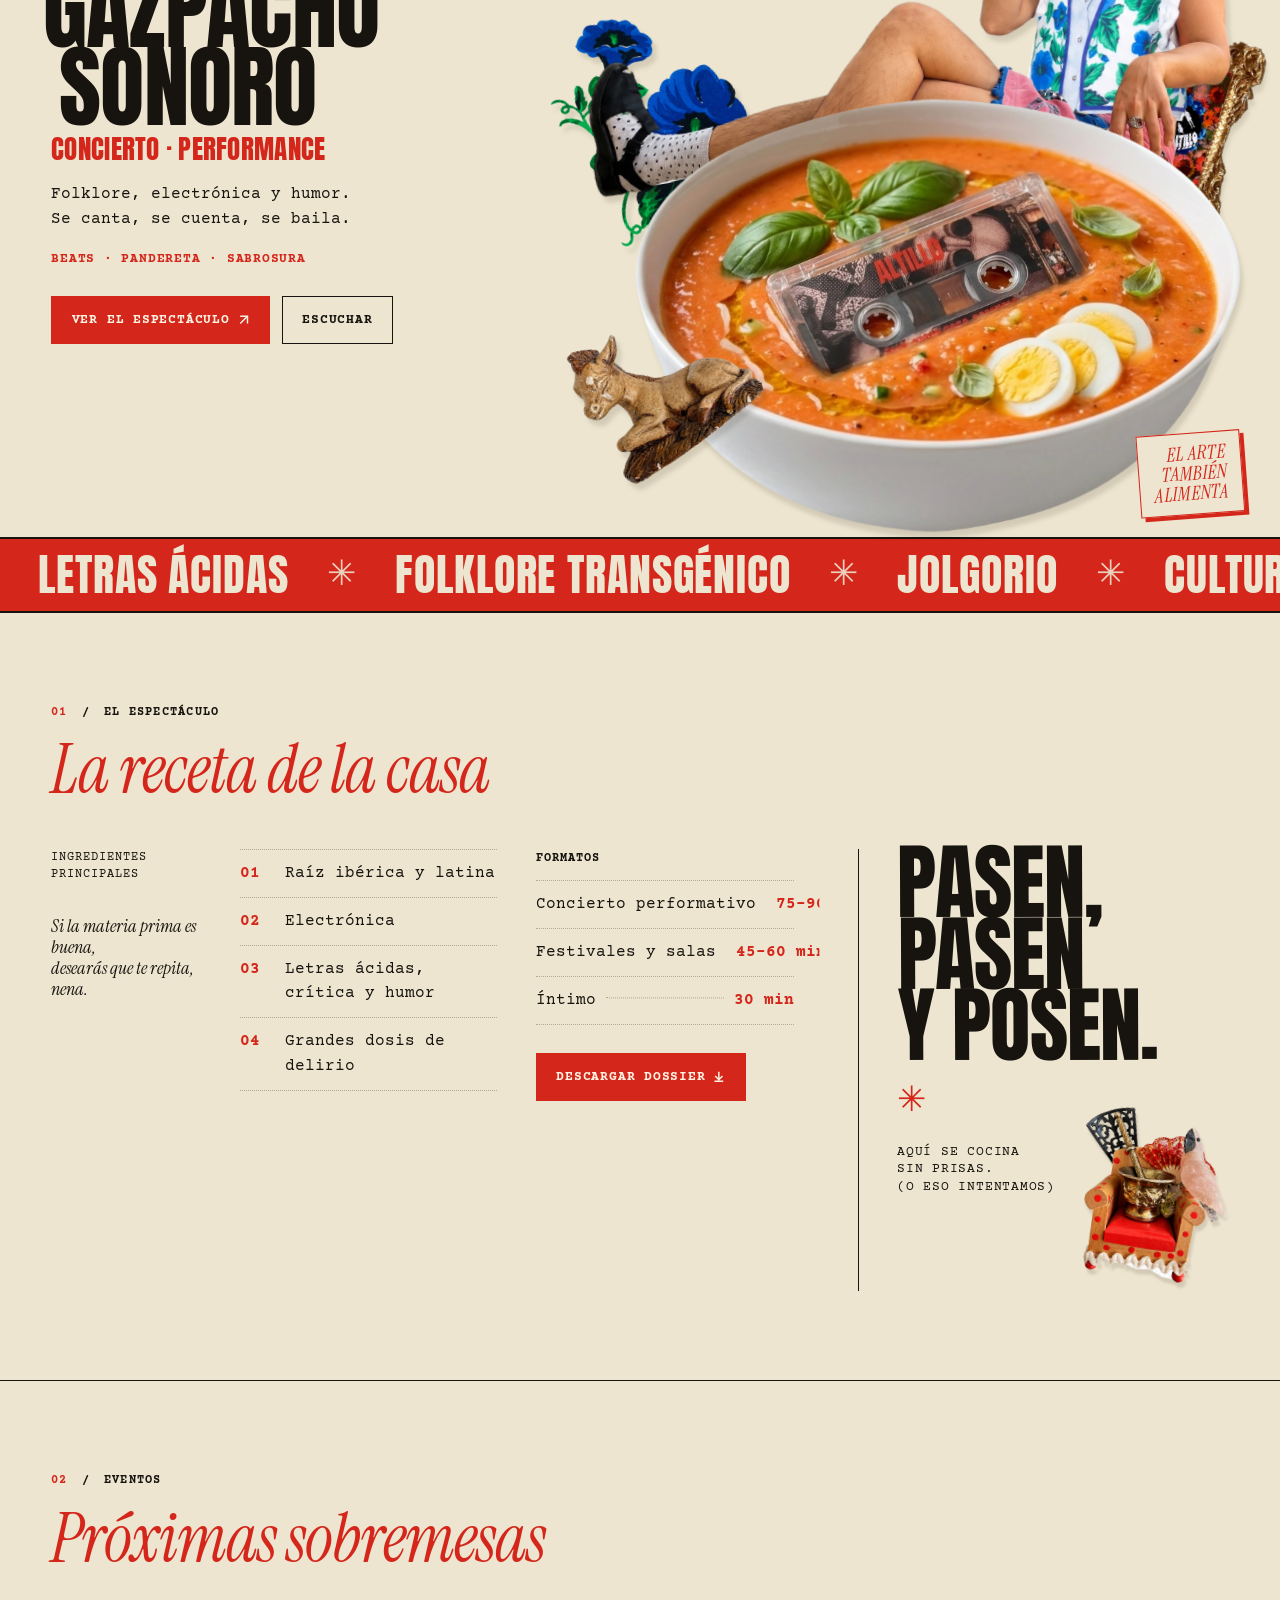
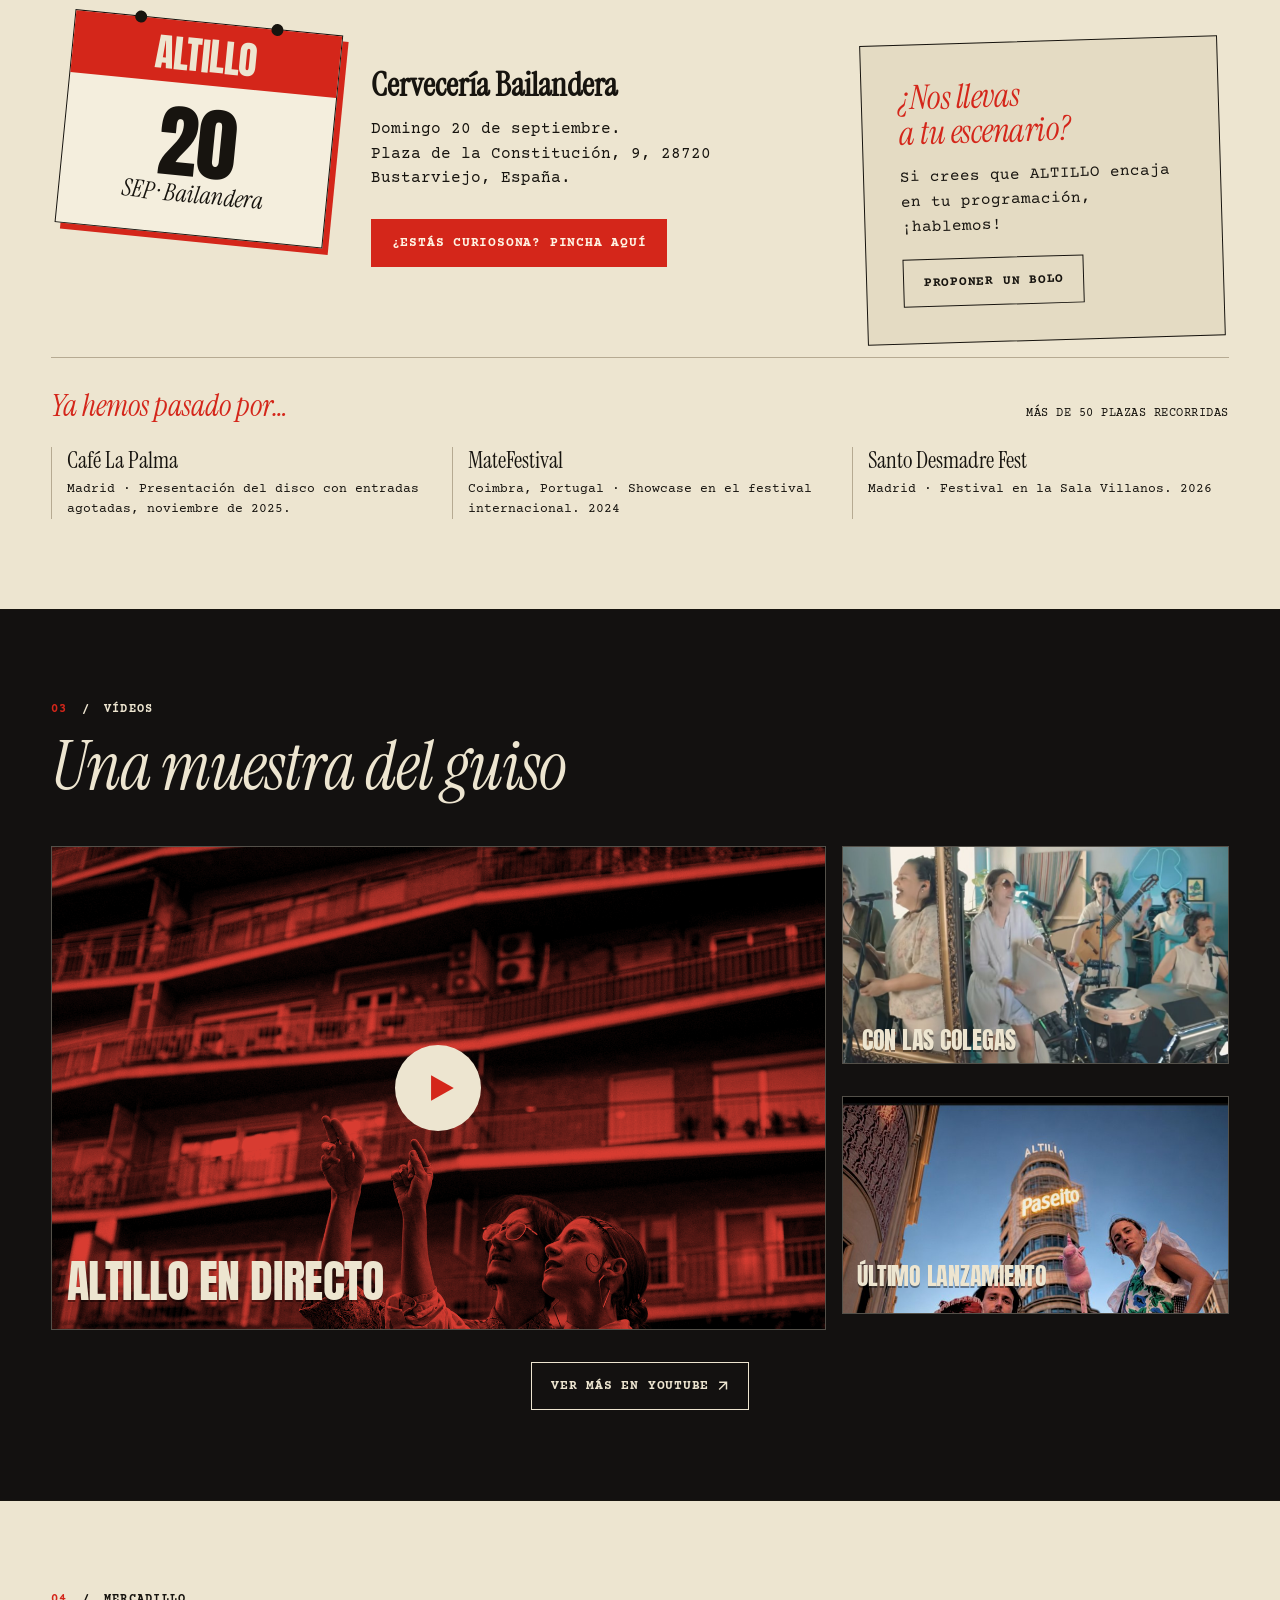
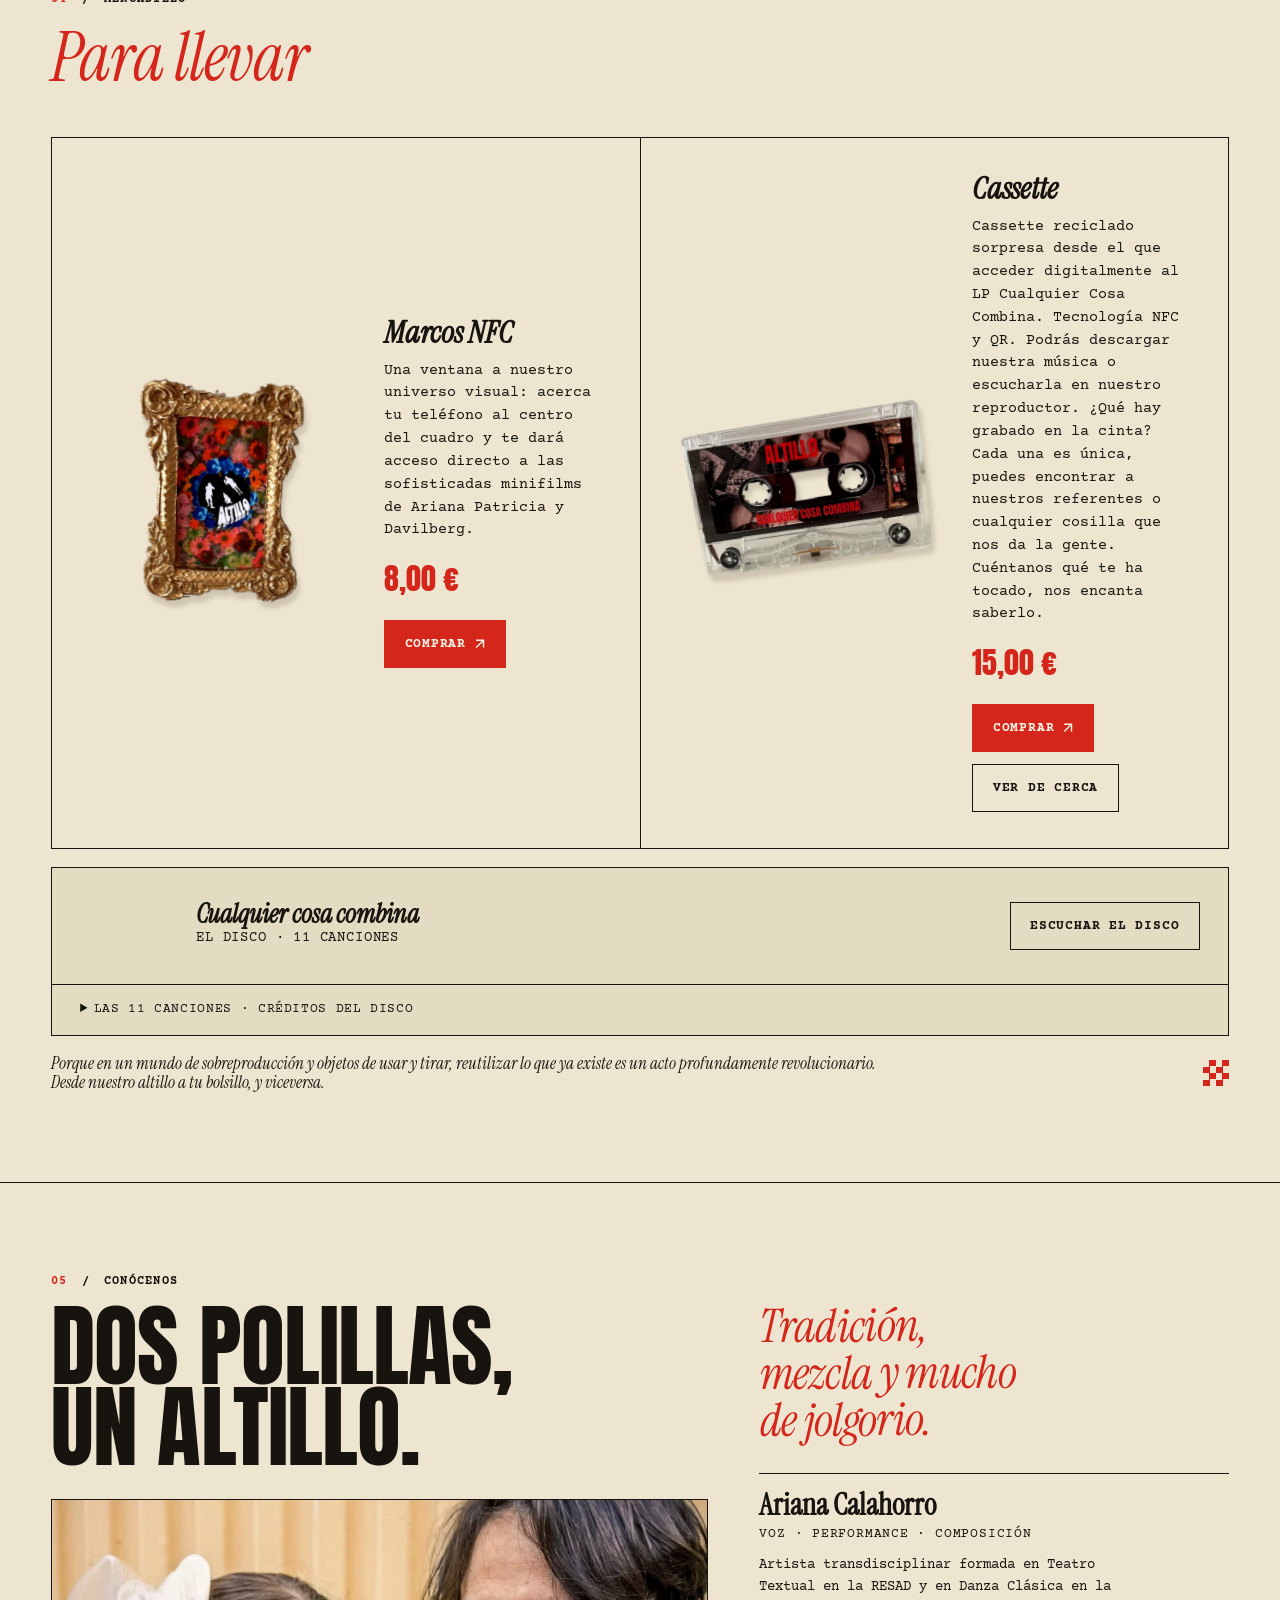
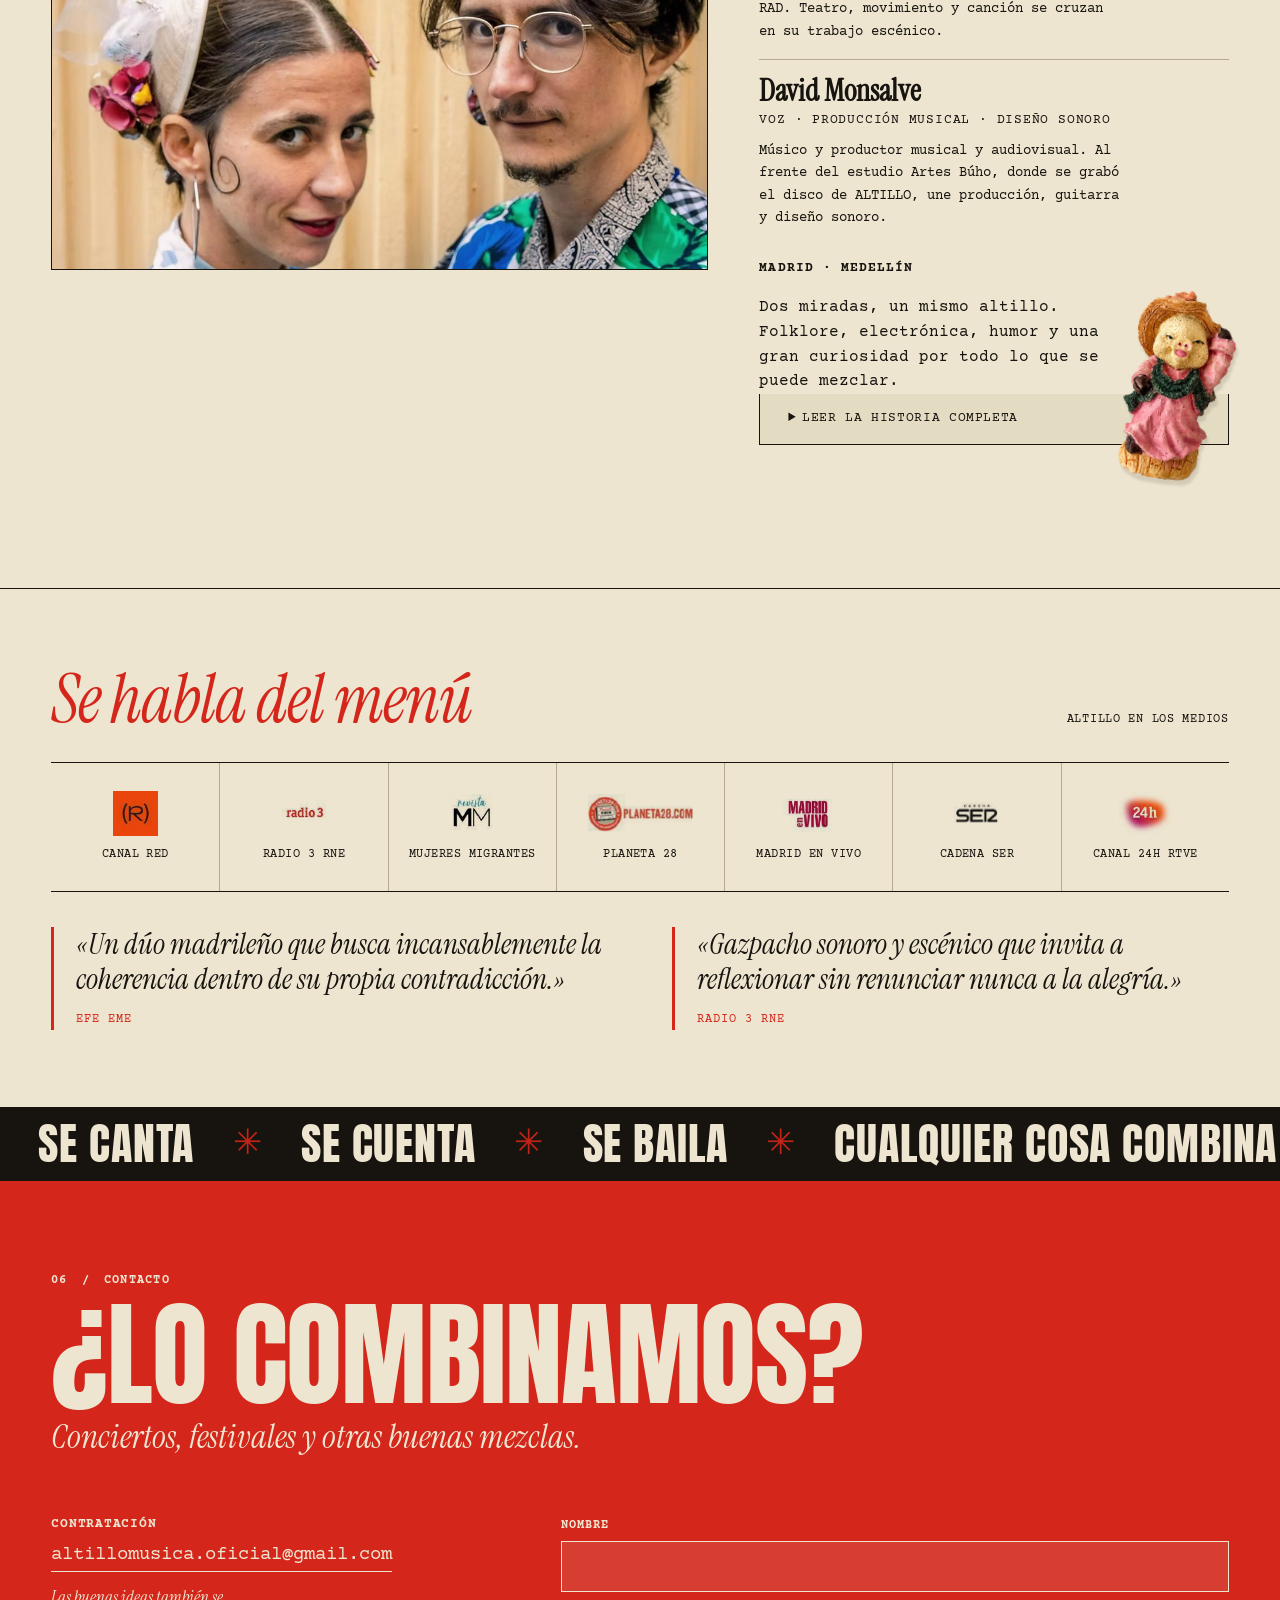
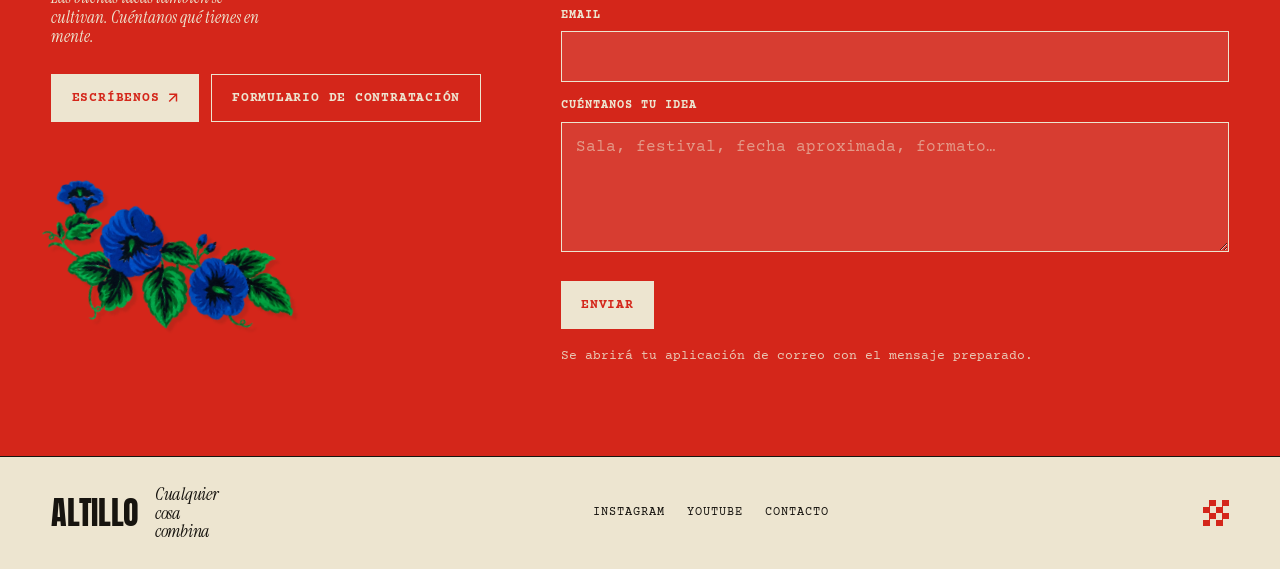
==== commit 62c17c34: "Ronda de retoques de texto en toda la web: hero, carta, eventos (Bailandera), videos, mercadillo, co" ====
--- a/index.html
+++ b/index.html
@@ -496,26 +496,18 @@
     <img src="assets/img/altillo-duo.jpg" alt="" fetchpriority="high">
   </div>
   <div class="portada-marco">
-    <div class="portada-lado izquierda" aria-hidden="true">
-      <span>Cualquier cosa combina</span>
-      <span>Música para un mundo más sabroso</span>
-    </div>
     <div class="portada-centro">
       <button class="play" id="play-portada" aria-label="Ver el vídeo del espectáculo">
         <svg viewBox="0 0 24 24" aria-hidden="true"><path d="M5 3l16 9-16 9z"/></svg>
       </button>
       <p class="display portada-titulo">Ver el espectáculo</p>
-      <p class="portada-sub">Un gazpacho sonoro, en escena.</p>
-    </div>
-    <div class="portada-lado derecha" aria-hidden="true">
-      <span>Folklore<br>electrónica<br>humor</span>
-      <span>Buenas personas</span>
+      <p class="portada-sub">Un gazpacho musical que pone en movimiento a todo cuerpo doliente y corriente que esté dispuesto a dejarse atravesar por el disfrute y la alegría.</p>
     </div>
   </div>
   <div class="portada-video" id="portada-video"></div>
   <div class="portada-pie">
-    <span class="lado-a">Folklore · Electrónica · Teatro</span>
-    <a class="baja" href="#carta">Baja y descubre Altillo <span aria-hidden="true">↓</span></a>
+    <span class="lado-a">Folklore · Electrónica · Performance</span>
+    <a class="baja" href="#carta">Arriésgate a darte un paseíto por nuestro Altillo <span aria-hidden="true">↓</span></a>
     <span class="lado-b">Madrid · Medellín</span>
   </div>
 </header>
@@ -543,7 +535,7 @@
   <!-- Cabecera de la carta -->
   <section class="cabecera wrap" aria-label="Altillo, cualquier cosa combina">
     <div class="cab-lado">
-      <span>Iberia<br>sampler<br>forever</span>
+      <span>Folklore<br>Transgénico</span>
       <hr>
       <span class="damero" aria-hidden="true"></span>
     </div>
@@ -554,7 +546,7 @@
     <div class="cab-lado der">
       <span>Música<br>para un mundo<br>más sabroso</span>
       <hr>
-      <span>Tradición<br>ruido<br>baile<br>gazpacho<br>amor</span>
+      <span>Tradición<br>Jolgorio<br>gazpacho<br>amor<br>contradicción</span>
     </div>
   </section>
 
@@ -564,9 +556,9 @@
       <div class="gazpacho-copia">
         <p class="label rojo"><strong>Especialidad de la casa</strong></p>
         <h2 class="display" id="gazpacho-titulo" data-anim="corta"><span>Gazpacho</span><span>Sonoro</span></h2>
-        <p class="display subt">Espectáculo teatral musical</p>
+        <p class="display subt">Concierto · Performance</p>
         <p class="desc">Folklore, electrónica y humor.<br>Se canta, se cuenta, se baila.</p>
-        <p class="label ingr" aria-hidden="true">Folk · Beats · Buenas personas</p>
+        <p class="label ingr" aria-hidden="true">Beats · Pandereta · Sabrosura</p>
         <div class="acciones">
           <a class="btn" href="#espectaculo">Ver el espectáculo <svg viewBox="0 0 16 16" aria-hidden="true"><path fill="currentColor" d="M3 2h11v11h-2V5.4L3.7 13.7 2.3 12.3 10.6 4H3z"/></svg></a>
           <button class="btn contorno" type="button" data-enlace="disco">Escuchar</button>
@@ -599,20 +591,20 @@
       <div class="carta">
         <div class="col-etiqueta">
           <span>Ingredientes<br>principales</span>
-          <span class="nota">Buenos ingredientes,<br>mejores historias.</span>
+          <span class="nota">Si la materia prima es buena,<br>desearás que te repita, nena.</span>
         </div>
         <div>
           <ol class="lista-carta">
-            <li>Folklore ibérico</li>
-            <li>Electrónica y sample</li>
-            <li>Letra, crítica y humor</li>
-            <li>Teatralidad y juego</li>
+            <li>Raíz ibérica y latina</li>
+            <li>Electrónica</li>
+            <li>Letras ácidas, crítica y humor</li>
+            <li>Grandes dosis de delirio</li>
           </ol>
         </div>
         <div>
           <p class="col-titulo">Formatos</p>
           <dl class="formatos">
-            <div><dt>Concierto performático</dt><span class="puntos"></span><dd>75–90 min</dd></div>
+            <div><dt>Concierto performativo</dt><span class="puntos"></span><dd>75–90 min</dd></div>
             <div><dt>Festivales y salas</dt><span class="puntos"></span><dd>45–60 min</dd></div>
             <div><dt>Íntimo</dt><span class="puntos"></span><dd>30 min</dd></div>
           </dl>
@@ -624,7 +616,7 @@
       <aside class="receta-lateral">
         <p class="display grito" data-anim="sube">Pasen,<br>pasen<br>y posen.</p>
         <span class="aster" aria-hidden="true">✳</span>
-        <p class="label">Aquí se cocina<br>sin prisas</p><span class="fragmento fragmento-sillon" aria-hidden="true"><img src="assets/img/figura-sillon.webp" alt="" width="1095" height="1200" decoding="async" loading="lazy"></span>
+        <p class="label">Aquí se cocina<br>sin prisas.<br>(O eso intentamos)</p><span class="fragmento fragmento-sillon" aria-hidden="true"><img src="assets/img/figura-sillon.webp" alt="" width="1095" height="1200" decoding="async" loading="lazy"></span>
       </aside>
     </div>
   </section>
@@ -637,13 +629,13 @@
       <div class="calendario" aria-hidden="true" data-anim="gira">
         <span class="agujero a"></span><span class="agujero b"></span>
         <div class="cabeza display">ALTILLO</div>
-        <div class="fecha display">17<small>OCT · Café Berlín</small></div>
+        <div class="fecha display">20<small>SEP · Bailandera</small></div>
       </div>
       <div>
-        <h3>Altillo &amp; Luna<br>en Café Berlín</h3>
-        <p>17 de octubre, 19:00–23:00h.<br>Costanilla de los Ángeles, 20, Madrid.<br>Entrada general 12,00 € (+0,30 € gestión).</p>
+        <h3>Cervecería Bailandera</h3>
+        <p>Domingo 20 de septiembre.<br>Plaza de la Constitución, 9, 28720 Bustarviejo, España.</p>
         <div class="acciones">
-          <a class="btn" href="mailto:altillomusica.oficial@gmail.com">Reservar entrada</a>
+          <a class="btn" href="https://cervezabailandera.es/" target="_blank" rel="noopener noreferrer">¿Estás curiosona? Pincha aquí</a>
         </div>
       </div>
       <div class="llamada"><span class="fragmento fragmento-mono" aria-hidden="true"><img src="assets/img/figura-mono.webp" alt="" width="822" height="1200" decoding="async" loading="lazy"></span>
@@ -651,7 +643,7 @@
         <p>Si crees que ALTILLO encaja en tu programación, ¡hablemos!</p>
         <a class="btn contorno" href="https://app.altillomusica.com/contratar" target="_blank" rel="noopener noreferrer">Proponer un bolo</a>
       </div>
-    </div><div class="trayectoria"><div class="trayectoria-cab"><h3>Ya hemos pasado por…</h3><p>Más de 25 plazas recorridas</p></div><ul class="escenarios"><li><strong>Café La Palma</strong><span>Madrid · Presentación del disco con entradas agotadas, noviembre de 2025.</span></li><li><strong>MateFestival</strong><span>Coimbra, Portugal · Showcase en el festival internacional.</span></li><li><strong>San Desmadre Fest</strong><span>Madrid · Festival en la Sala Villanos.</span></li></ul></div>
+    </div><div class="trayectoria"><div class="trayectoria-cab"><h3>Ya hemos pasado por…</h3><p>Más de 50 plazas recorridas</p></div><ul class="escenarios"><li><strong>Café La Palma</strong><span>Madrid · Presentación del disco con entradas agotadas, noviembre de 2025.</span></li><li><strong>MateFestival</strong><span>Coimbra, Portugal · Showcase en el festival internacional. 2024</span></li><li><strong>Santo Desmadre Fest</strong><span>Madrid · Festival en la Sala Villanos. 2026</span></li></ul></div>
   </section>
 
   <!-- 03 · Vídeos -->
@@ -661,18 +653,18 @@
       <h2 class="script" id="t-videos" data-anim="corta">Una muestra del guiso</h2>
       <div class="videos">
         <button class="tarjeta-video principal" data-anim="sube" type="button" data-video="espectaculo">
-          <img src="assets/img/altillo-duo.jpg" alt="" loading="lazy">
+          <img src="assets/img/video-altillo-directo.jpg" alt="" loading="lazy">
           <span class="play-mini" aria-hidden="true"><span><svg viewBox="0 0 24 24"><path d="M5 3l16 9-16 9z"/></svg></span></span>
-          <span class="titulo display">Altillo en acción</span>
+          <span class="titulo display">Altillo en directo</span>
           <span class="sr-only">Ver el vídeo del espectáculo</span>
         </button>
         <button class="tarjeta-video" type="button" data-video="directo" data-anim="sube">
-          <img src="assets/img/portada-cualquier-cosa-combina.jpg" alt="" loading="lazy">
-          <span class="titulo display">Directo</span>
+          <img src="assets/img/video-con-las-colegas.jpg" alt="" loading="lazy">
+          <span class="titulo display">Con las colegas</span>
           <span class="sr-only">Ver vídeo en directo: Empecinadas</span>
         </button>
         <button class="tarjeta-video" type="button" data-video="ultimoLanzamiento" data-anim="sube">
-          <img src="assets/img/gazpacho-sonoro.jpg" alt="" loading="lazy">
+          <img src="assets/img/video-paseito.jpg" alt="" loading="lazy" style="object-position:top">
           <span class="titulo display">Último lanzamiento</span>
           <span class="sr-only">Ver vídeo del último lanzamiento: Paseíto</span>
         </button>
@@ -692,7 +684,7 @@
         <figure class="producto-real"><img src="assets/img/marco-nfc.webp" alt="Marco dorado NFC de ALTILLO, fotografía del producto real" width="402" height="535" decoding="async" loading="lazy" data-producto="marco"></figure>
         <div>
           <h3>Marcos NFC</h3>
-          <p>Un cuadro que suena: acércale el móvil y se abre la música.</p>
+          <p>Una ventana a nuestro universo visual: acerca tu teléfono al centro del cuadro y te dará acceso directo a las sofisticadas minifilms de Ariana Patricia y Davilberg.</p>
           <p class="precio">8,00 €</p>
           <a class="btn" href="pedido.html?producto=marco">Comprar <svg viewBox="0 0 16 16" aria-hidden="true"><path fill="currentColor" d="M3 2h11v11h-2V5.4L3.7 13.7 2.3 12.3 10.6 4H3z"/></svg></a>
         </div>
@@ -701,7 +693,7 @@
         <figure class="producto-real"><img src="assets/img/cassette-cara-a.webp" alt="Cassette de ALTILLO, fotografía del producto real" width="1096" height="686" decoding="async" loading="lazy" data-producto="cassette"></figure>
         <div>
           <h3>Cassette</h3>
-          <p>Cualquier cosa combina en cinta reciclada. Cada copia es distinta.</p>
+          <p>Cassette reciclado sorpresa desde el que acceder digitalmente al LP Cualquier Cosa Combina. Tecnología NFC y QR. Podrás descargar nuestra música o escucharla en nuestro reproductor. ¿Qué hay grabado en la cinta? Cada una es única, puedes encontrar a nuestros referentes o cualquier cosilla que nos da la gente. Cuéntanos qué te ha tocado, nos encanta saberlo.</p>
           <p class="precio">15,00 €</p>
           <div class="acciones" style="margin-top:0">
             <a class="btn" href="pedido.html?producto=cassette">Comprar <svg viewBox="0 0 16 16" aria-hidden="true"><path fill="currentColor" d="M3 2h11v11h-2V5.4L3.7 13.7 2.3 12.3 10.6 4H3z"/></svg></a>
@@ -720,7 +712,7 @@
     </div>
 <details class="disco-detalles"><summary>Las 11 canciones · Créditos del disco</summary><div class="disco-ampliado"><div><h3>De la bulería al sintetizador</h3><p>Grabado en el Estudio Artes Búho, Madrid, con producción de David Monsalve, mezcla de Gonzalo Lasheras y cajones y baterías de Jorge Vallejo.</p><p>Un cassette reciclado sorpresa: cada cinta guarda una historia y da acceso digital a la música vía QR o NFC.</p></div><ol class="temas"><li>Mande</li><li>Cualquier Cosa Combina<small>Con Bewis de la Rosa</small></li><li>PENA SANTA</li><li>Pena y Manta<small>Con Marta Delas y Ángela Calvo</small></li><li>Ruina y Cobre</li><li>Empecinadas<small>Con Eva Anaí Sánchez y Luis Guillermo Díaz</small></li><li>Yoga y Panceta</li><li>Respirar</li><li>Paseíto por el centro de Madrid</li><li>Papila</li><li>La Marea (Outro)</li></ol></div></details>
     <div class="mercadillo-nota">
-      <span class="nota">Arte que se lleva en el bolsillo.</span>
+      <span class="nota">Porque en un mundo de sobreproducción y objetos de usar y tirar, reutilizar lo que ya existe es un acto profundamente revolucionario.<br>Desde nuestro altillo a tu bolsillo, y viceversa.</span>
       <span class="damero" aria-hidden="true"></span>
     </div>
   </section>
@@ -730,11 +722,11 @@
     <p class="plato-cab"><span class="num">05</span><span>/</span><span>Conócenos</span></p>
     <div class="nosotros">
       <div>
-        <h2 class="display" id="t-conocenos" data-anim="corta">Dos voces,<br>un altillo.</h2>
+        <h2 class="display" id="t-conocenos" data-anim="corta">Dos polillas,<br>un altillo.</h2>
         <figure><img src="assets/img/altillo-duo.jpg" alt="Retrato de Ariana Calahorro y David Monsalve, ALTILLO" loading="lazy"></figure>
       </div>
       <div>
-        <p class="script lead">Tradición,<br>mezcla y un poco<br>de jolgorio.</p>
+        <p class="script lead">Tradición,<br>mezcla y mucho<br>de jolgorio.</p>
         <div class="persona">
           <h3>Ariana Calahorro</h3>
           <p class="label">Voz · Performance · Composición</p><p class="detalle-bio">Artista transdisciplinar formada en Teatro Textual en la RESAD y en Danza Clásica en la RAD. Teatro, movimiento y canción se cruzan en su trabajo escénico.</p>
@@ -757,7 +749,7 @@
   </section>
 
 <section class="prensa wrap" id="prensa" aria-labelledby="t-prensa">
- <div class="prensa-cab"><h2 class="script" id="t-prensa" data-anim="corta">Se habla del guiso</h2><p class="label">ALTILLO en los medios</p></div>
+ <div class="prensa-cab"><h2 class="script" id="t-prensa" data-anim="corta">Se habla del menú</h2><p class="label">ALTILLO en los medios</p></div>
  <ul class="medios-lista" aria-label="Medios en los que ha aparecido ALTILLO"><li><img src="assets/img/medio-canal-red.jpg" alt="" loading="lazy" decoding="async"><span>Canal Red</span></li><li><img src="assets/img/medio-radio3.jpg" alt="" loading="lazy" decoding="async"><span>Radio 3 RNE</span></li><li><img src="assets/img/medio-mujeres-migrantes.jpg" alt="" loading="lazy" decoding="async"><span>Mujeres Migrantes</span></li><li><img src="assets/img/medio-planeta28.jpg" alt="" loading="lazy" decoding="async"><span>Planeta 28</span></li><li><img src="assets/img/medio-madrid-en-vivo.jpg" alt="" loading="lazy" decoding="async"><span>Madrid en Vivo</span></li><li><img src="assets/img/medio-cadena-ser.jpg" alt="" loading="lazy" decoding="async"><span>Cadena SER</span></li><li><img src="assets/img/medio-rtve-24h.jpg" alt="" loading="lazy" decoding="async"><span>Canal 24h RTVE</span></li></ul>
  <div class="prensa-resenas">
  <blockquote><p>«Un dúo madrileño que busca incansablemente la coherencia dentro de su propia contradicción.»</p><cite>Efe Eme</cite></blockquote>
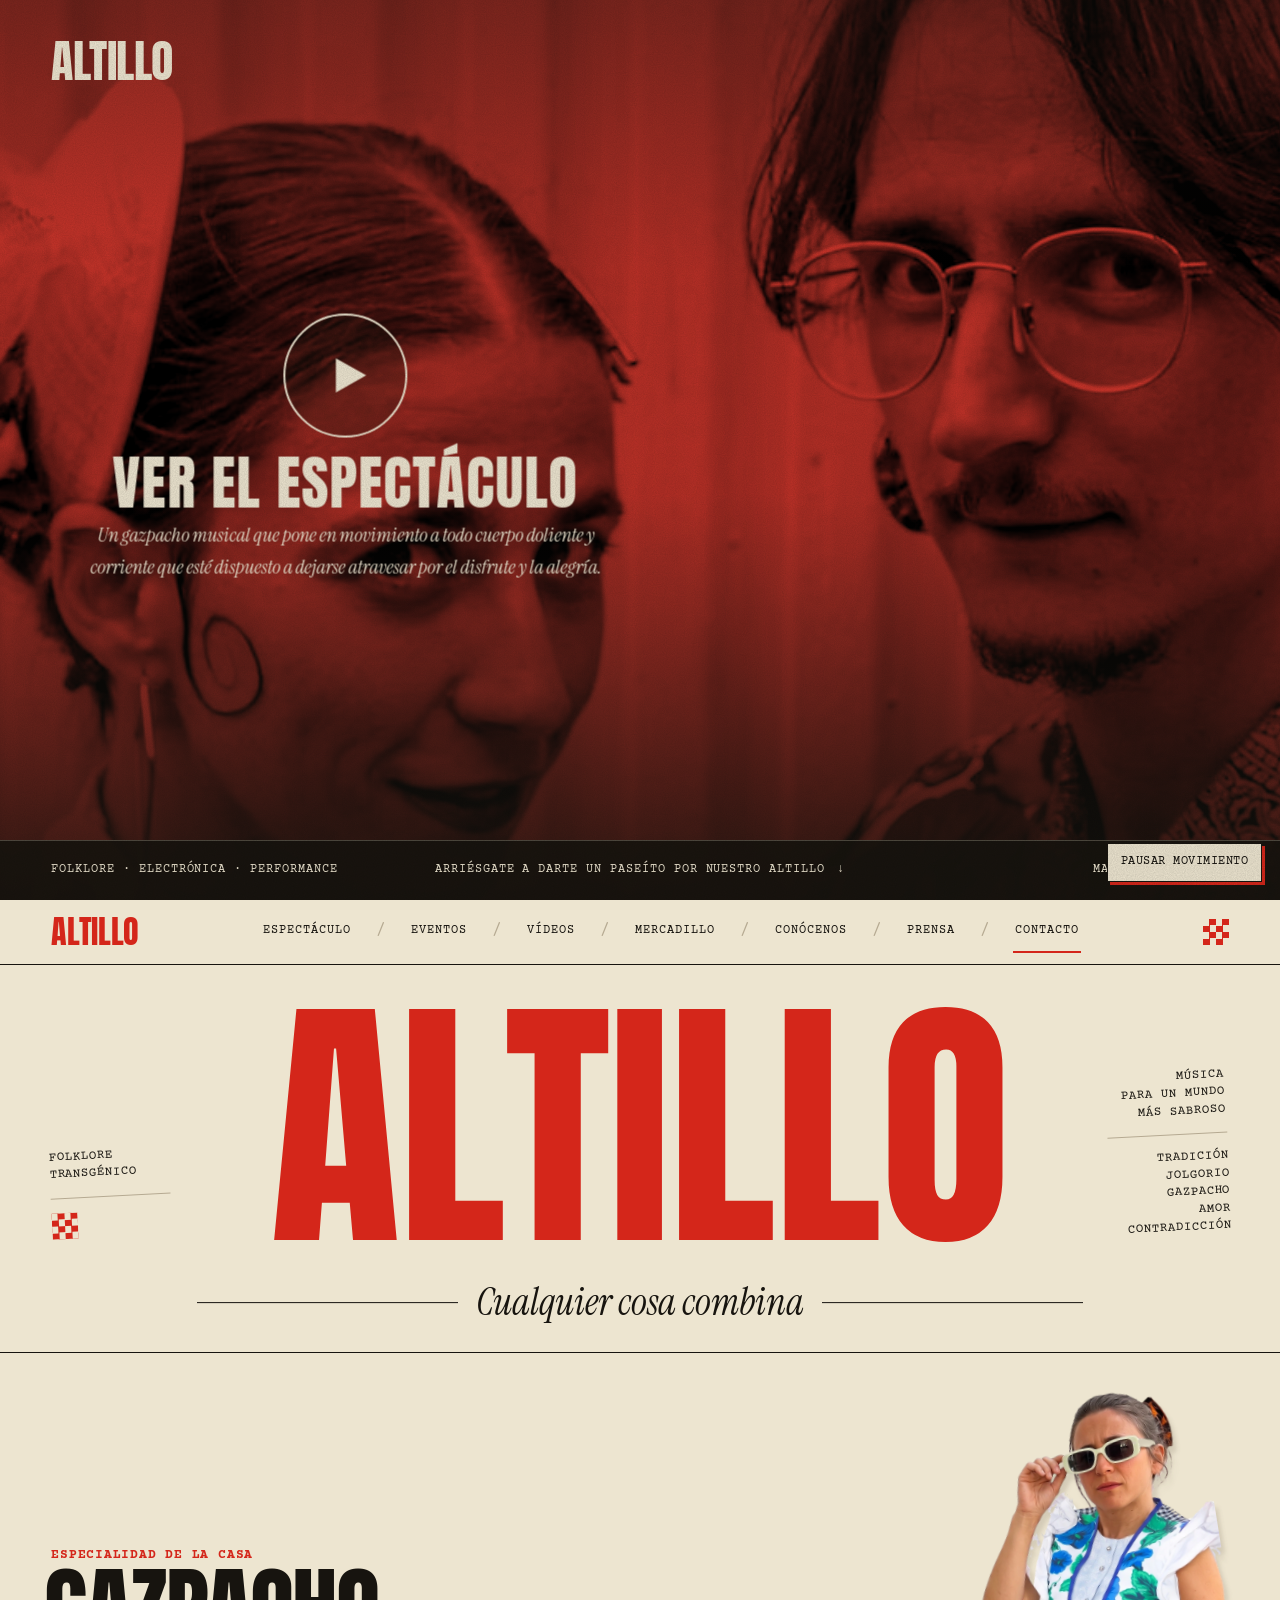
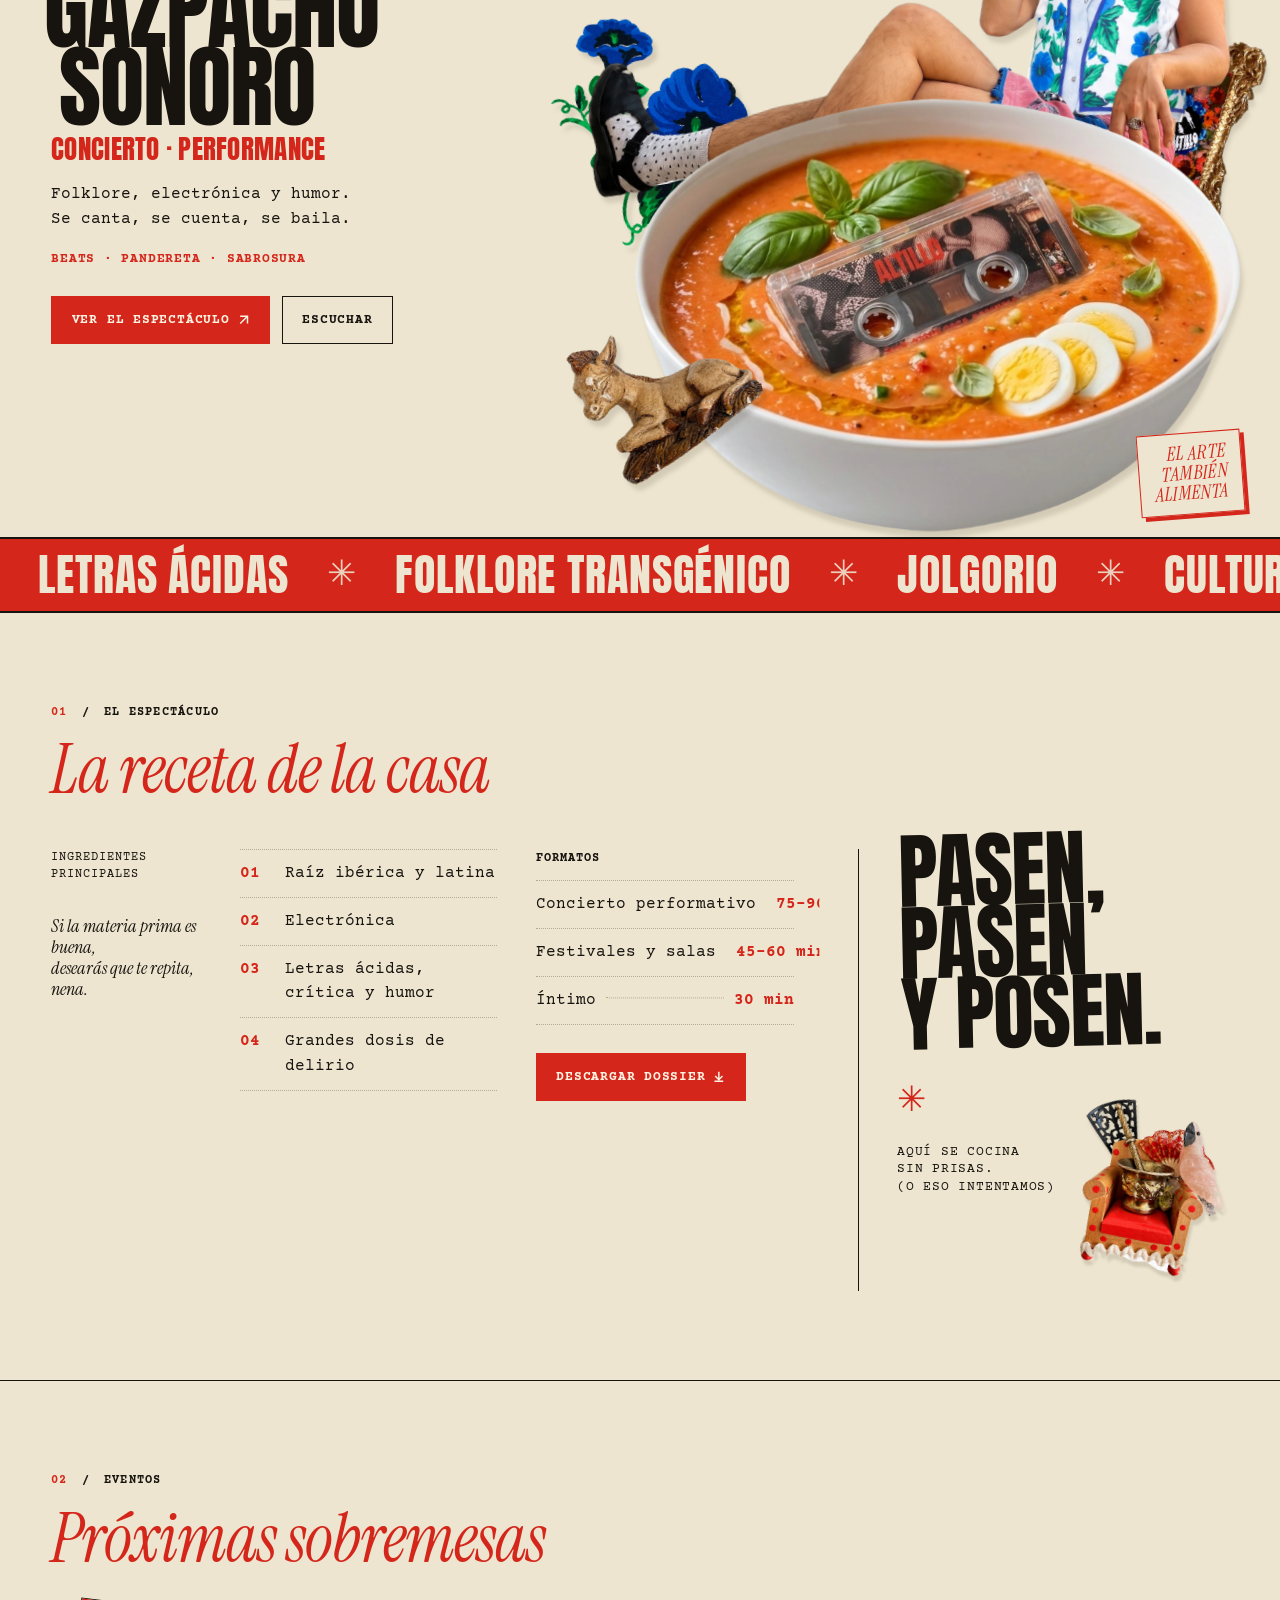
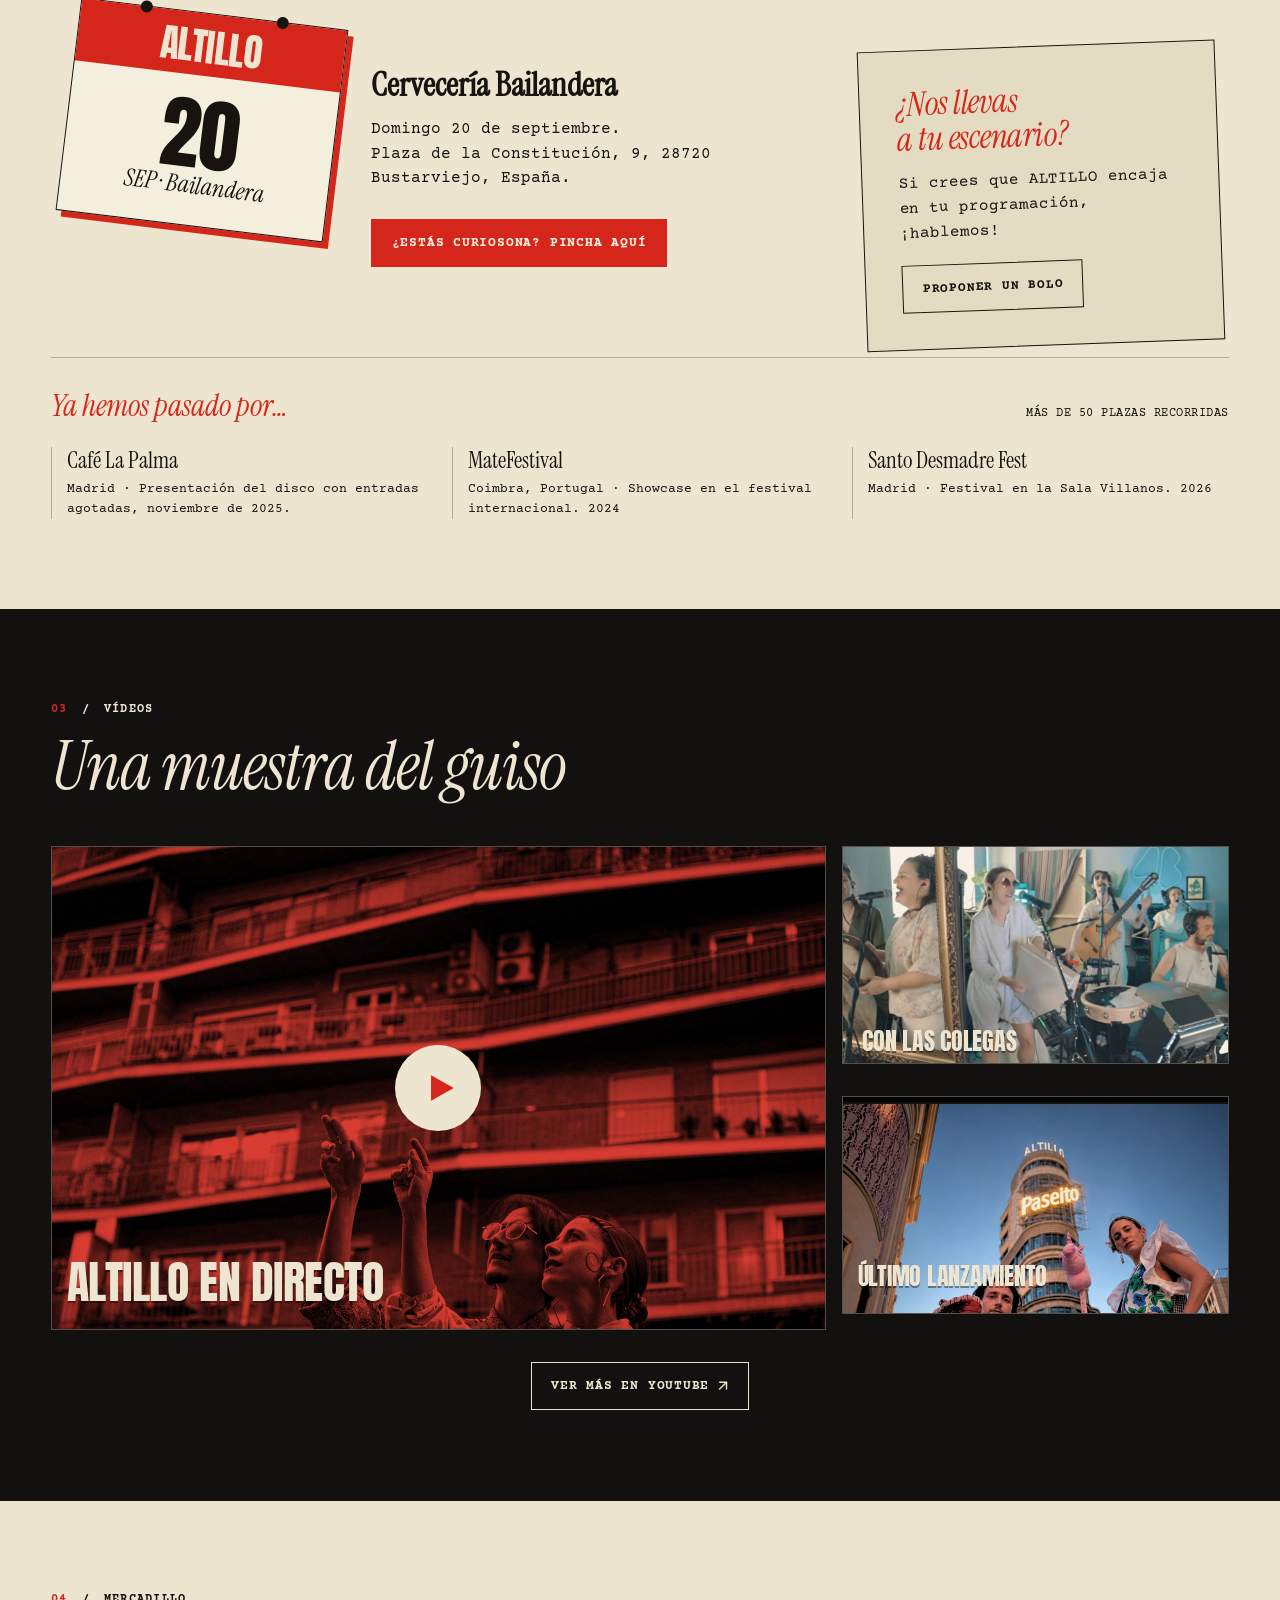
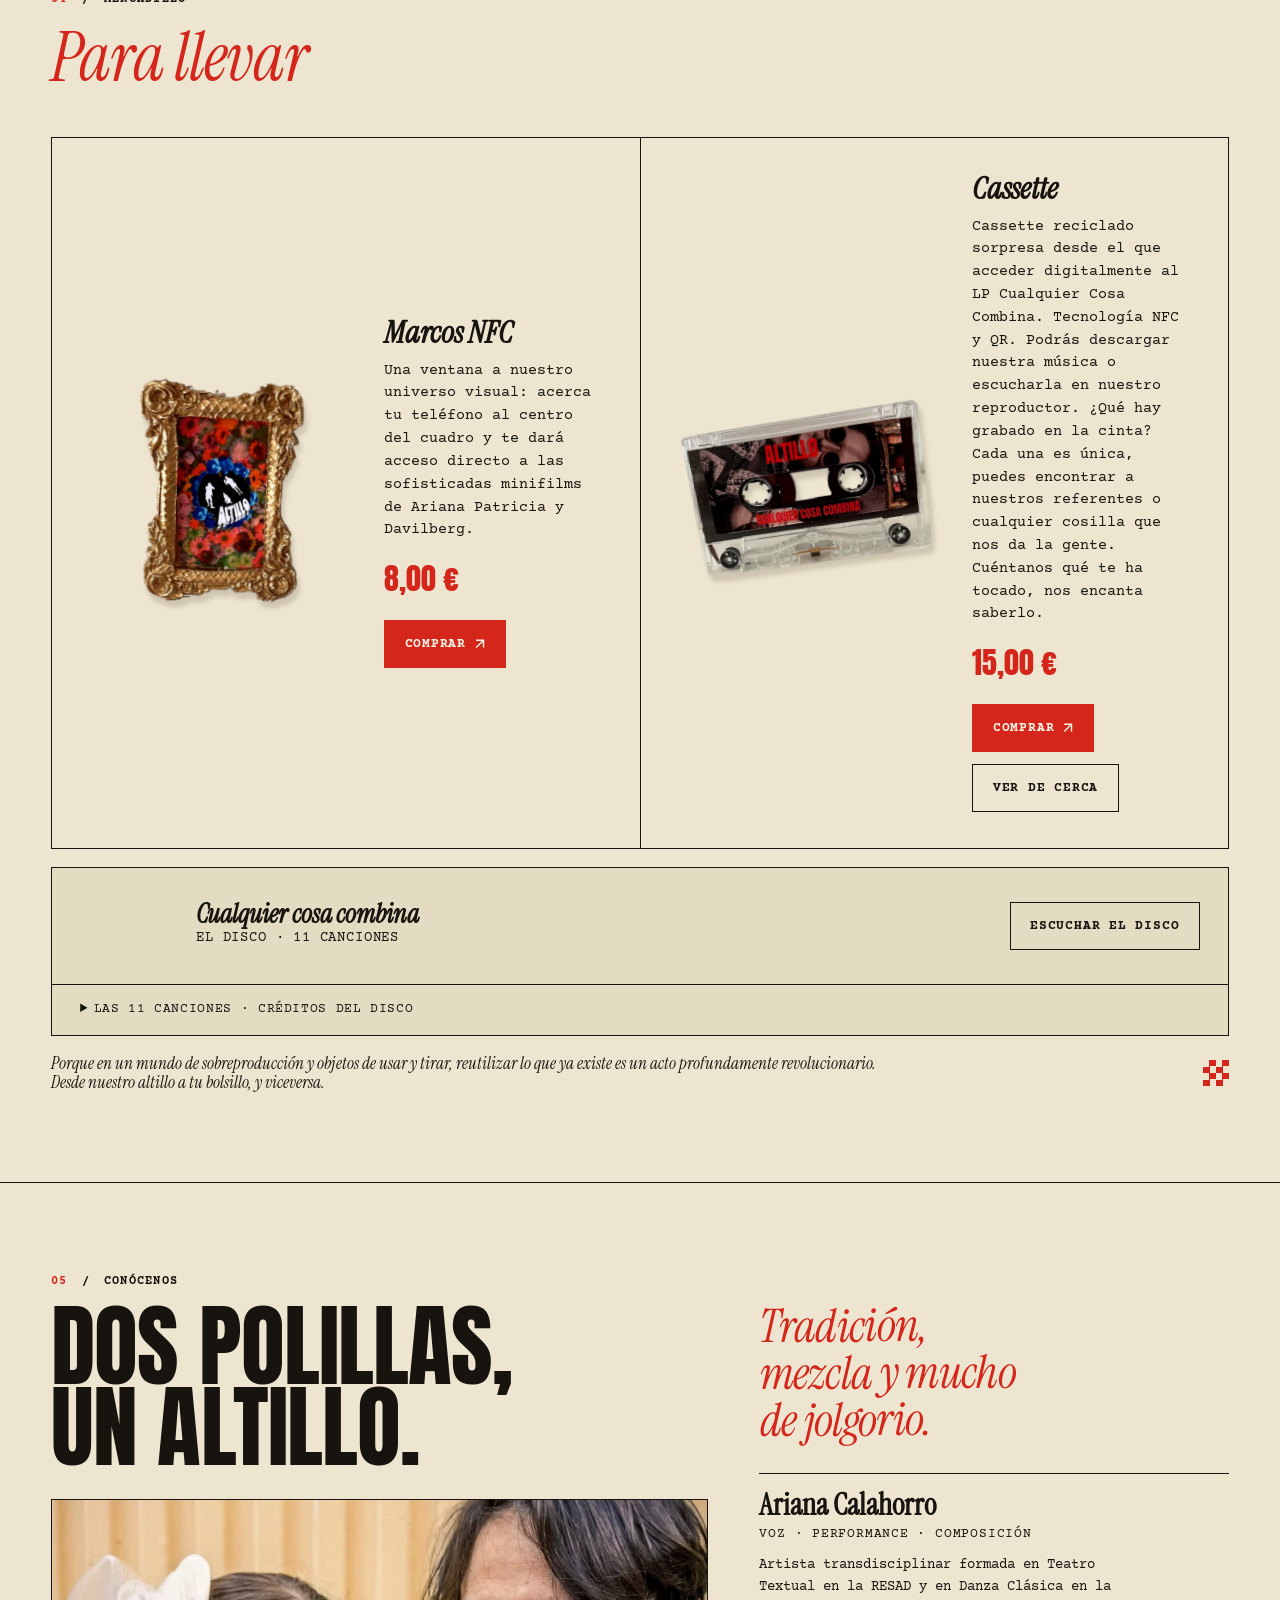
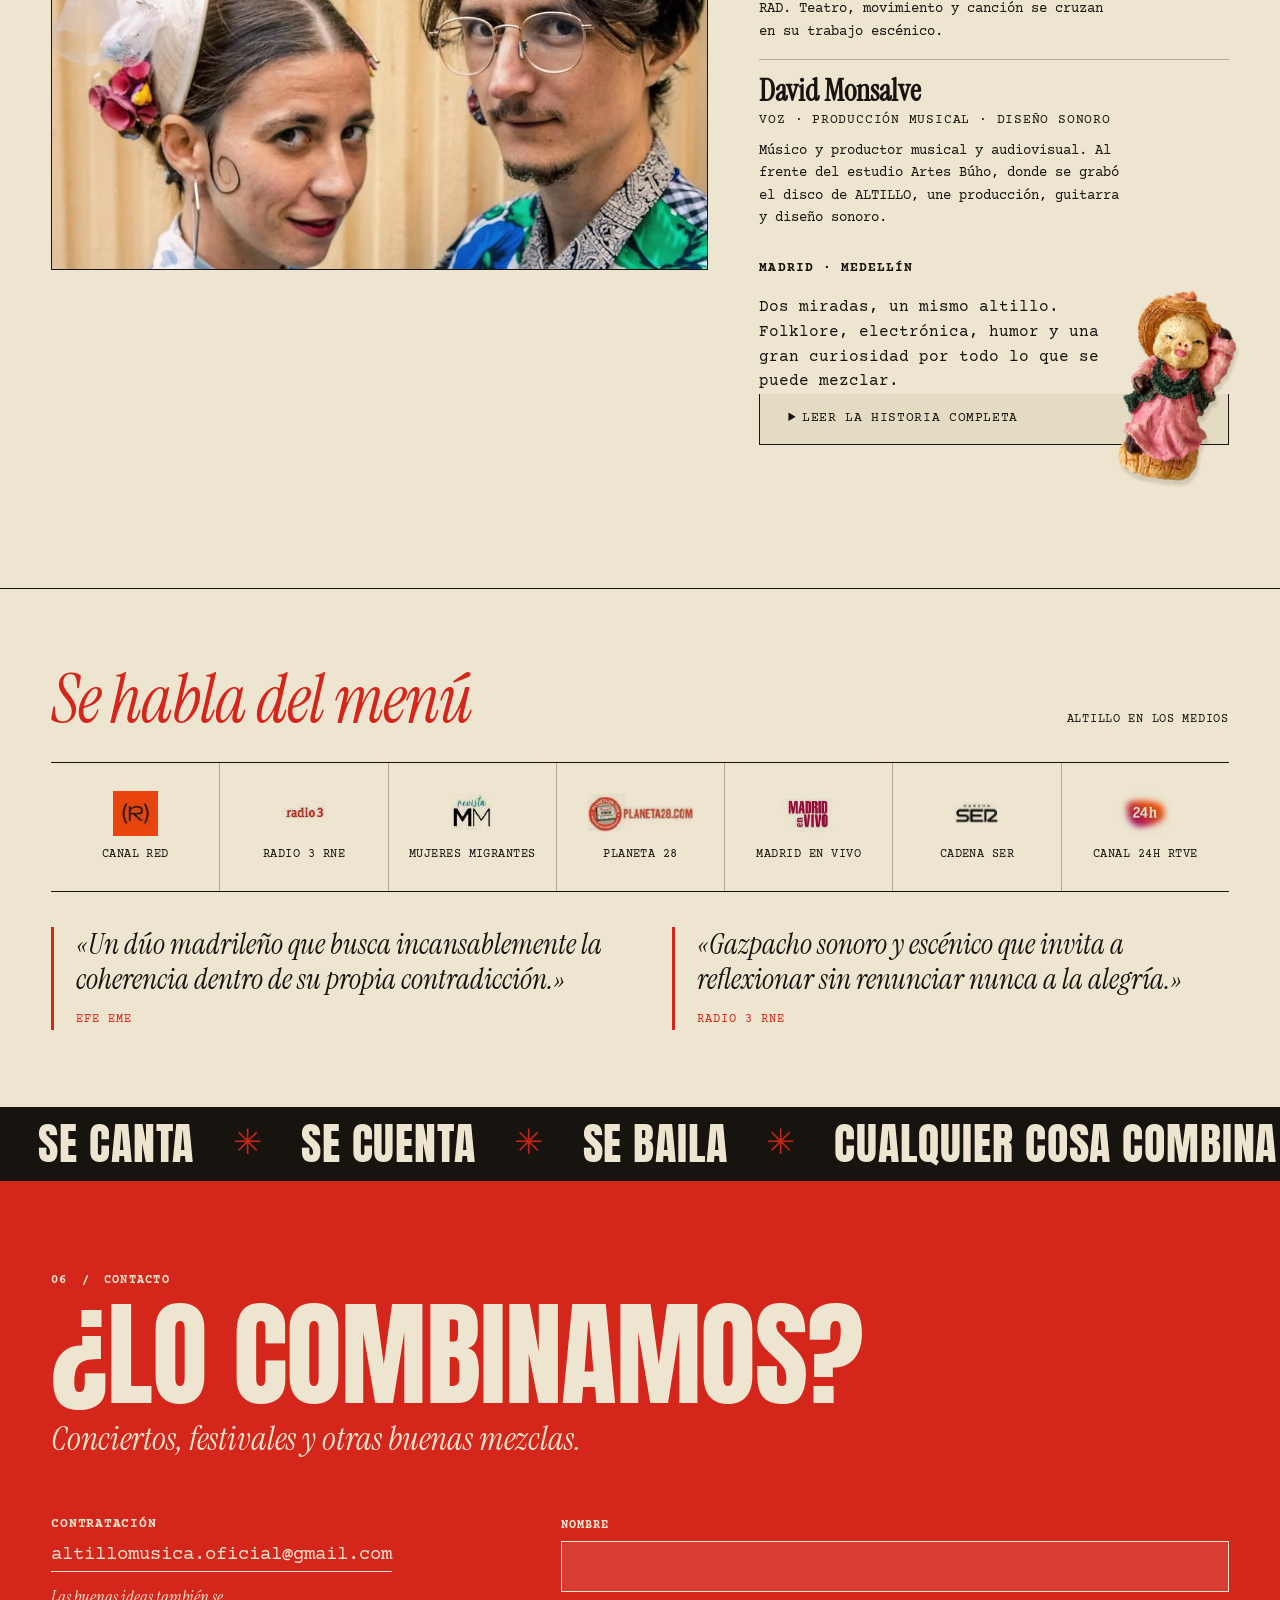
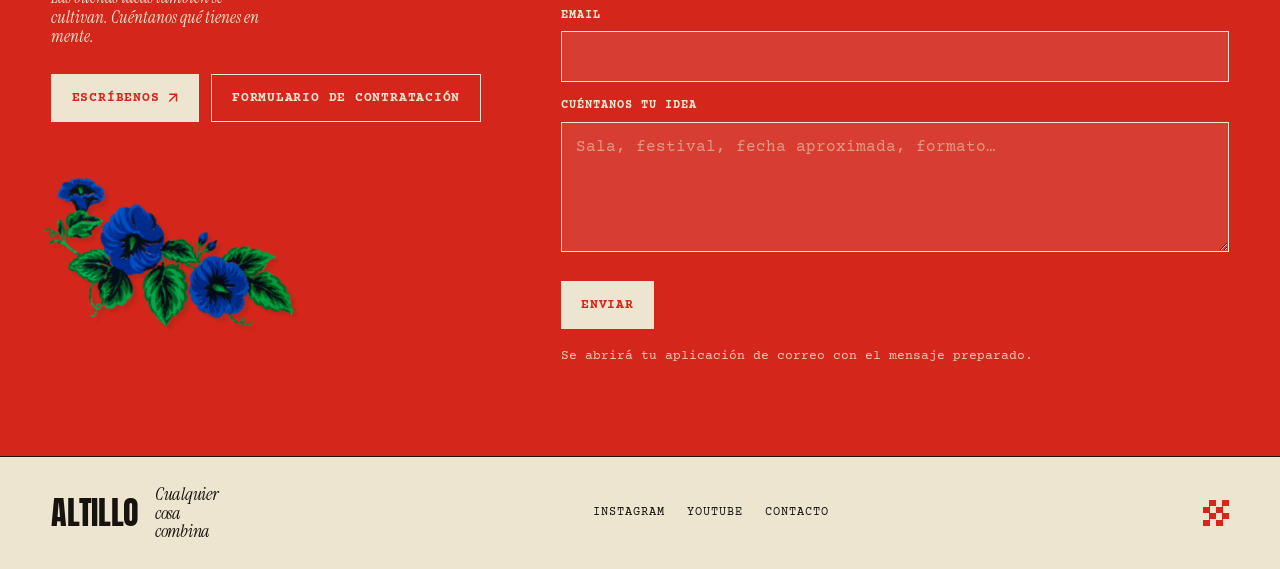
==== commit 7c009150: "Arreglar Open Graph para la miniatura de WhatsApp og:image era una ruta relativa (assets/img/...), q" ====
--- a/index.html
+++ b/index.html
@@ -7,7 +7,18 @@
 <meta name="description" content="ALTILLO: folklore, electrónica y humor. Gazpacho Sonoro, un espectáculo teatral musical. Se canta, se cuenta, se baila.">
 <meta property="og:title" content="ALTILLO — Gazpacho Sonoro">
 <meta property="og:description" content="Folklore, electrónica y humor. Un espectáculo teatral musical.">
-<meta property="og:image" content="assets/img/gazpacho-sonoro.jpg">
+<meta property="og:type" content="website">
+<meta property="og:site_name" content="ALTILLO">
+<meta property="og:locale" content="es_ES">
+<meta property="og:url" content="https://altillomusica.com/">
+<meta property="og:image" content="https://altillomusica.com/assets/img/og-altillo.jpg">
+<meta property="og:image:secure_url" content="https://altillomusica.com/assets/img/og-altillo.jpg">
+<meta property="og:image:type" content="image/jpeg">
+<meta property="og:image:width" content="1200">
+<meta property="og:image:height" content="630">
+<meta property="og:image:alt" content="Cassette de ALTILLO «Cualquier cosa combina» metido en un cuenco de gazpacho">
+<meta name="twitter:card" content="summary_large_image">
+<link rel="canonical" href="https://altillomusica.com/">
 <meta name="theme-color" content="#d4261a">
 <link rel="icon" href="data:image/svg+xml,%3Csvg xmlns='http://www.w3.org/2000/svg' viewBox='0 0 32 32'%3E%3Crect width='32' height='32' fill='%23ede5d0'/%3E%3Crect x='4' y='4' width='12' height='12' fill='%23d4261a'/%3E%3Crect x='16' y='16' width='12' height='12' fill='%23d4261a'/%3E%3C/svg%3E">
 <link rel="preconnect" href="https://fonts.googleapis.com">
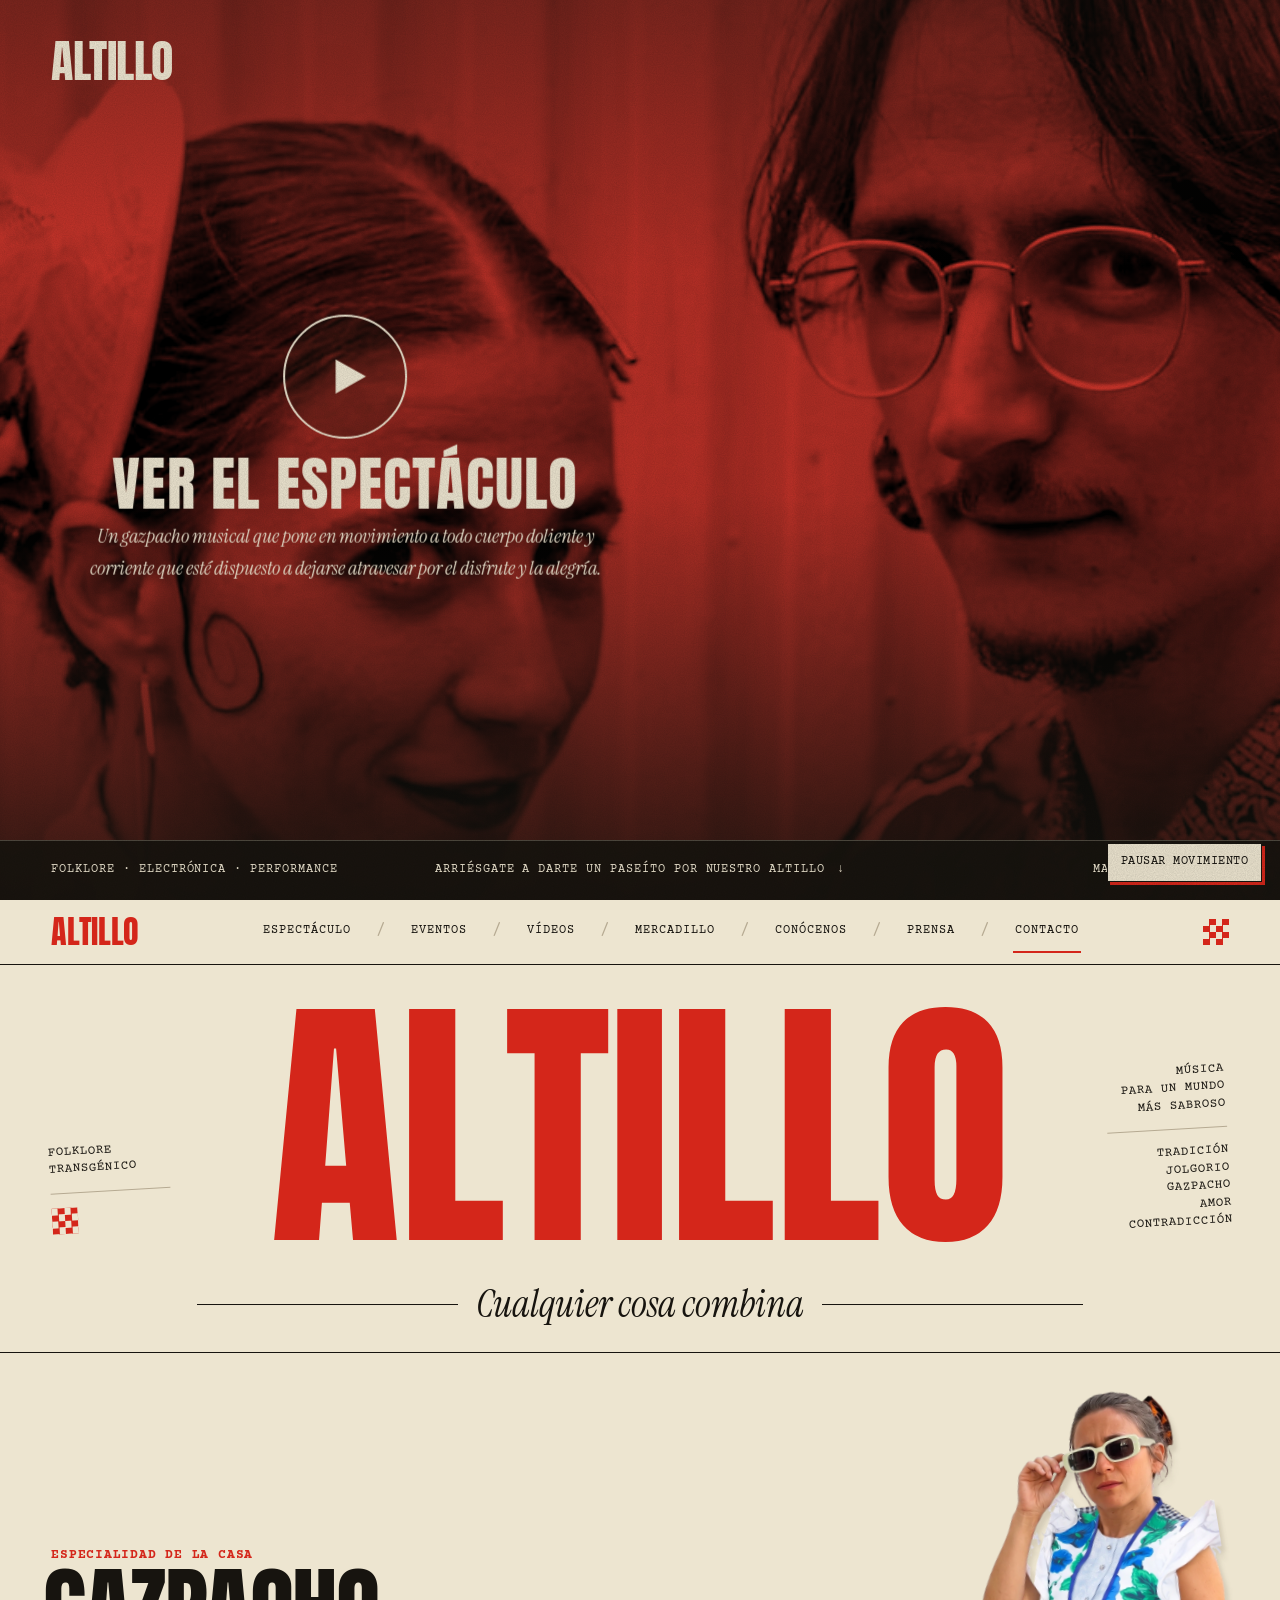
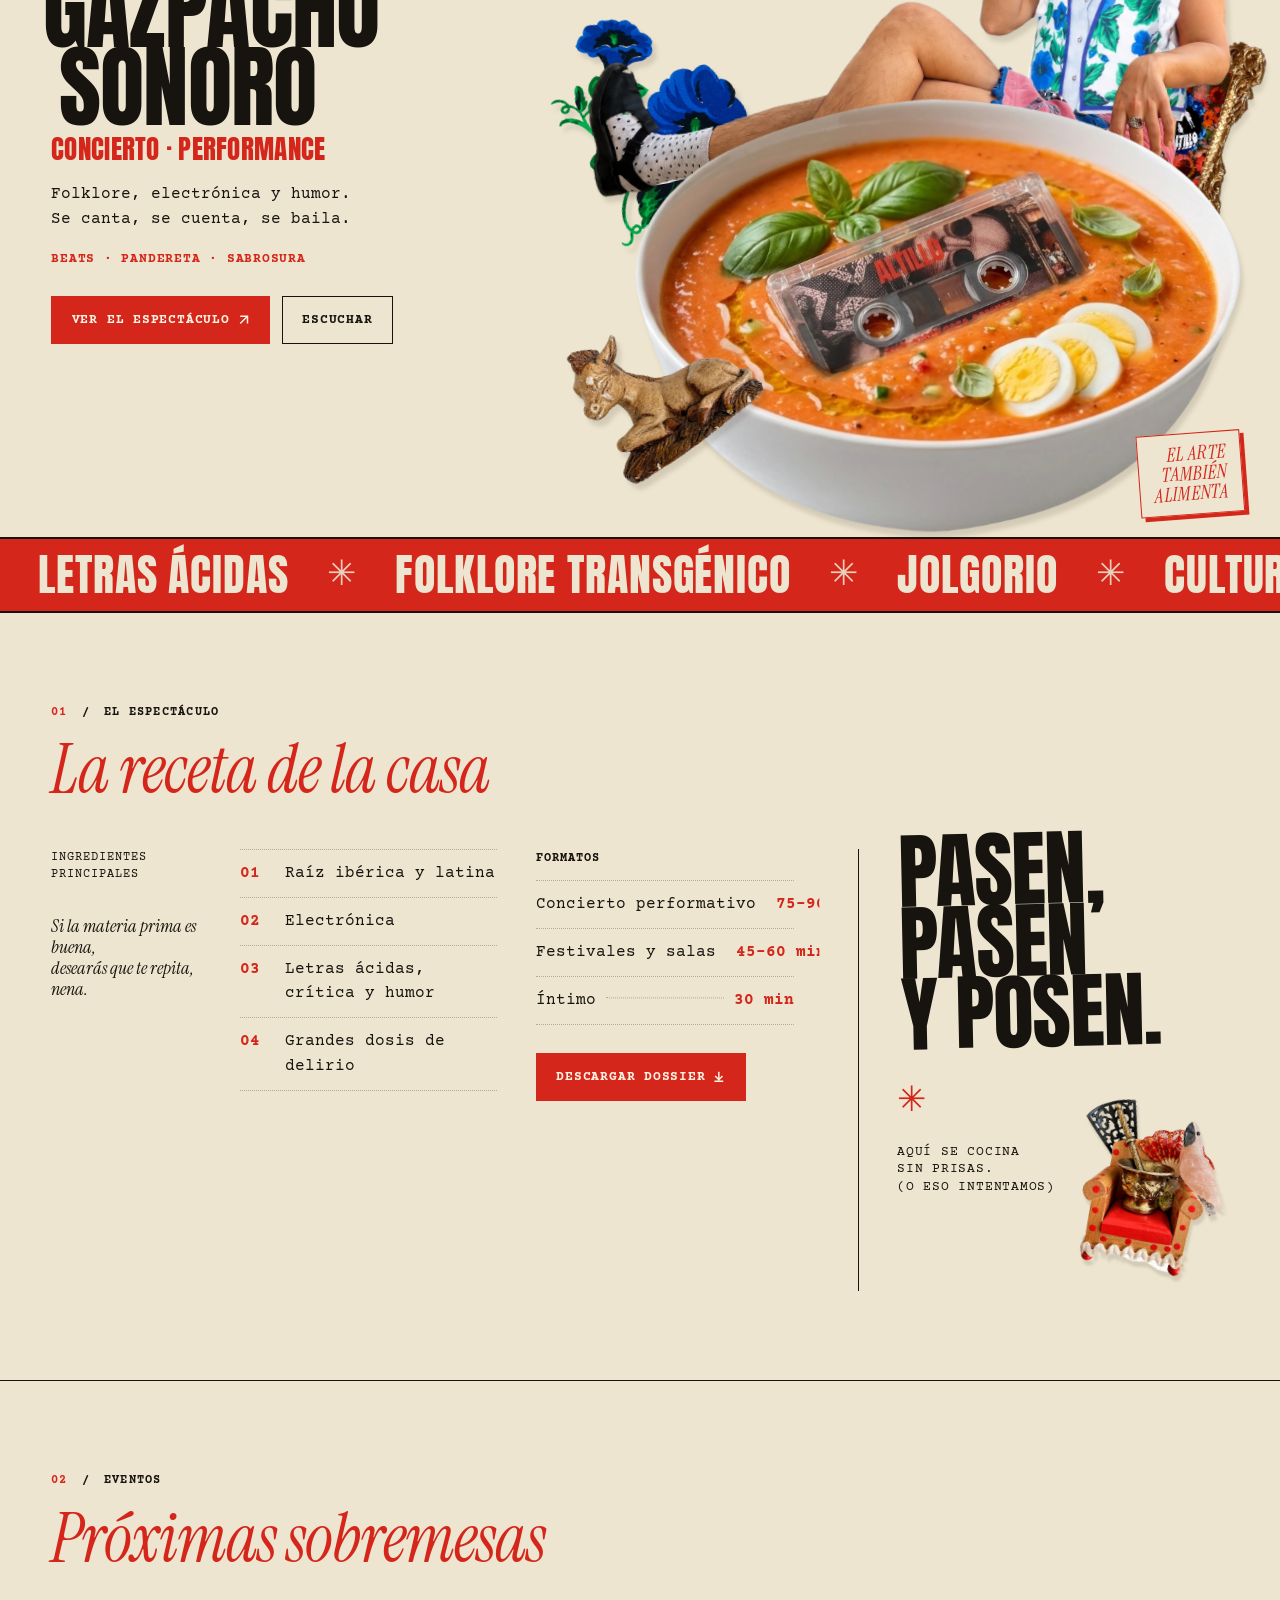
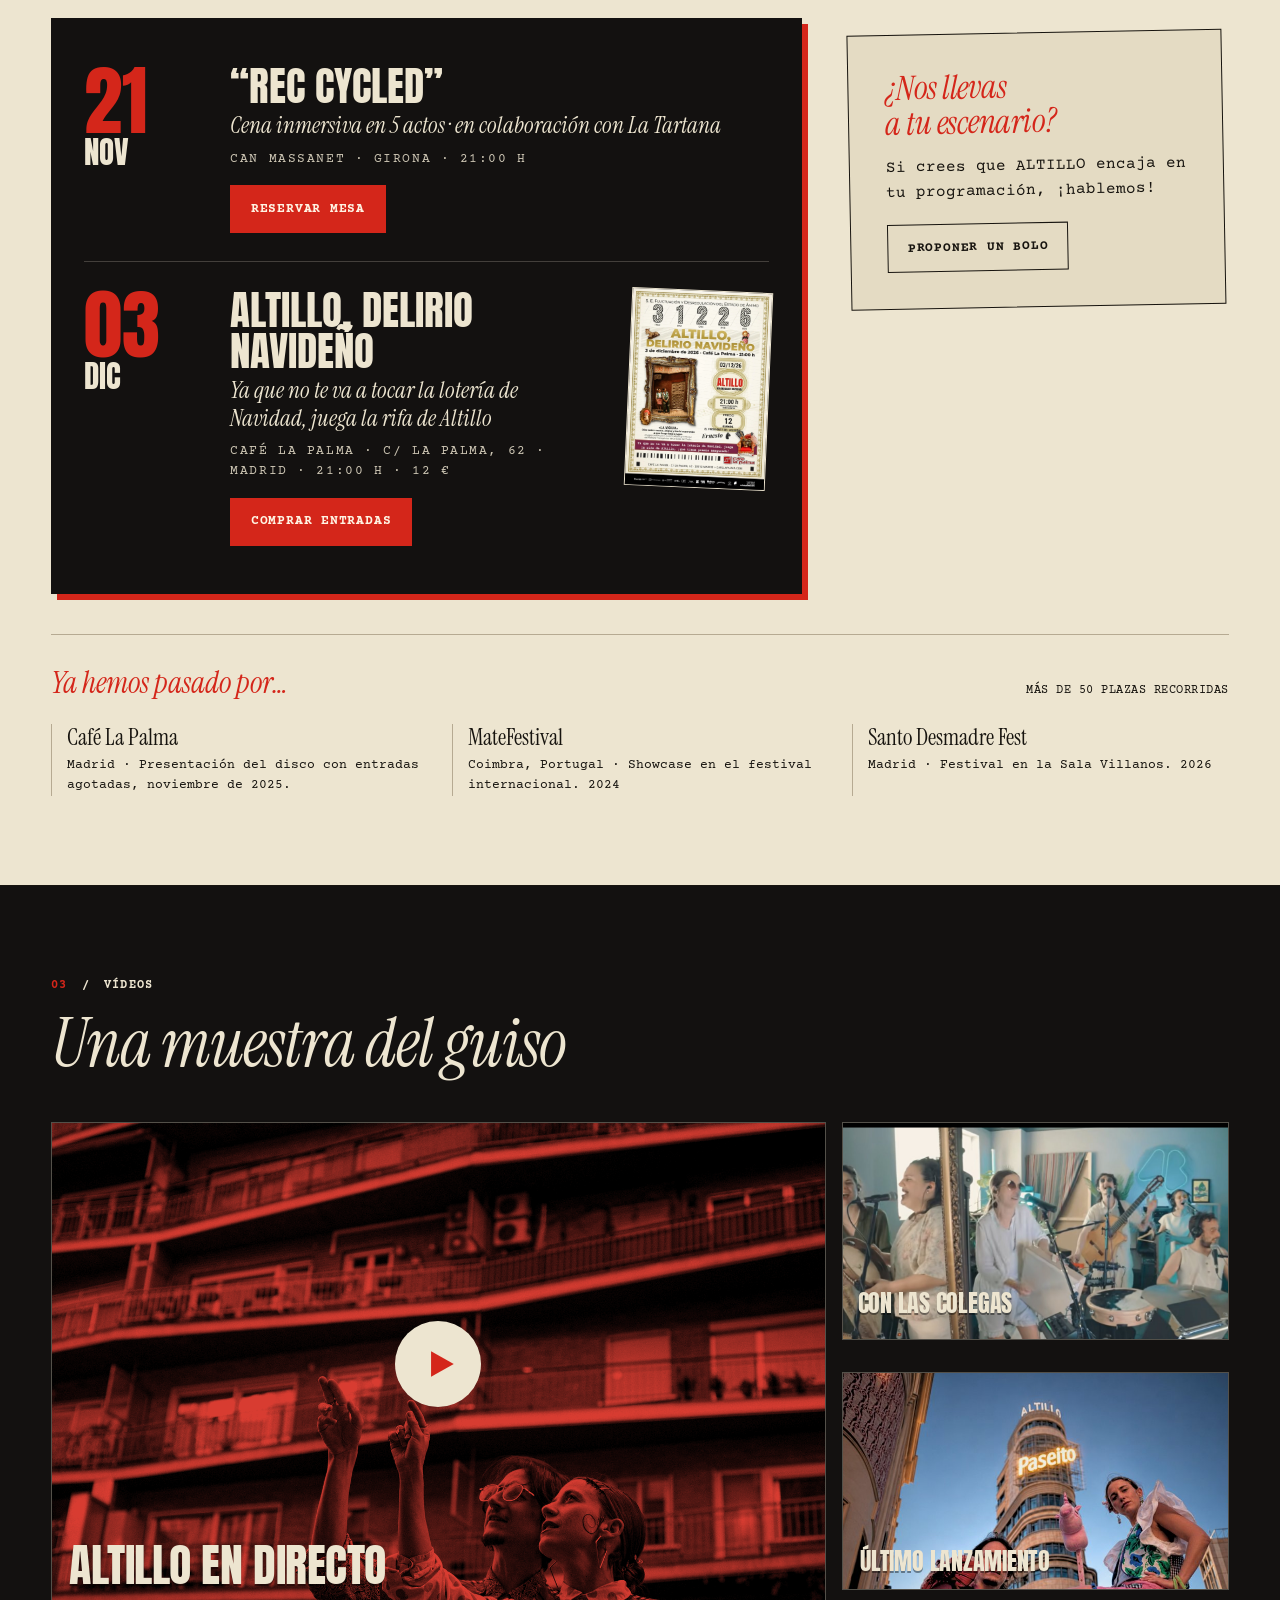
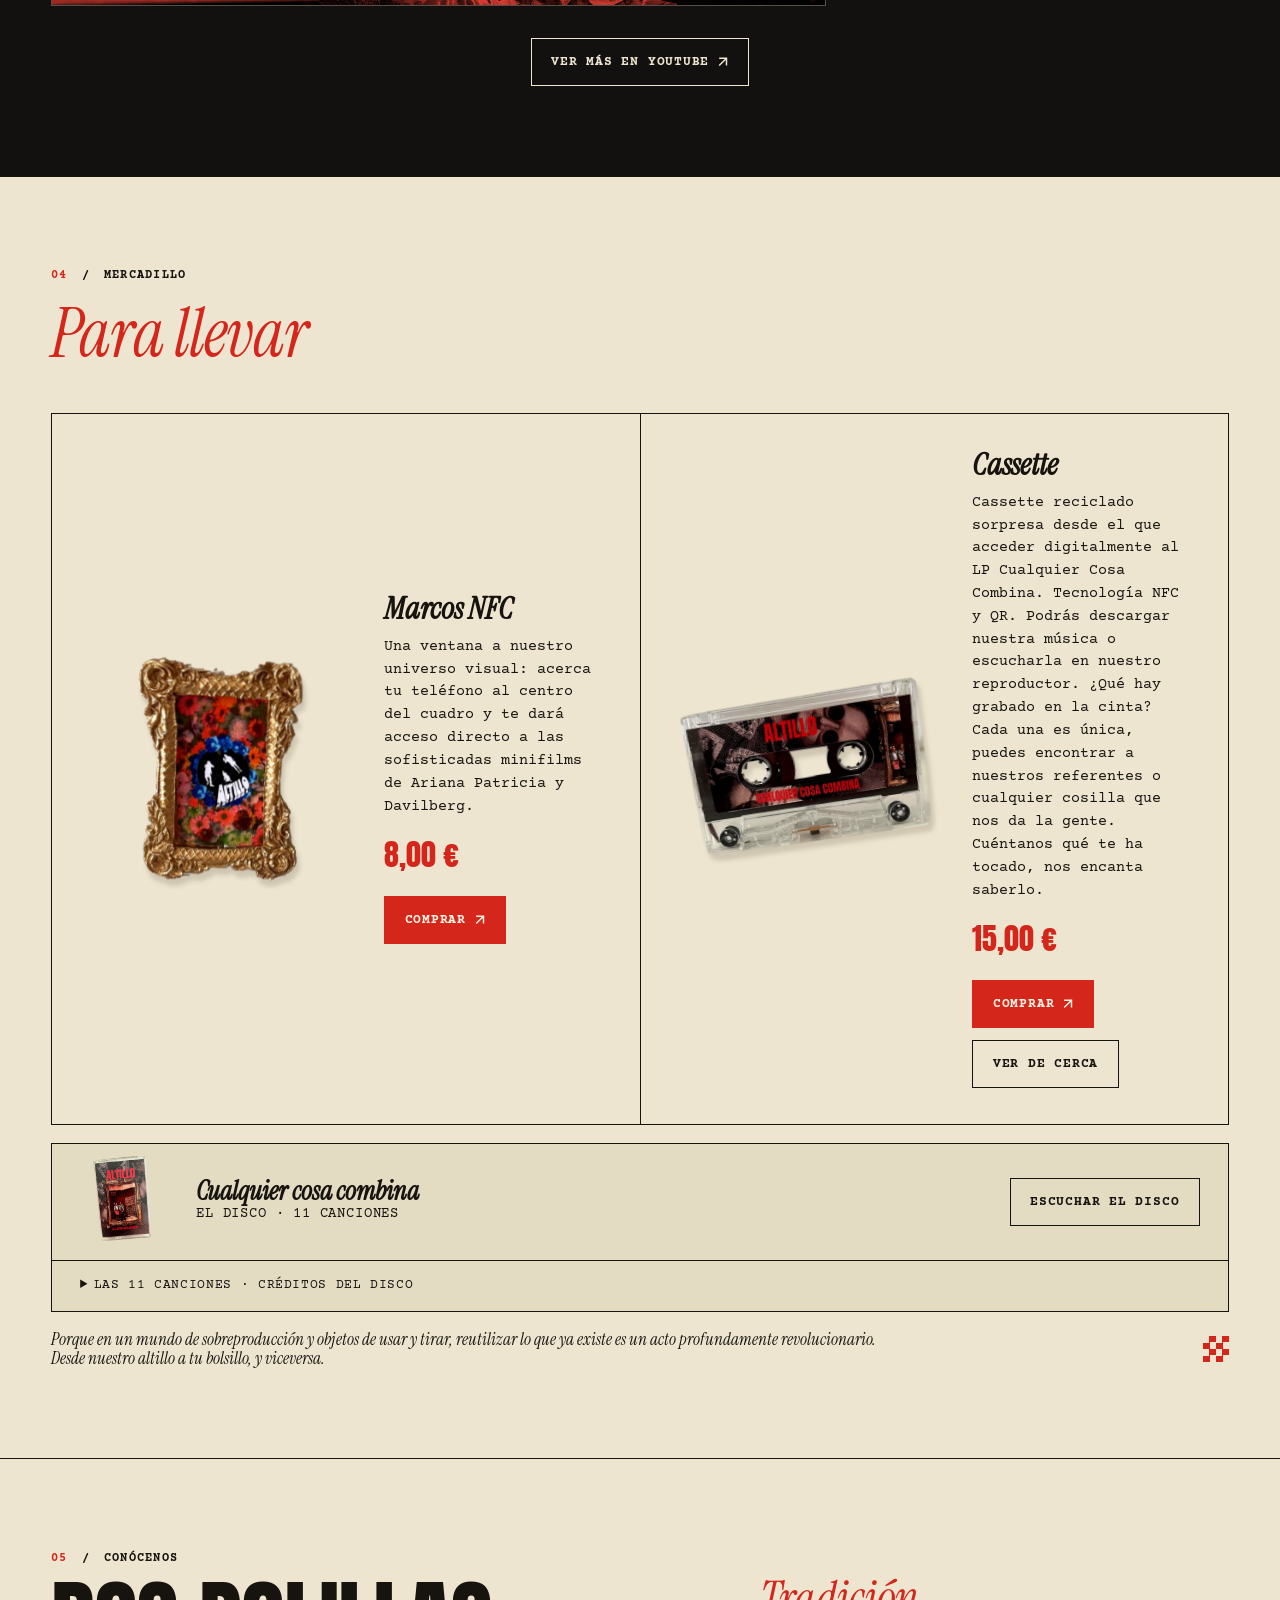
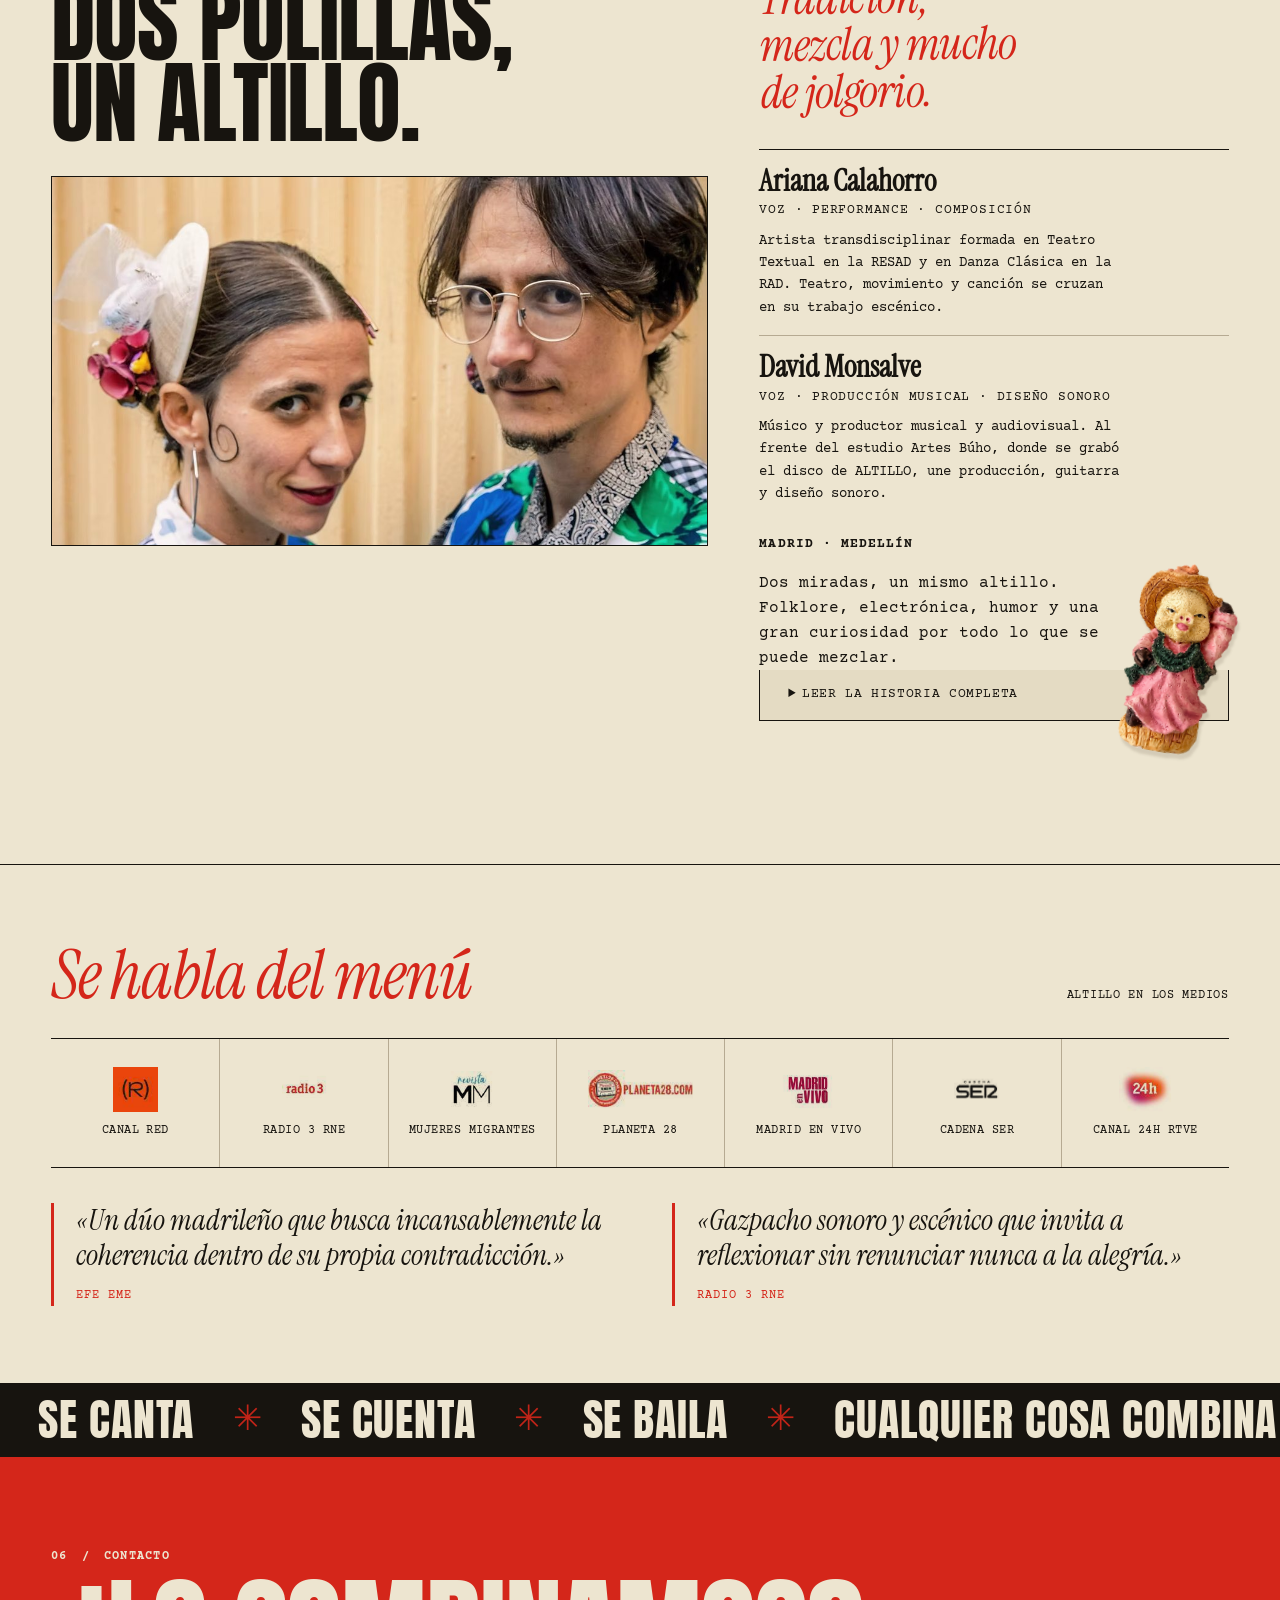
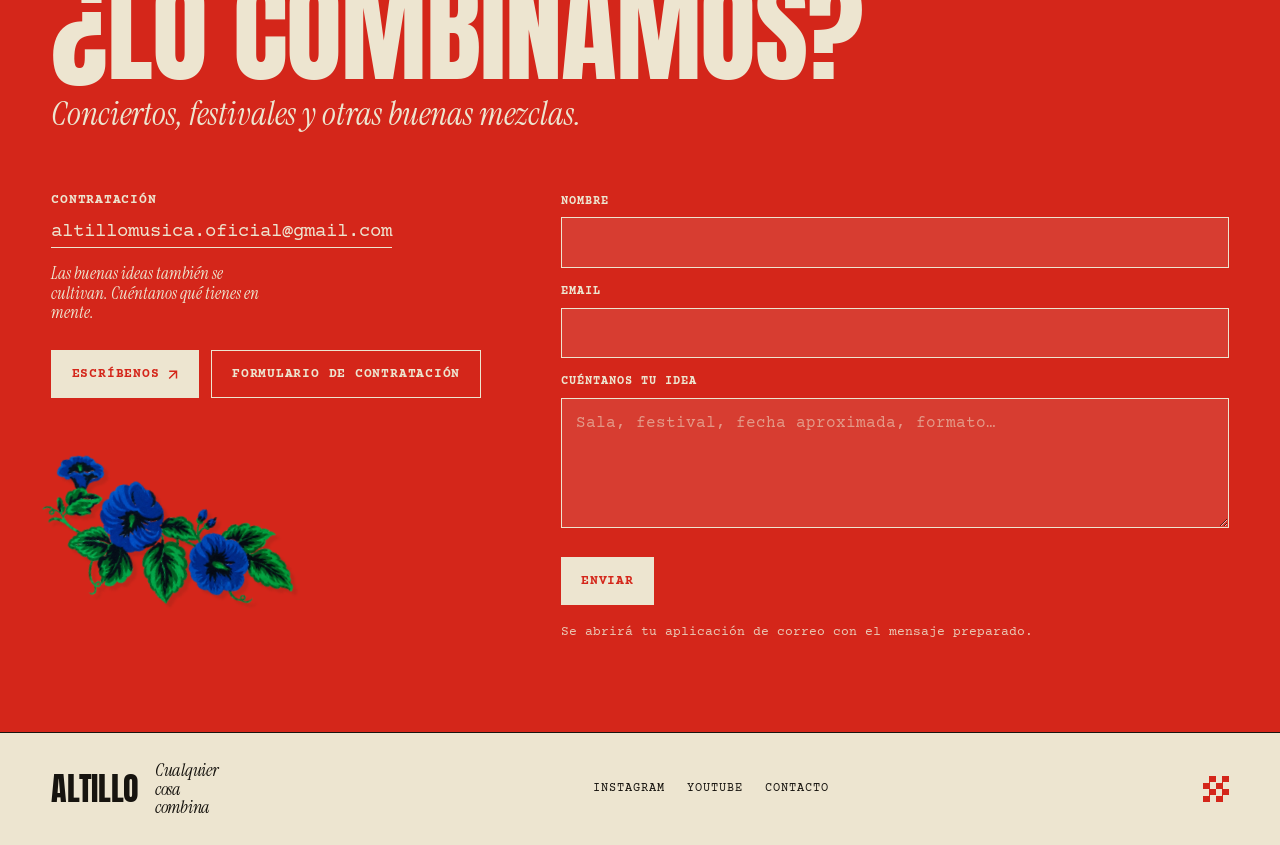
==== commit 18939bc6: "Eventos: quita Bailandera y añade REC CYCLED (21 nov) y Delirio Navideño (3 dic) Co-Authored-By: Cla" ====
--- a/index.html
+++ b/index.html
@@ -199,12 +199,20 @@
 
 /* 02 eventos */
 .eventos{display:grid;grid-template-columns:minmax(220px,3fr) minmax(0,5fr) minmax(0,4fr);gap:clamp(24px,4vw,64px);align-items:center}
-.calendario{position:relative;background:#f4eedd;border:1.5px solid var(--tinta);box-shadow:6px 6px 0 var(--tomate);transform:rotate(-2deg);padding:0 0 24px}
-.calendario .cabeza{background:var(--tomate);color:var(--crema);text-align:center;padding:14px 10px 10px;font-size:2.4rem;line-height:1}
-.calendario .agujero{width:12px;height:12px;border-radius:50%;background:var(--tinta);position:absolute;top:-6px}
-.calendario .agujero.a{left:22%}.calendario .agujero.b{right:22%}
-.calendario .fecha{font-family:var(--display);font-size:5rem;text-align:center;line-height:1;padding:18px 0 4px}
-.calendario .fecha small{display:block;font-family:var(--serif);font-style:italic;font-size:1.5rem;text-transform:none;letter-spacing:0}
+.eventos{grid-template-columns:minmax(0,8fr) minmax(0,4fr);align-items:start}
+.fechas{list-style:none;margin:0;padding:clamp(8px,1.6vw,20px) clamp(18px,2.6vw,36px);background:var(--negro);color:var(--crema);box-shadow:6px 6px 0 var(--tomate)}
+.fecha-fila{display:grid;grid-template-columns:clamp(84px,9vw,128px) minmax(0,1fr) auto;gap:clamp(14px,2.4vw,36px);align-items:start;padding:clamp(18px,2.4vw,28px) 0;border-top:1px solid rgba(237,229,208,.22)}
+.fecha-fila:first-child{border-top:0}
+.fecha-dia{font-family:var(--display);text-transform:uppercase;line-height:.9;margin:0}
+.fecha-dia b{display:block;font-weight:400;font-size:clamp(3.4rem,6vw,5.2rem);color:var(--tomate)}
+.fecha-dia span{display:block;font-size:clamp(1.5rem,2.4vw,2.1rem);margin-top:.15em}
+.eventos .fecha-info h3{font-family:var(--display);font-weight:400;text-transform:uppercase;font-size:clamp(1.9rem,3.2vw,2.9rem);line-height:1;margin-bottom:.35rem;color:var(--crema)}
+.fecha-sub{font-family:var(--serif);font-style:italic;font-size:clamp(1.2rem,1.8vw,1.6rem);line-height:1.2;margin-bottom:.55rem}
+.fecha-lugar{font-family:var(--mono);font-size:.8125rem;letter-spacing:.12em;text-transform:uppercase;opacity:.85}
+.fecha-acciones{margin-top:1rem}
+.fecha-acciones .btn:hover{background:var(--crema);border-color:var(--crema);color:var(--tinta)}
+.fecha-cartel{display:block;width:clamp(96px,11vw,150px);border:1.5px solid var(--crema);transform:rotate(2.5deg);transition:transform .35s}
+.fecha-cartel:hover{transform:rotate(0) scale(1.04)}
 .eventos h3{font-family:var(--serif);font-size:clamp(1.6rem,2.6vw,2.4rem);line-height:1.05;margin-bottom:.9rem}
 .eventos .llamada{border:1.5px solid var(--tinta);padding:clamp(22px,3vw,36px);background:var(--crema-2)}
 .eventos .llamada h3{font-style:italic;color:var(--tomate)}
@@ -311,7 +319,7 @@
 @media (max-width:1024px){
   .receta{grid-template-columns:1fr}
   .receta-lateral{border-left:0;border-top:1.5px solid var(--tinta);padding:24px 0 0}
-  .eventos{grid-template-columns:minmax(200px,1fr) 1.4fr}
+  .eventos{grid-template-columns:1fr}
   .eventos .llamada{grid-column:1/-1}
   .nosotros{grid-template-columns:1fr}
 }
@@ -357,8 +365,8 @@
   .contacto-grid{grid-template-columns:1fr}
 }
 @media (max-width:560px){
-  .eventos{grid-template-columns:1fr}
-  .calendario{max-width:280px;margin:12px auto 24px}
+  .fecha-fila{grid-template-columns:72px minmax(0,1fr)}
+  .fecha-cartel{grid-column:2;width:140px;transform:none}
   .producto{grid-template-columns:1fr}
   .producto figure img{aspect-ratio:4/3}
   .disco-linea{flex-wrap:wrap}
@@ -386,7 +394,7 @@
   .motion-on .portada-poster img{transform:scale(1.16)}
   .motion-on .gazpacho-arte{isolation:isolate}
   .motion-on .gazpacho-arte .sello{z-index:3;transform-origin:75% 15%}
-  .motion-on .producto figure,.motion-on .calendario,.motion-on .eventos .llamada{transform-origin:50% 60%}
+  .motion-on .producto figure,.motion-on .eventos .llamada{transform-origin:50% 60%}
   .motion-on .nosotros figure img{transform:scale(1.13)}
   .motion-on .tarjeta-video img{transform:scale(1.12);transition:transform .8s cubic-bezier(.16,1,.3,1)}
   .motion-on .tarjeta-video:hover img{transform:scale(1.17)}
@@ -637,18 +645,31 @@
     <p class="plato-cab"><span class="num">02</span><span>/</span><span>Eventos</span></p>
     <h2 class="script" id="t-eventos" data-anim="corta">Próximas sobremesas</h2>
     <div class="eventos">
-      <div class="calendario" aria-hidden="true" data-anim="gira">
-        <span class="agujero a"></span><span class="agujero b"></span>
-        <div class="cabeza display">ALTILLO</div>
-        <div class="fecha display">20<small>SEP · Bailandera</small></div>
-      </div>
-      <div>
-        <h3>Cervecería Bailandera</h3>
-        <p>Domingo 20 de septiembre.<br>Plaza de la Constitución, 9, 28720 Bustarviejo, España.</p>
-        <div class="acciones">
-          <a class="btn" href="https://cervezabailandera.es/" target="_blank" rel="noopener noreferrer">¿Estás curiosona? Pincha aquí</a>
-        </div>
-      </div>
+      <ol class="fechas" data-anim="sube">
+        <li class="fecha-fila">
+          <p class="fecha-dia"><b>21</b><span>NOV</span></p>
+          <div class="fecha-info">
+            <h3>“REC CYCLED”</h3>
+            <p class="fecha-sub">Cena inmersiva en 5 actos · en colaboración con La Tartana</p>
+            <p class="fecha-lugar">Can Massanet · Girona · 21:00 h</p>
+            <div class="fecha-acciones">
+              <a class="btn" href="https://latartanacanmassanet.com/21Noviembre26/" target="_blank" rel="noopener noreferrer">Reservar mesa</a>
+            </div>
+          </div>
+        </li>
+        <li class="fecha-fila">
+          <p class="fecha-dia"><b>03</b><span>DIC</span></p>
+          <div class="fecha-info">
+            <h3>Altillo, Delirio Navideño</h3>
+            <p class="fecha-sub">Ya que no te va a tocar la lotería de Navidad, juega la rifa de Altillo</p>
+            <p class="fecha-lugar">Café La Palma · C/ La Palma, 62 · Madrid · 21:00 h · 12 €</p>
+            <div class="fecha-acciones">
+              <a class="btn" href="https://entradas.cafelapalma.com/altillo-03-dic-madrid-entradas" target="_blank" rel="noopener noreferrer">Comprar entradas</a>
+            </div>
+          </div>
+          <a class="fecha-cartel" href="assets/img/cartel-delirio-navideno.webp" target="_blank" rel="noopener"><img src="assets/img/cartel-delirio-navideno.webp" alt="Cartel de «Altillo, Delirio Navideño»: 3 de diciembre de 2026, Café La Palma, 21:00 h, 12 euros" width="800" height="1131" loading="lazy" decoding="async"></a>
+        </li>
+      </ol>
       <div class="llamada"><span class="fragmento fragmento-mono" aria-hidden="true"><img src="assets/img/figura-mono.webp" alt="" width="822" height="1200" decoding="async" loading="lazy"></span>
         <h3 class="script">¿Nos llevas<br>a tu escenario?</h3>
         <p>Si crees que ALTILLO encaja en tu programación, ¡hablemos!</p>
@@ -984,7 +1005,6 @@
     register('.gazpacho h2 span:first-child','.gazpacho',0,-14);
     register('.gazpacho h2 span:last-child','.gazpacho',0,14);
     register('.receta-lateral .grito','.receta',-26,4,-2);
-    register('.calendario','.eventos',-34,10,5);
     register('.eventos .llamada','.eventos',20,-5,-1.5);
     register('.tarjeta-video img','.tarjeta-video',24,5);
     register('.tarjeta-video .titulo','.tarjeta-video',-13,-4);
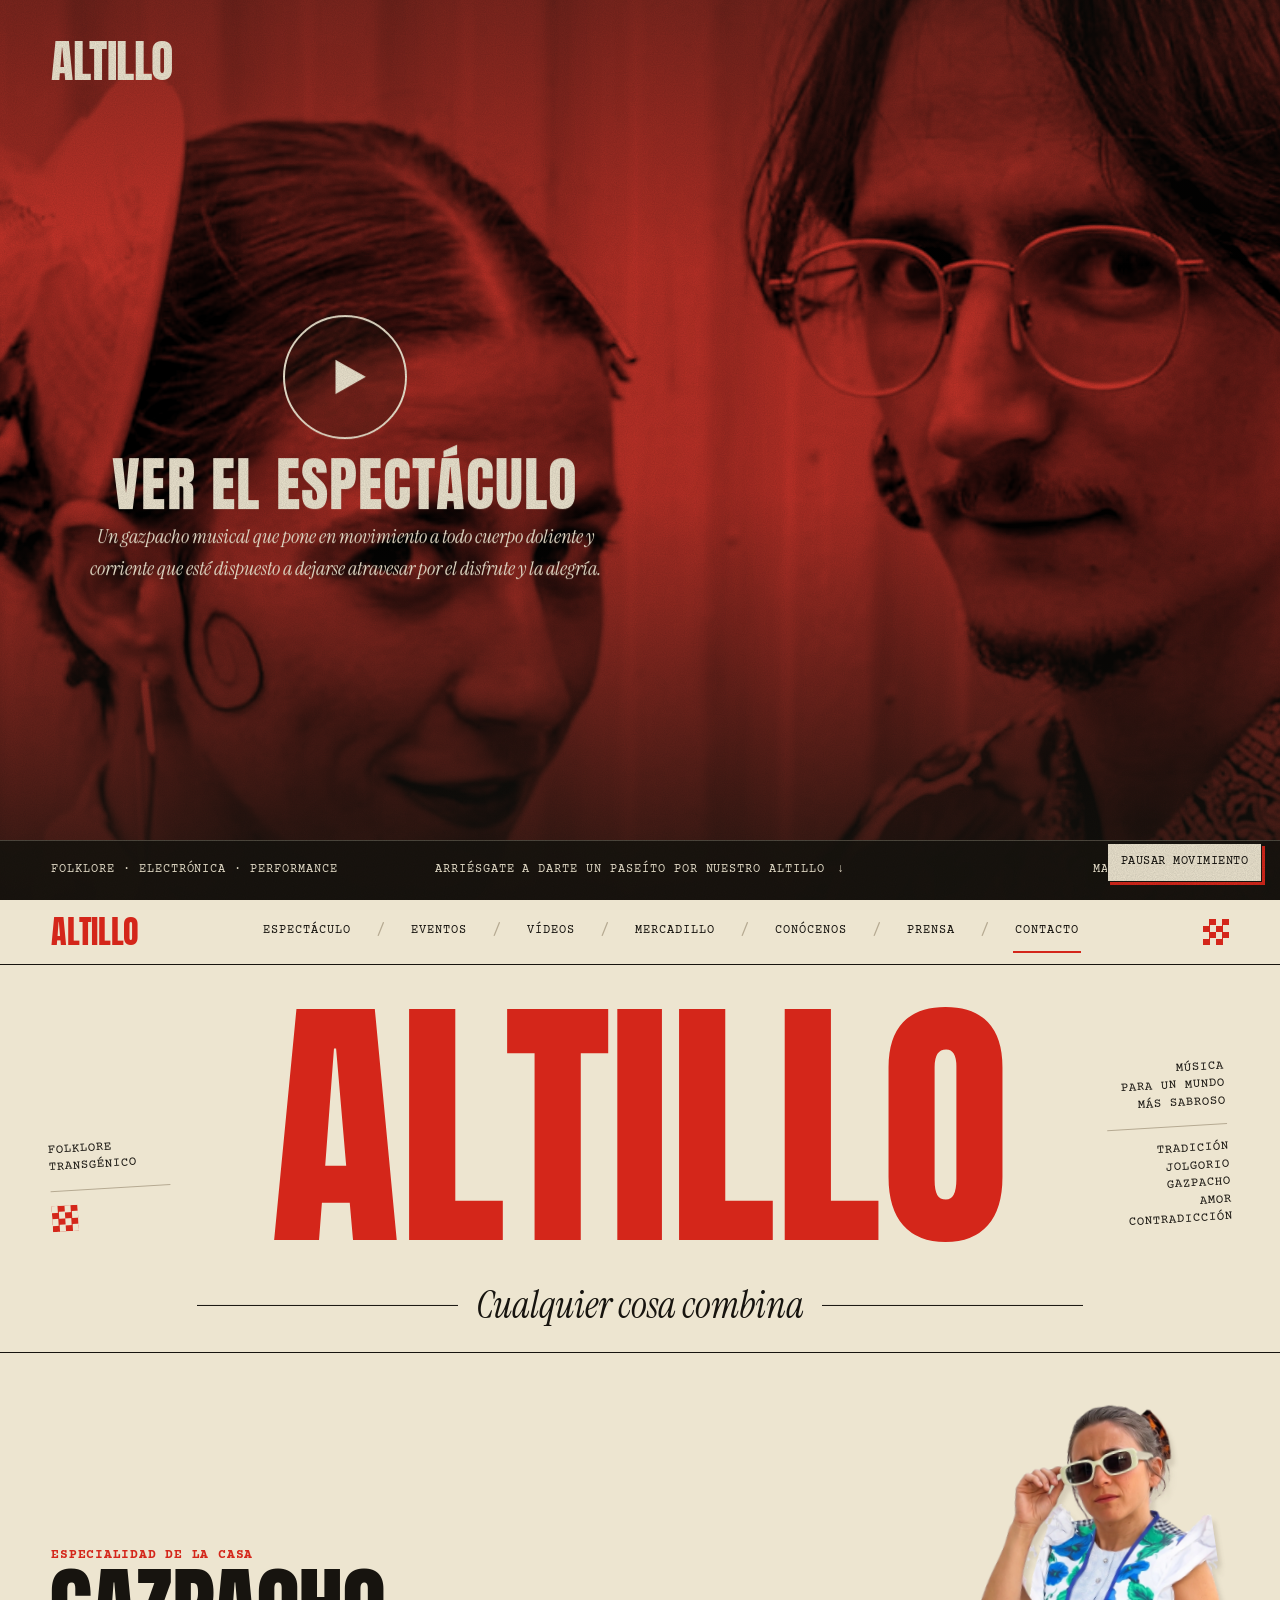
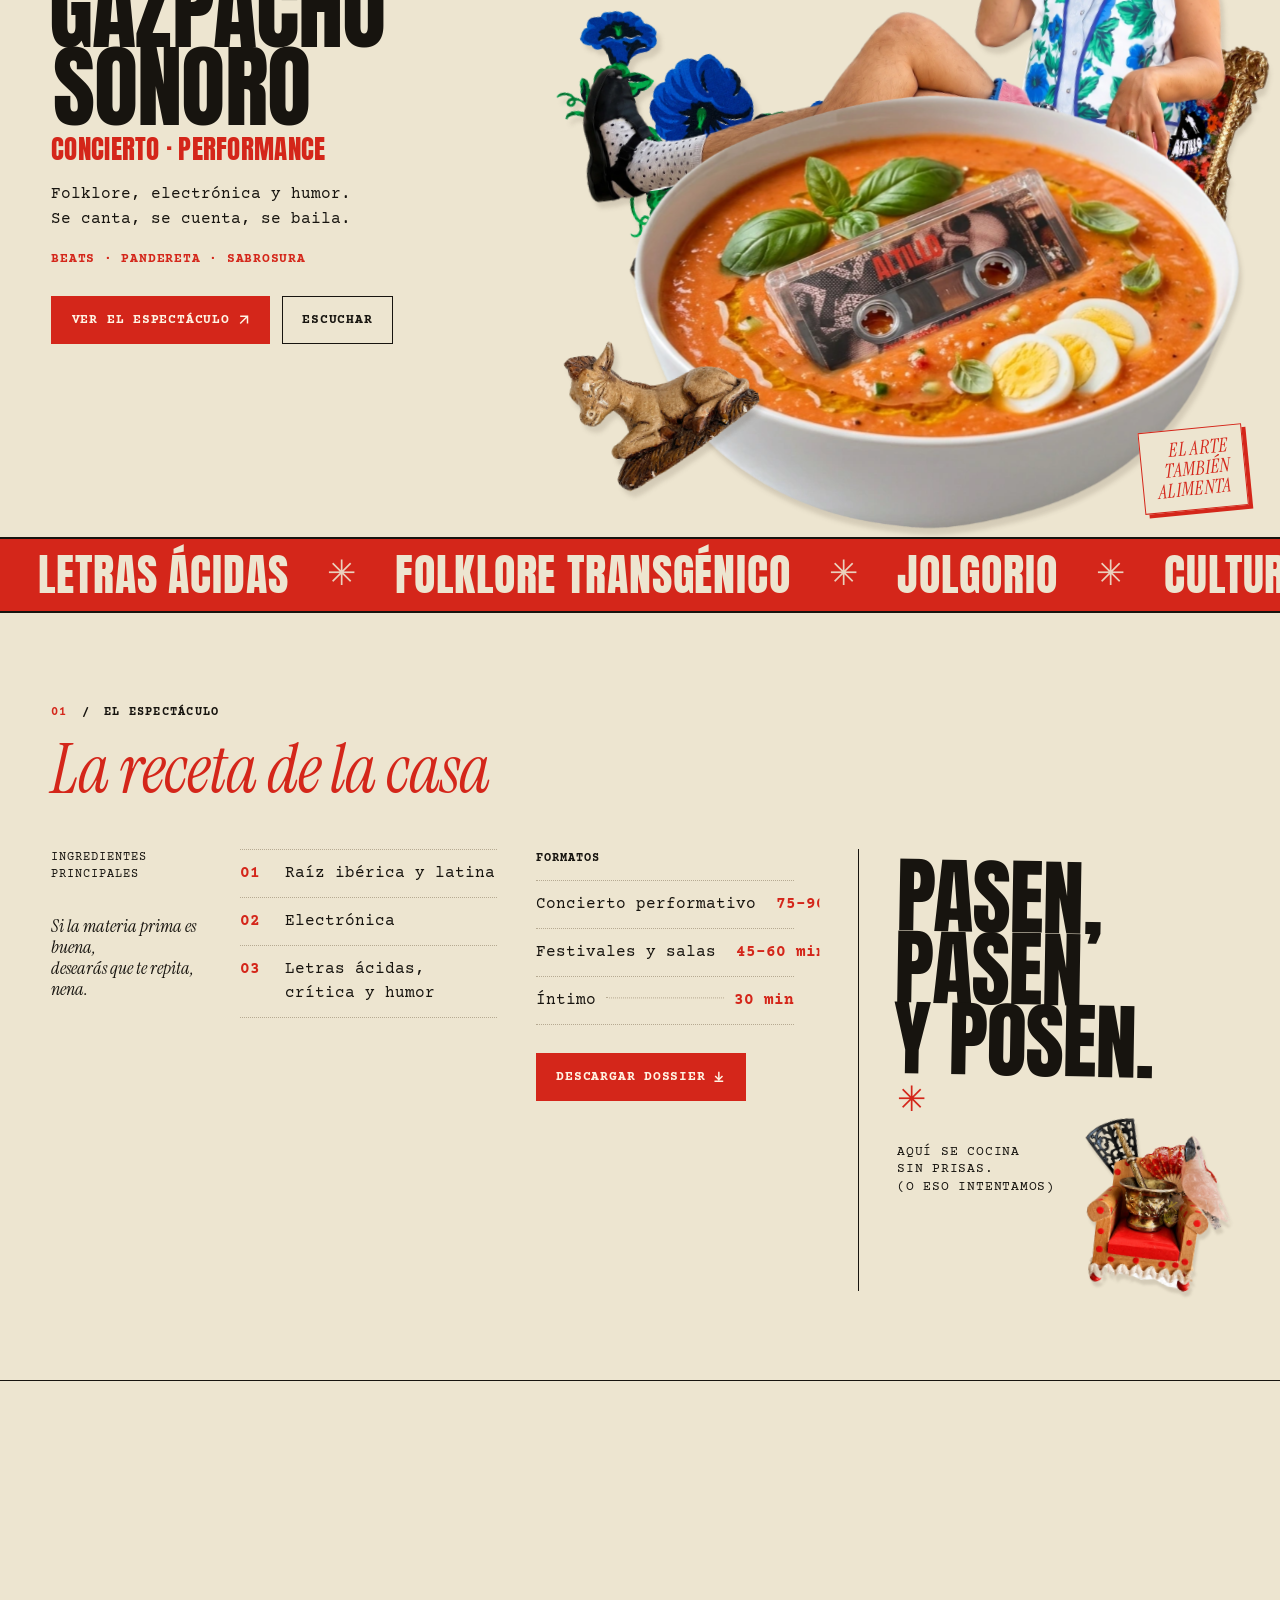
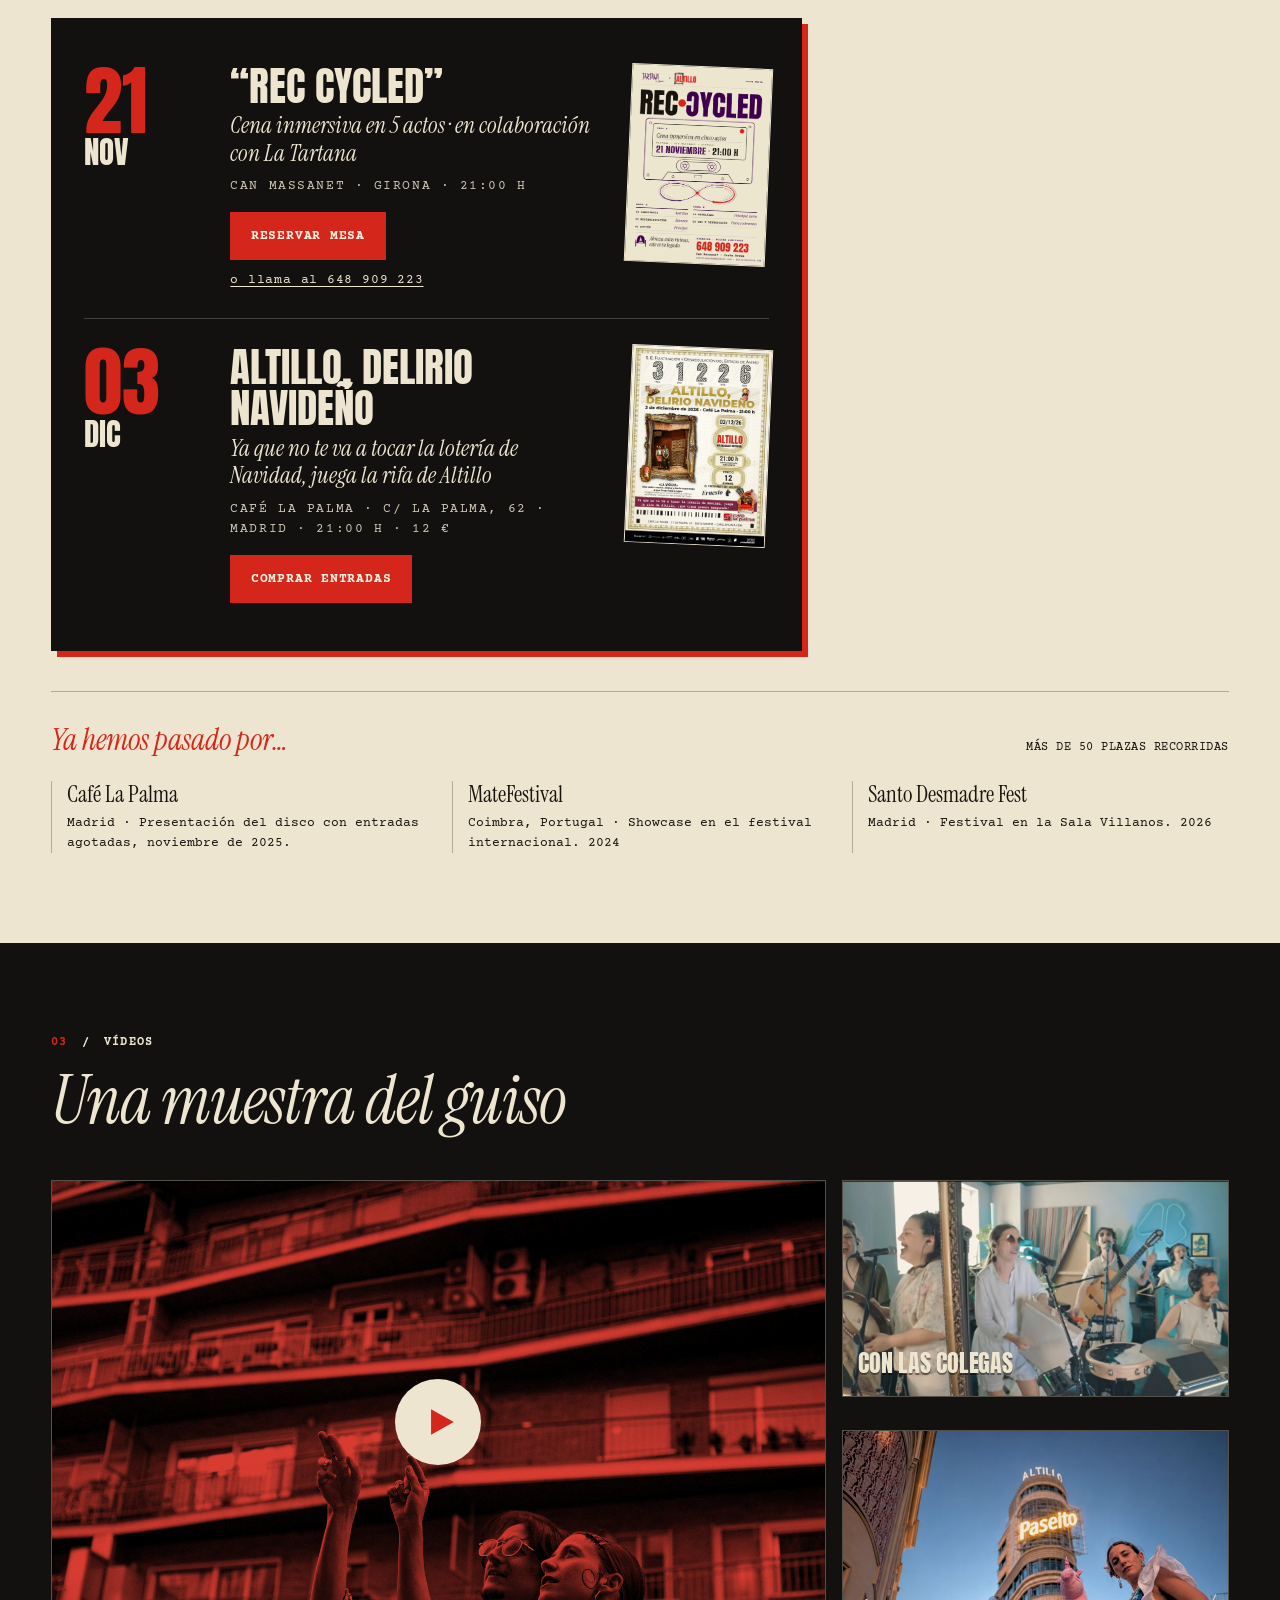
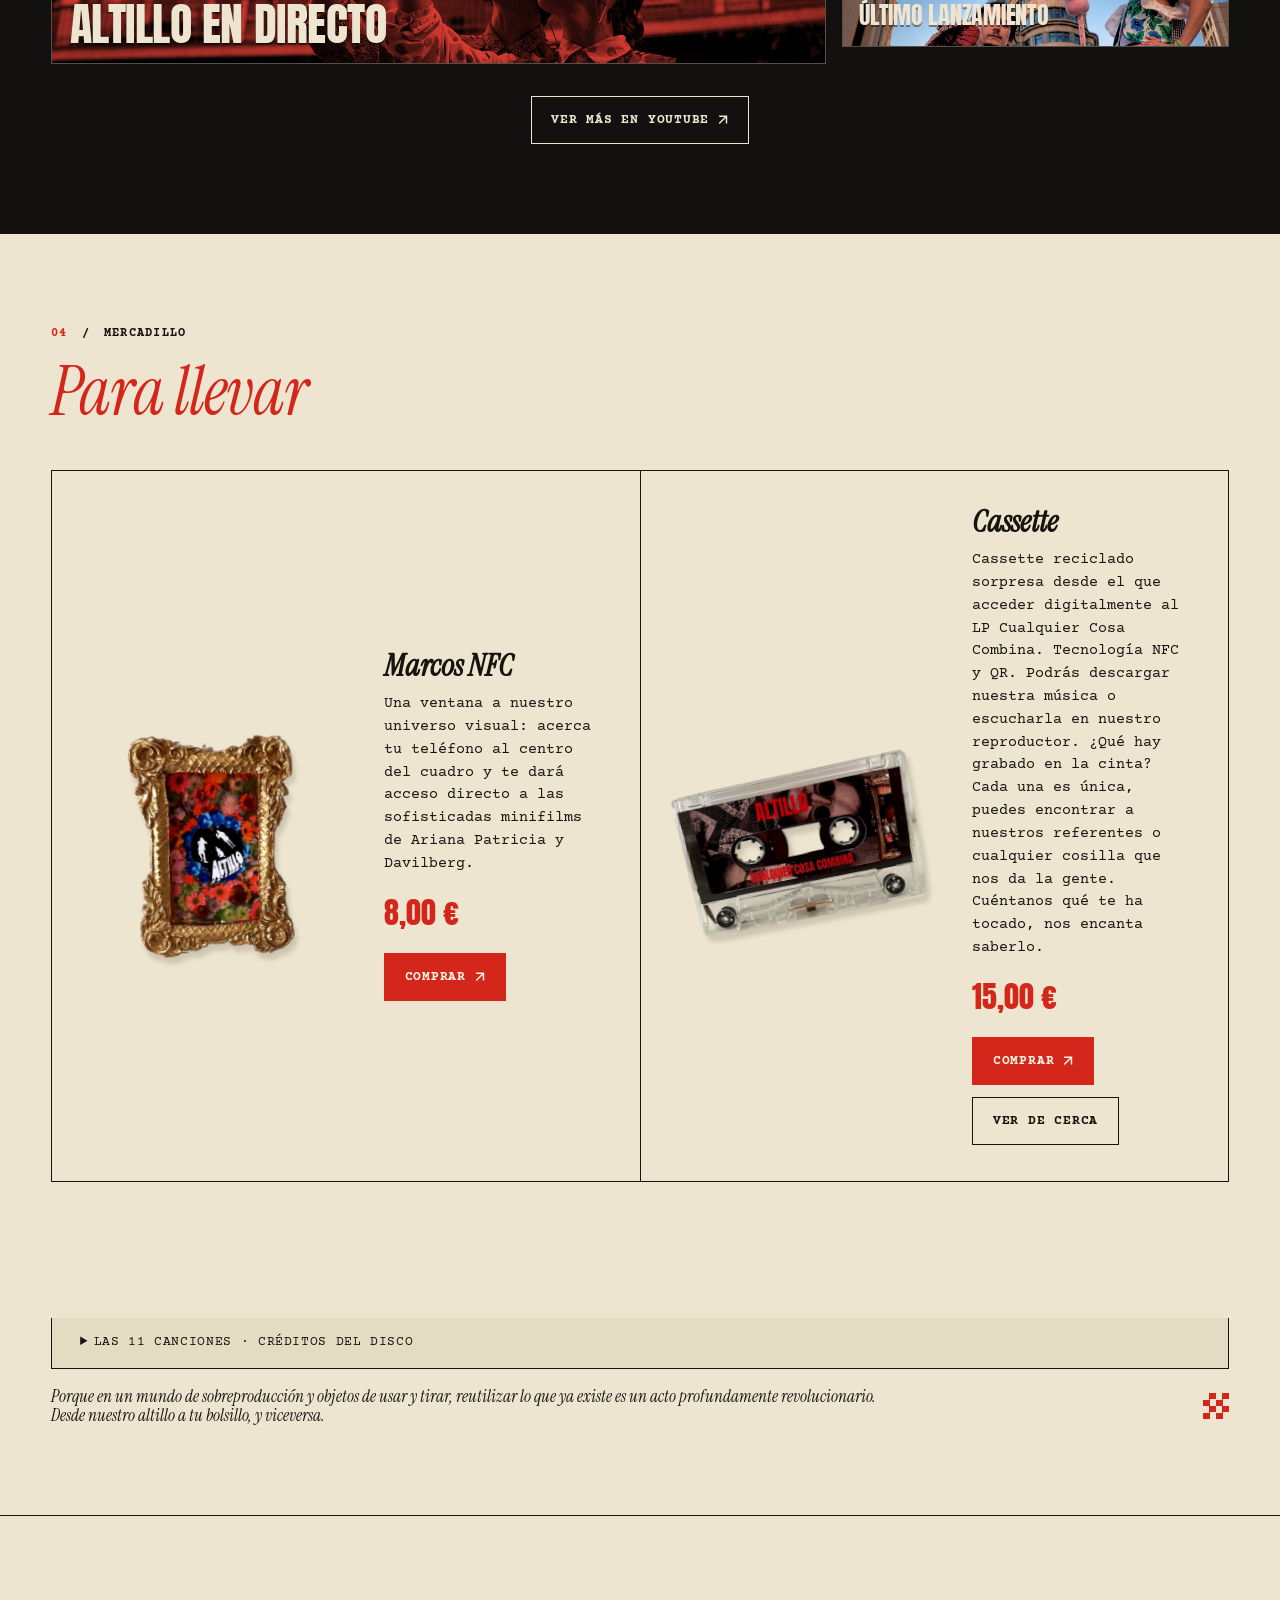
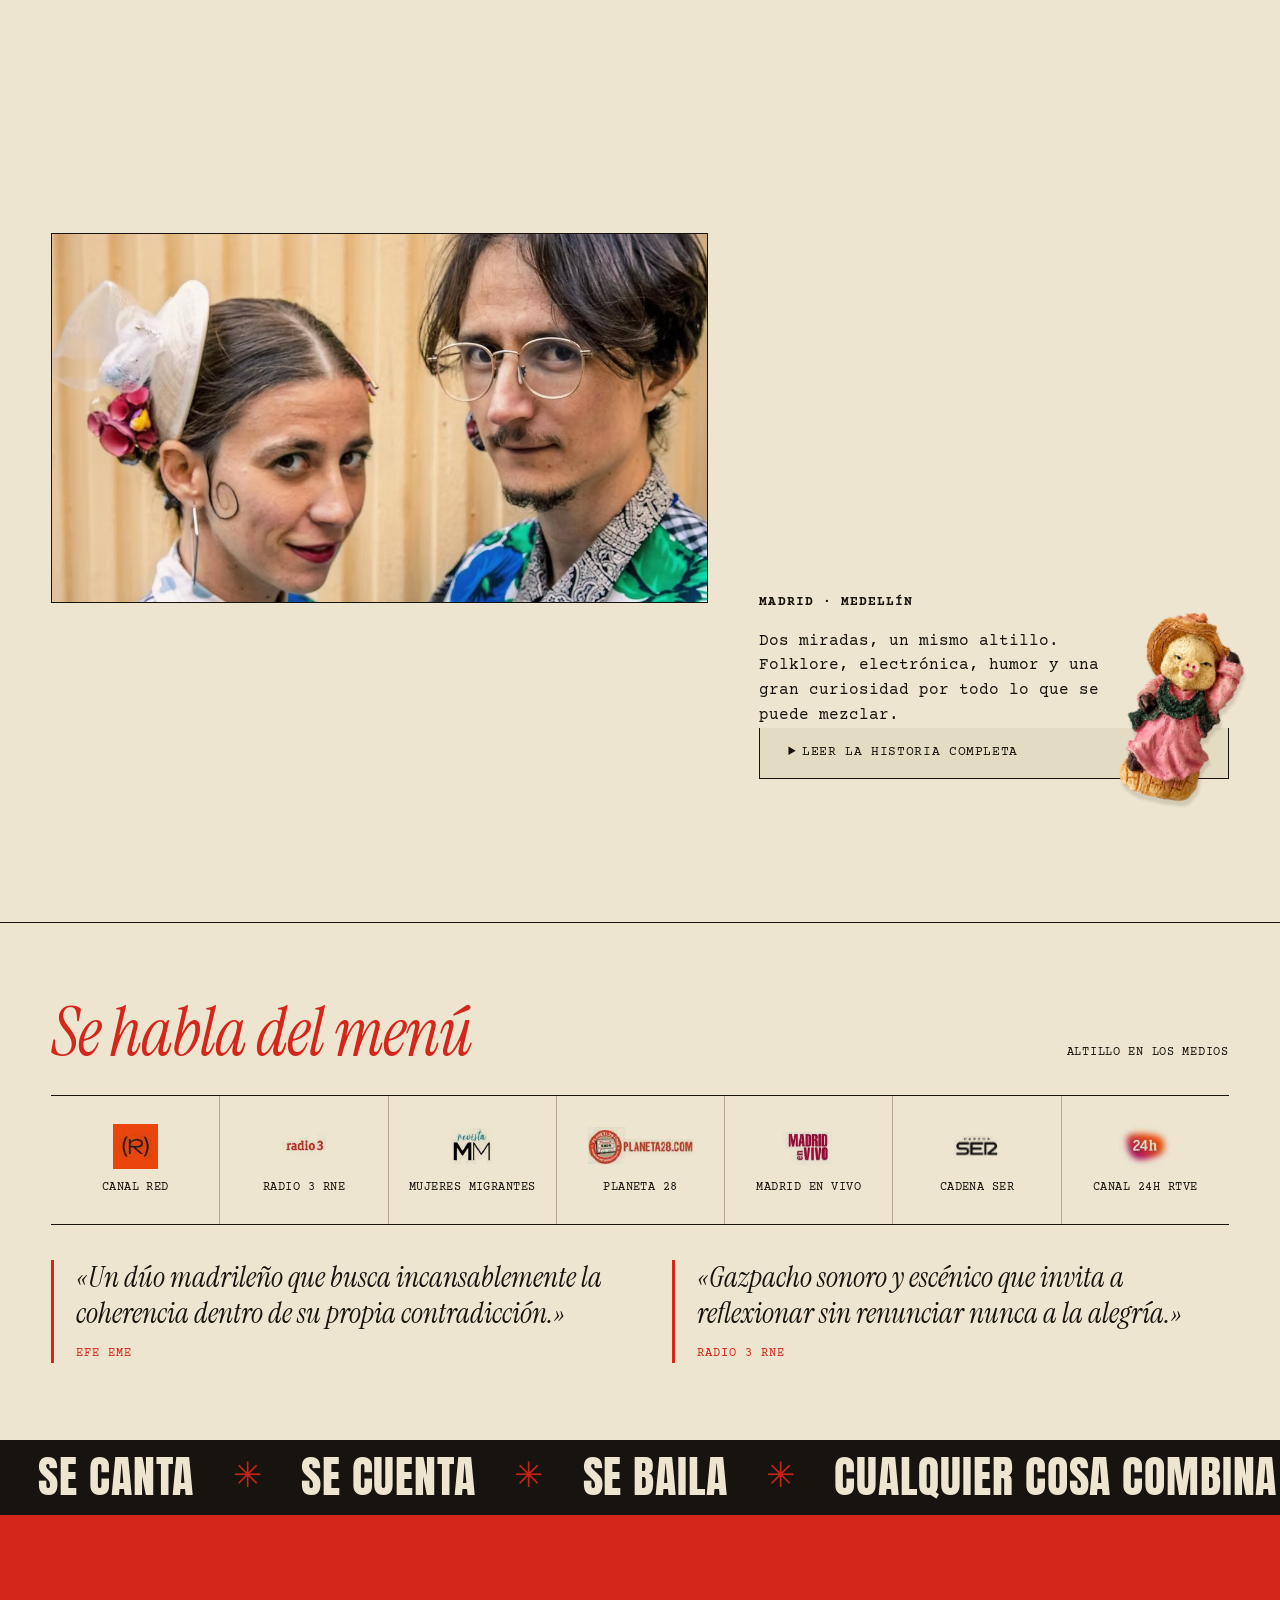
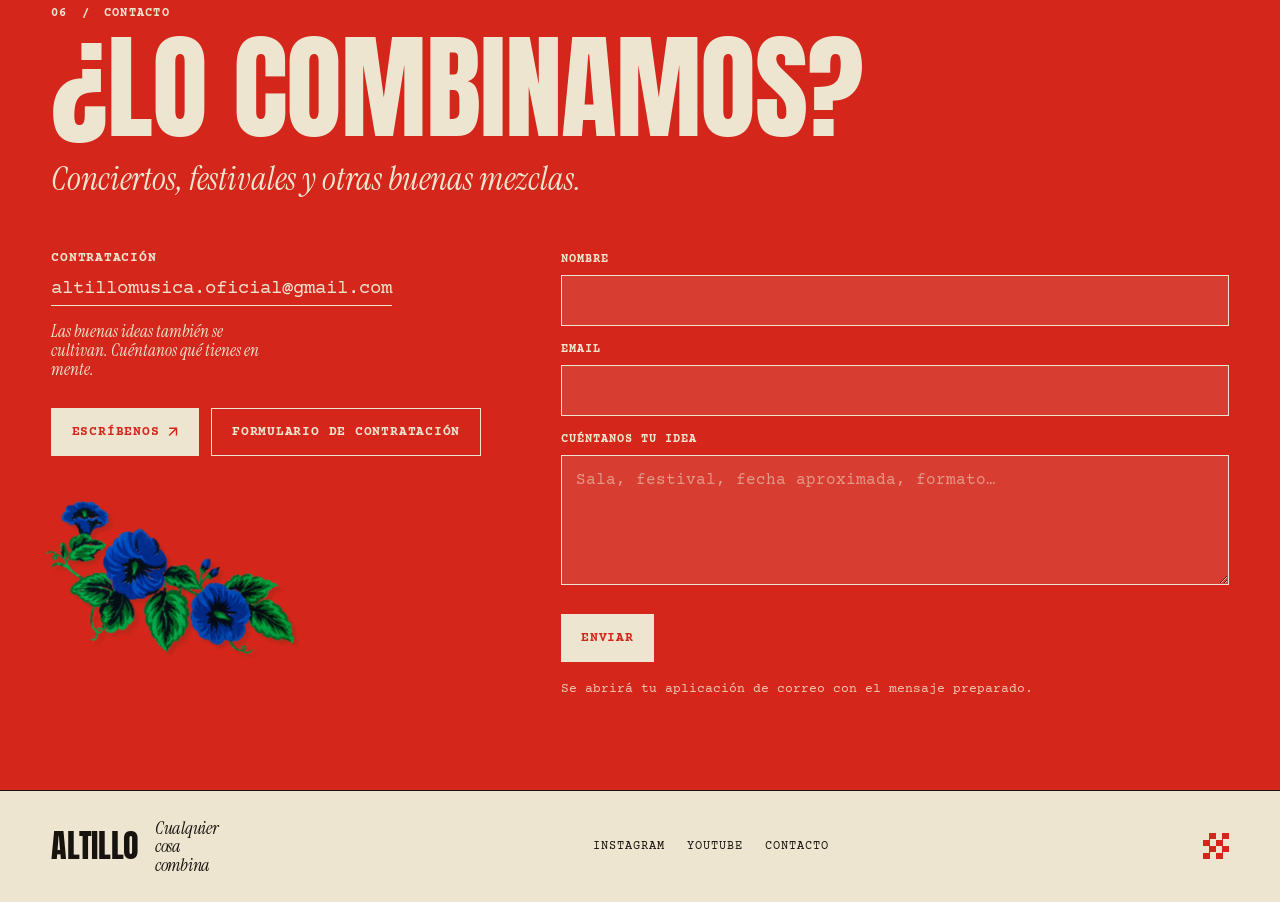
==== commit db5f6f19: "Eventos: cartel de REC CYCLED y teléfono de reservas Co-Authored-By: Claude Opus 5.5 <noreply@anthro" ====
--- a/index.html
+++ b/index.html
@@ -209,7 +209,9 @@
 .eventos .fecha-info h3{font-family:var(--display);font-weight:400;text-transform:uppercase;font-size:clamp(1.9rem,3.2vw,2.9rem);line-height:1;margin-bottom:.35rem;color:var(--crema)}
 .fecha-sub{font-family:var(--serif);font-style:italic;font-size:clamp(1.2rem,1.8vw,1.6rem);line-height:1.2;margin-bottom:.55rem}
 .fecha-lugar{font-family:var(--mono);font-size:.8125rem;letter-spacing:.12em;text-transform:uppercase;opacity:.85}
-.fecha-acciones{margin-top:1rem}
+.fecha-acciones{margin-top:1rem;display:flex;flex-wrap:wrap;align-items:center;gap:.6rem 1.2rem}
+.fecha-tel{font-family:var(--mono);font-size:.8125rem;letter-spacing:.06em;text-decoration:underline;text-underline-offset:3px}
+.fecha-tel:hover{color:var(--tomate)}
 .fecha-acciones .btn:hover{background:var(--crema);border-color:var(--crema);color:var(--tinta)}
 .fecha-cartel{display:block;width:clamp(96px,11vw,150px);border:1.5px solid var(--crema);transform:rotate(2.5deg);transition:transform .35s}
 .fecha-cartel:hover{transform:rotate(0) scale(1.04)}
@@ -654,8 +656,10 @@
             <p class="fecha-lugar">Can Massanet · Girona · 21:00 h</p>
             <div class="fecha-acciones">
               <a class="btn" href="https://latartanacanmassanet.com/21Noviembre26/" target="_blank" rel="noopener noreferrer">Reservar mesa</a>
+              <a class="fecha-tel" href="tel:+34648909223">o llama al 648 909 223</a>
             </div>
           </div>
+          <a class="fecha-cartel" href="assets/img/cartel-rec-cycled.webp" target="_blank" rel="noopener"><img src="assets/img/cartel-rec-cycled.webp" alt="Cartel de «REC CYCLED», Tartana × Altillo: cena inmersiva en cinco actos, 21 de noviembre, 21:00 h. Reservas: 648 909 223" width="800" height="1130" loading="lazy" decoding="async"></a>
         </li>
         <li class="fecha-fila">
           <p class="fecha-dia"><b>03</b><span>DIC</span></p>
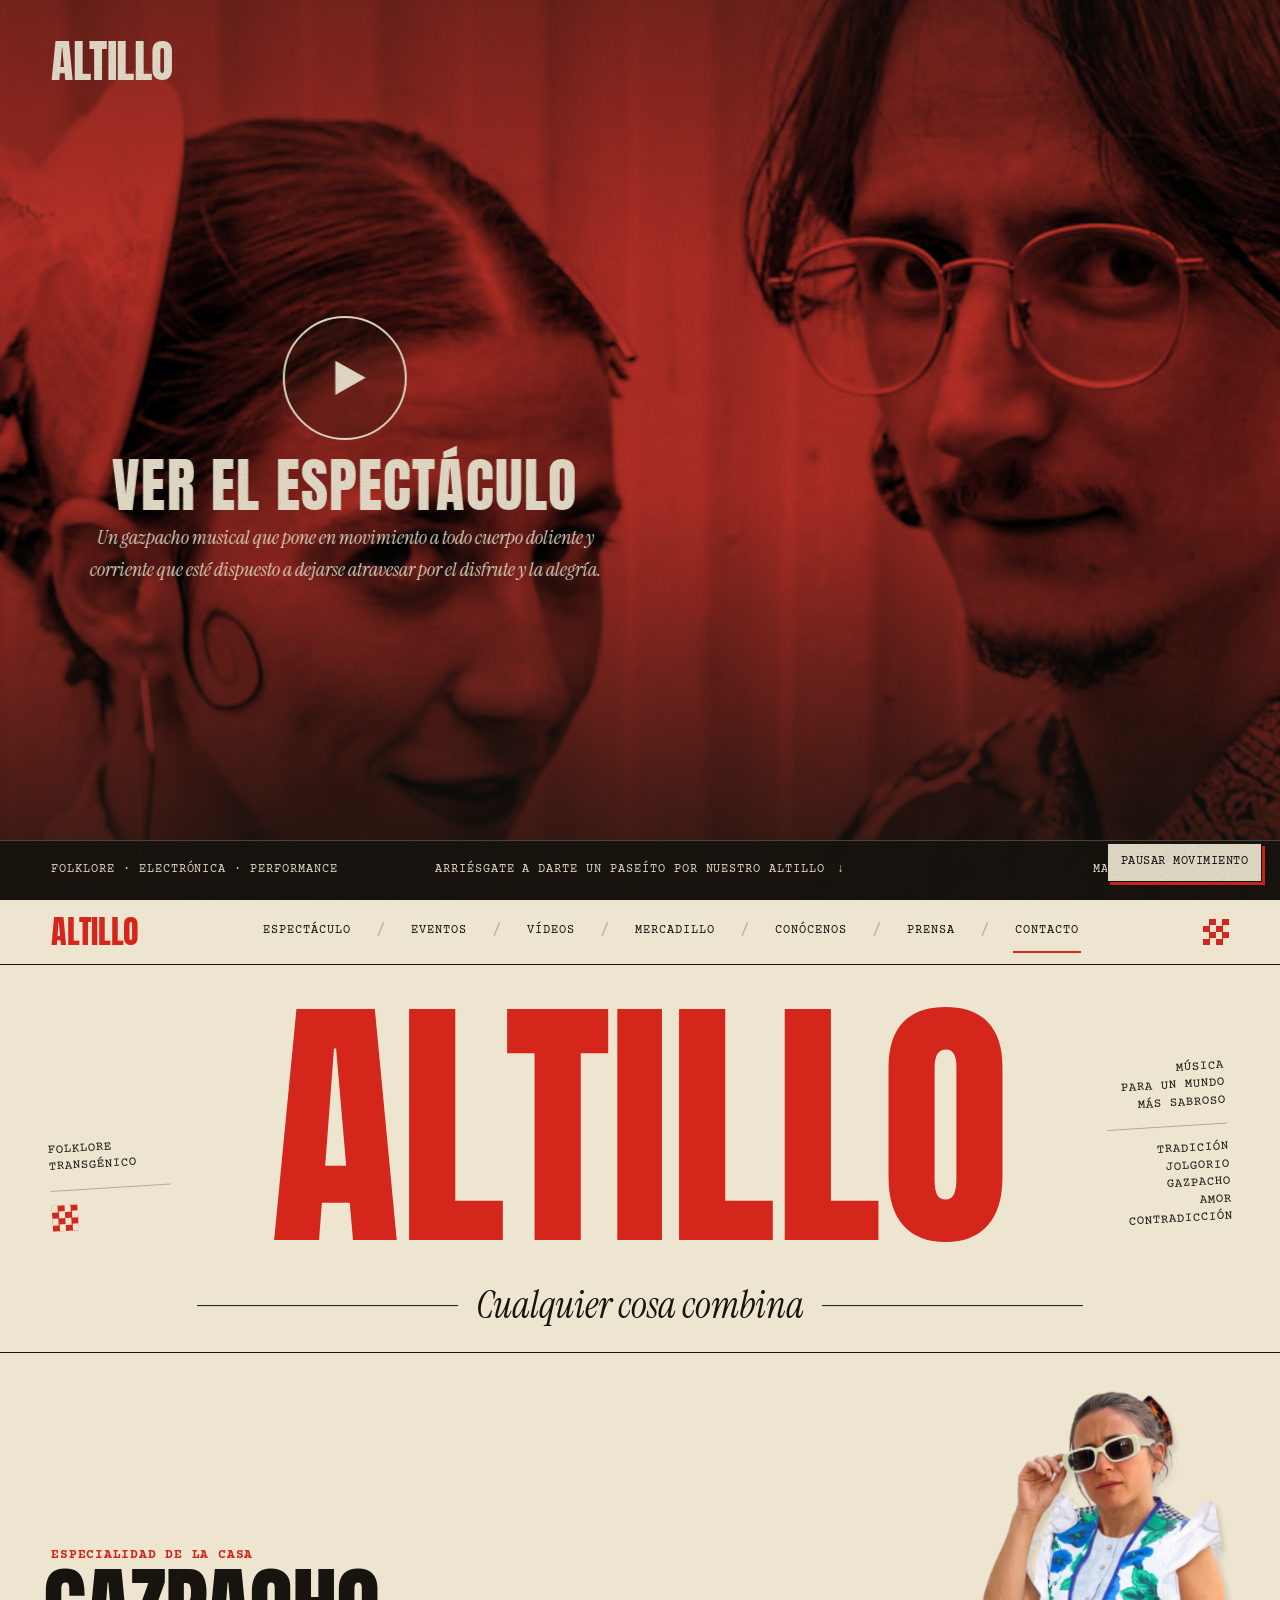
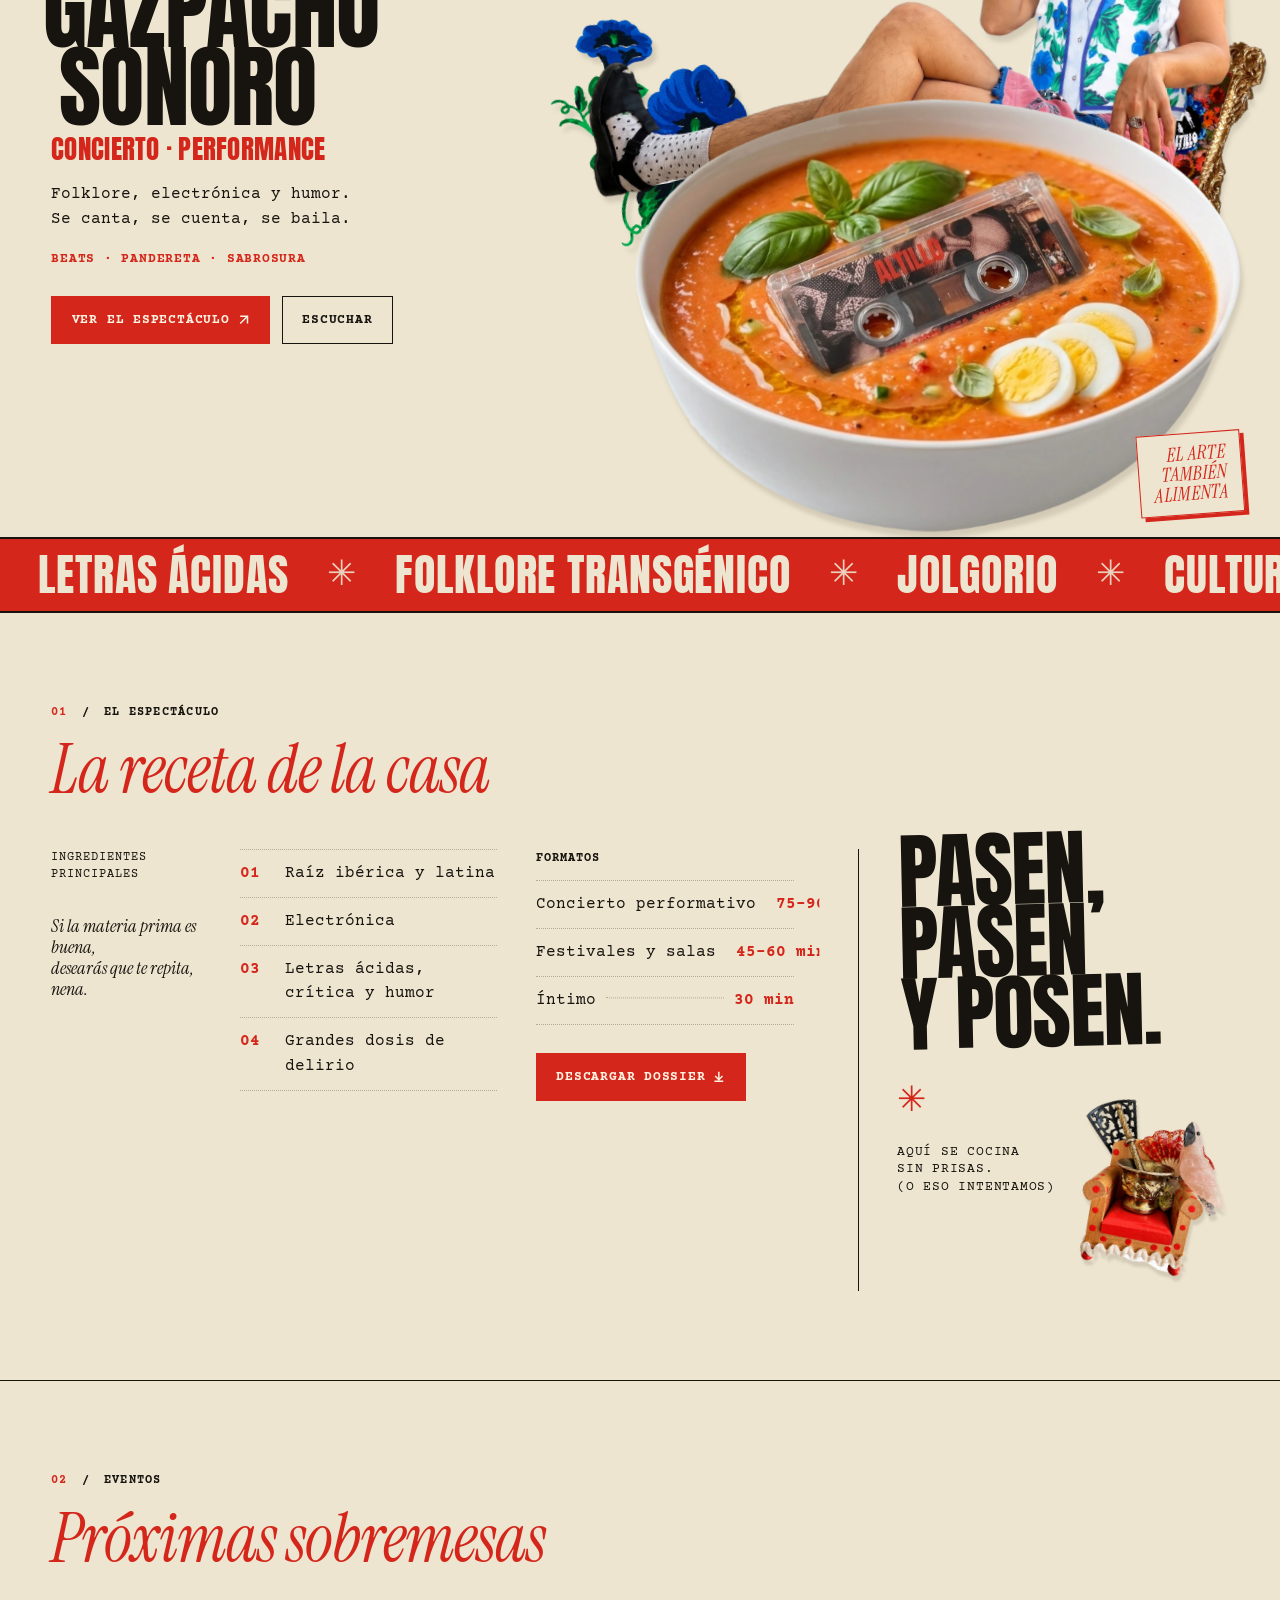
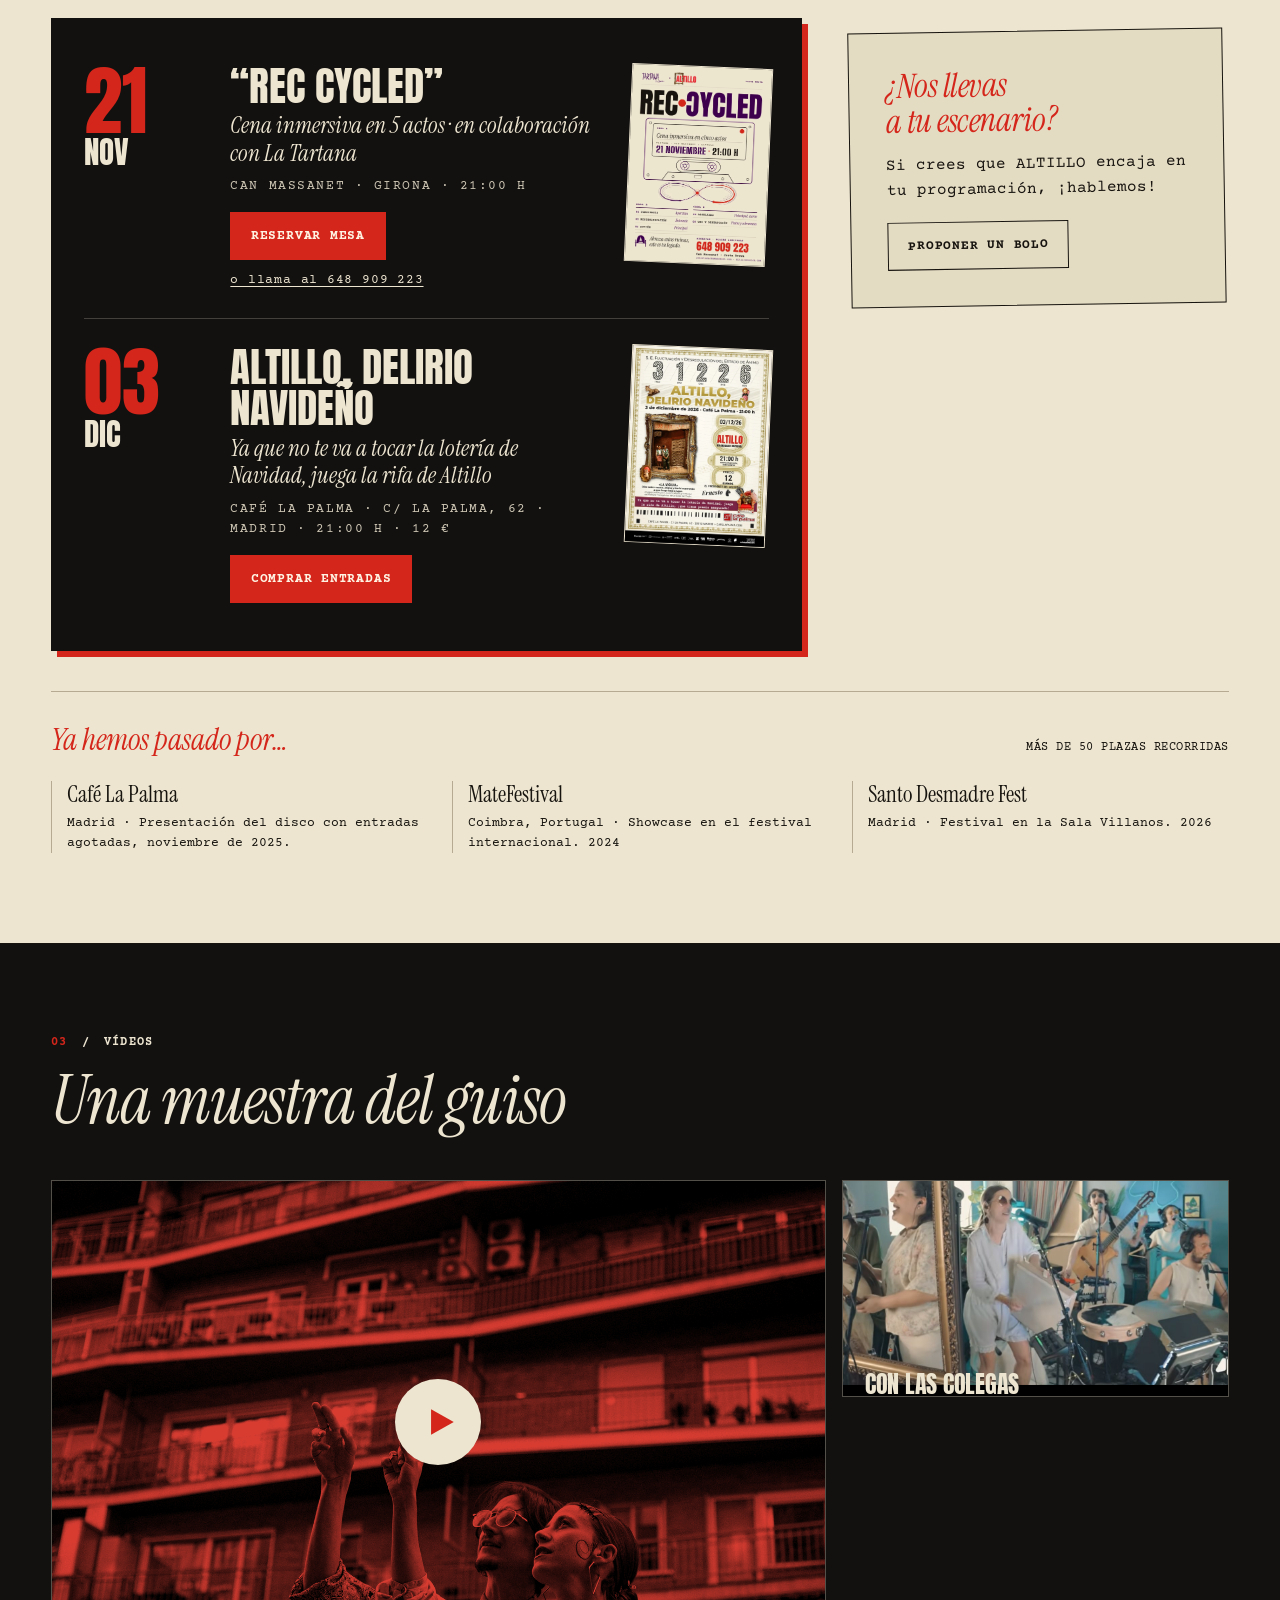
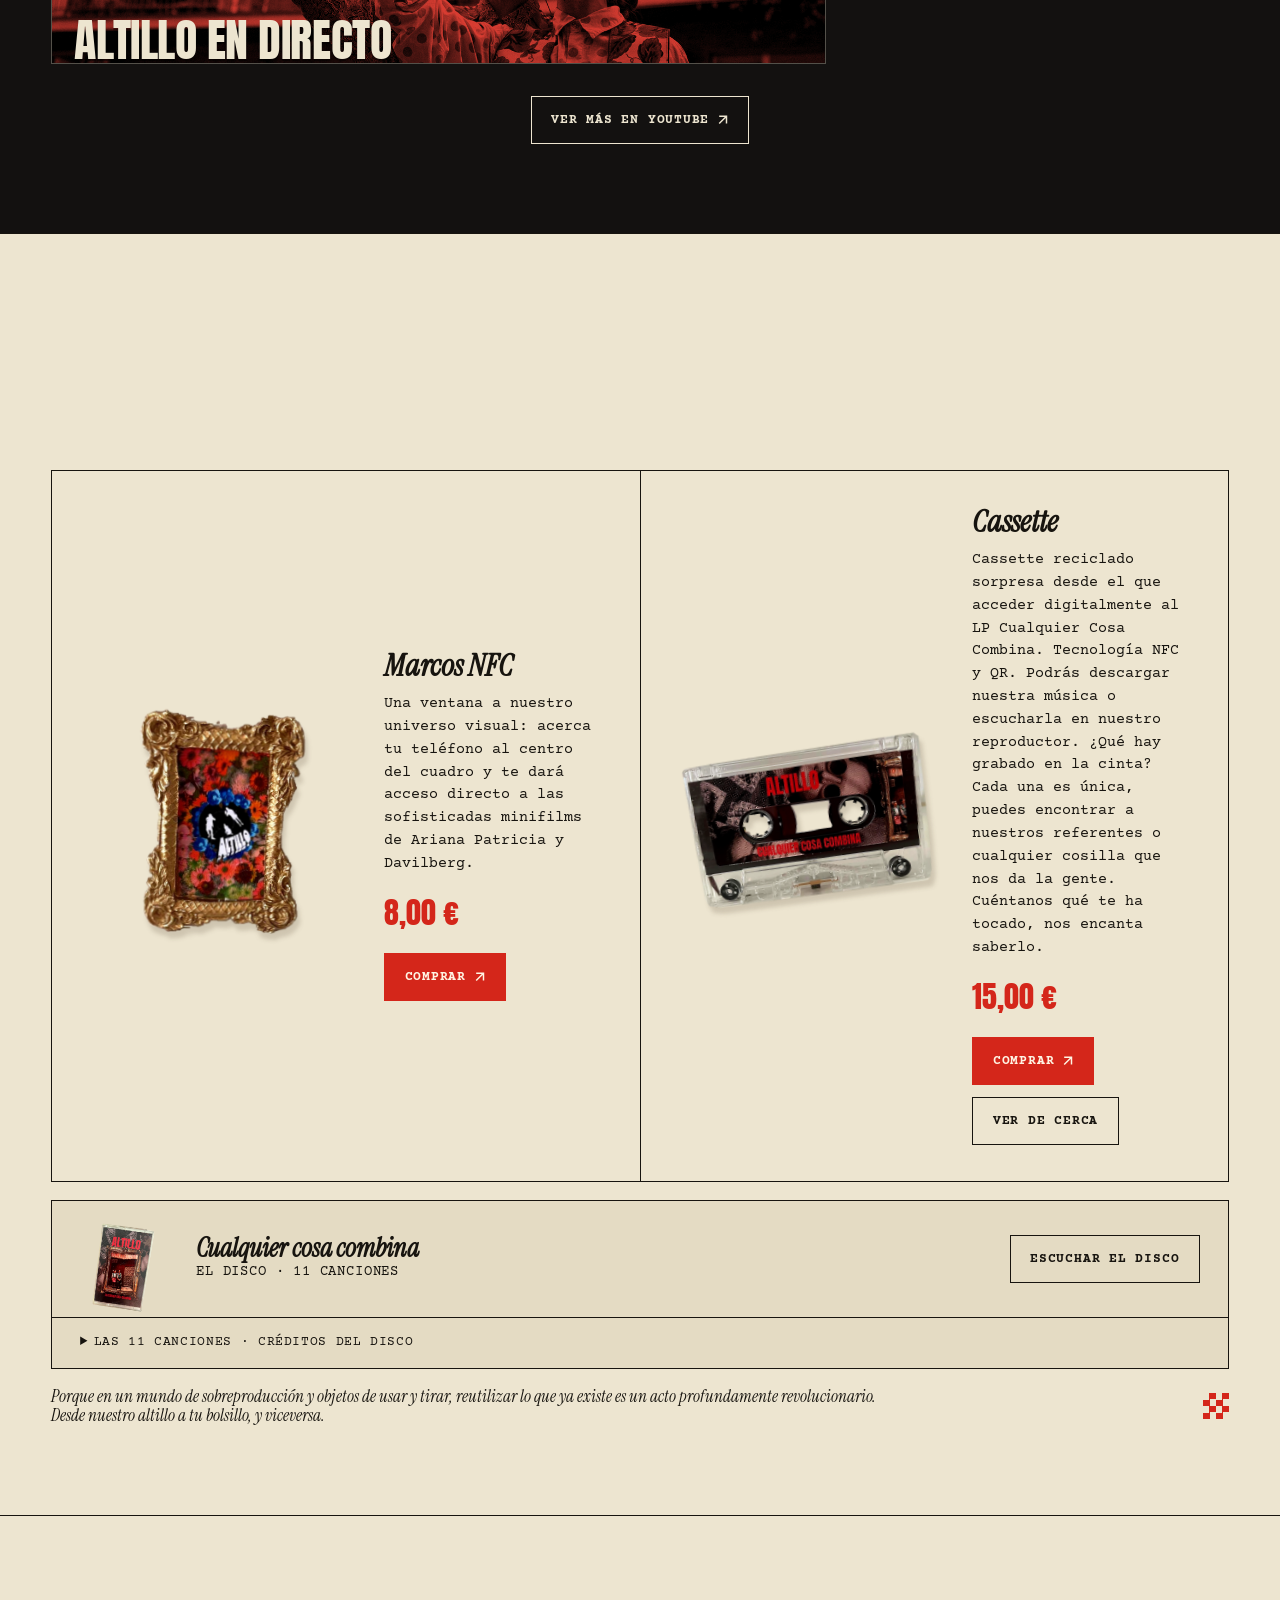
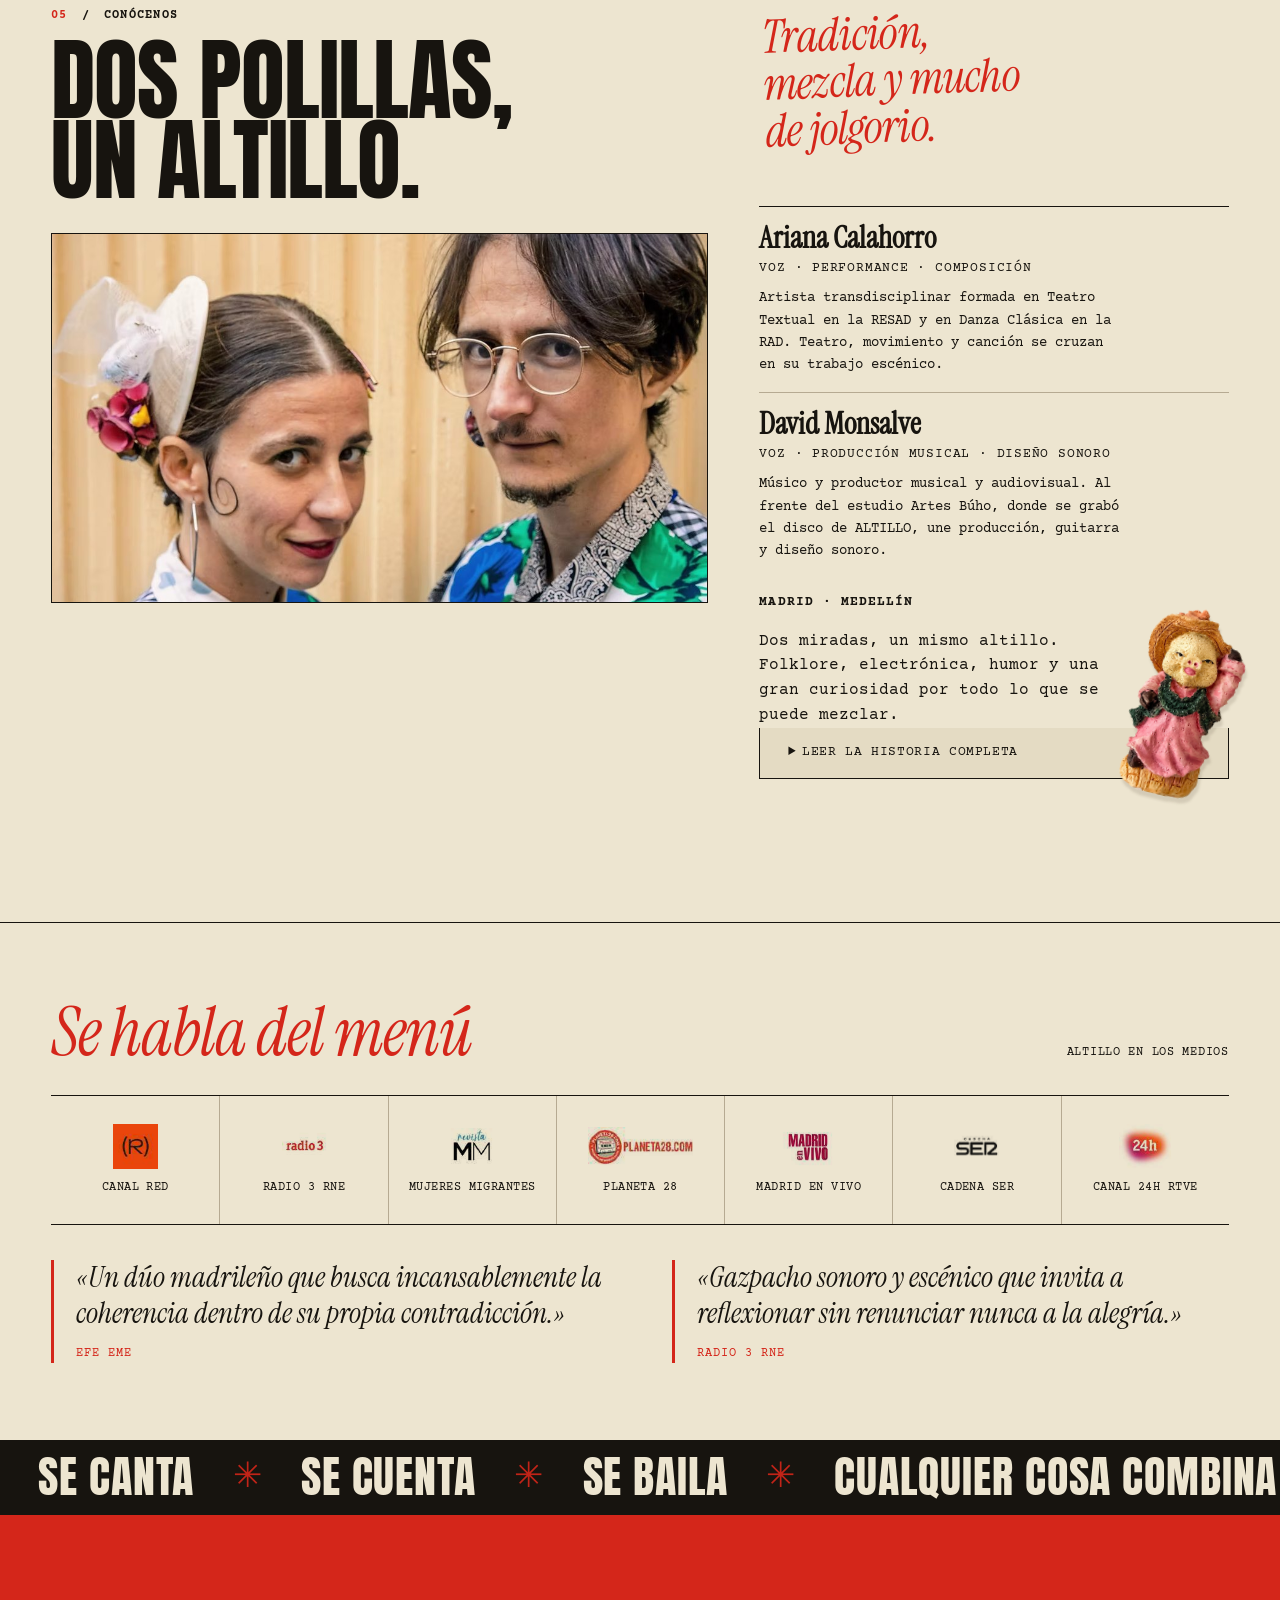
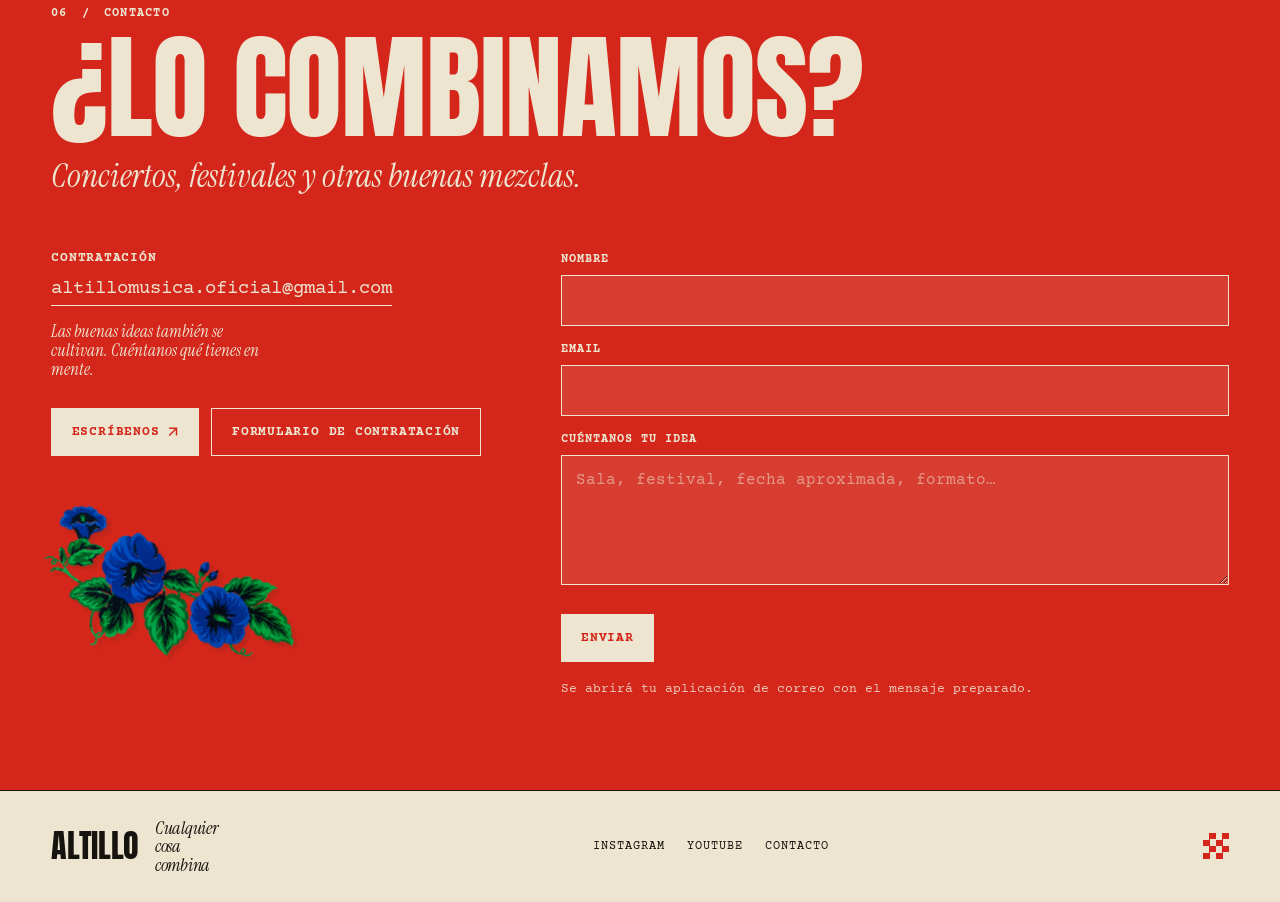
==== commit 703160ba: "Nueva miniatura Open Graph: ALTILLO WEB / Cualquier cosa combina Co-Authored-By: Claude Opus 5.5 <no" ====
--- a/index.html
+++ b/index.html
@@ -11,13 +11,14 @@
 <meta property="og:site_name" content="ALTILLO">
 <meta property="og:locale" content="es_ES">
 <meta property="og:url" content="https://altillomusica.com/">
-<meta property="og:image" content="https://altillomusica.com/assets/img/og-altillo.jpg">
-<meta property="og:image:secure_url" content="https://altillomusica.com/assets/img/og-altillo.jpg">
+<meta property="og:image" content="https://altillomusica.com/assets/img/og-altillo-web.jpg">
+<meta property="og:image:secure_url" content="https://altillomusica.com/assets/img/og-altillo-web.jpg">
 <meta property="og:image:type" content="image/jpeg">
 <meta property="og:image:width" content="1200">
 <meta property="og:image:height" content="630">
-<meta property="og:image:alt" content="Cassette de ALTILLO «Cualquier cosa combina» metido en un cuenco de gazpacho">
+<meta property="og:image:alt" content="ALTILLO WEB · Cualquier cosa combina">
 <meta name="twitter:card" content="summary_large_image">
+<meta name="twitter:image" content="https://altillomusica.com/assets/img/og-altillo-web.jpg">
 <link rel="canonical" href="https://altillomusica.com/">
 <meta name="theme-color" content="#d4261a">
 <link rel="icon" href="data:image/svg+xml,%3Csvg xmlns='http://www.w3.org/2000/svg' viewBox='0 0 32 32'%3E%3Crect width='32' height='32' fill='%23ede5d0'/%3E%3Crect x='4' y='4' width='12' height='12' fill='%23d4261a'/%3E%3Crect x='16' y='16' width='12' height='12' fill='%23d4261a'/%3E%3C/svg%3E">
